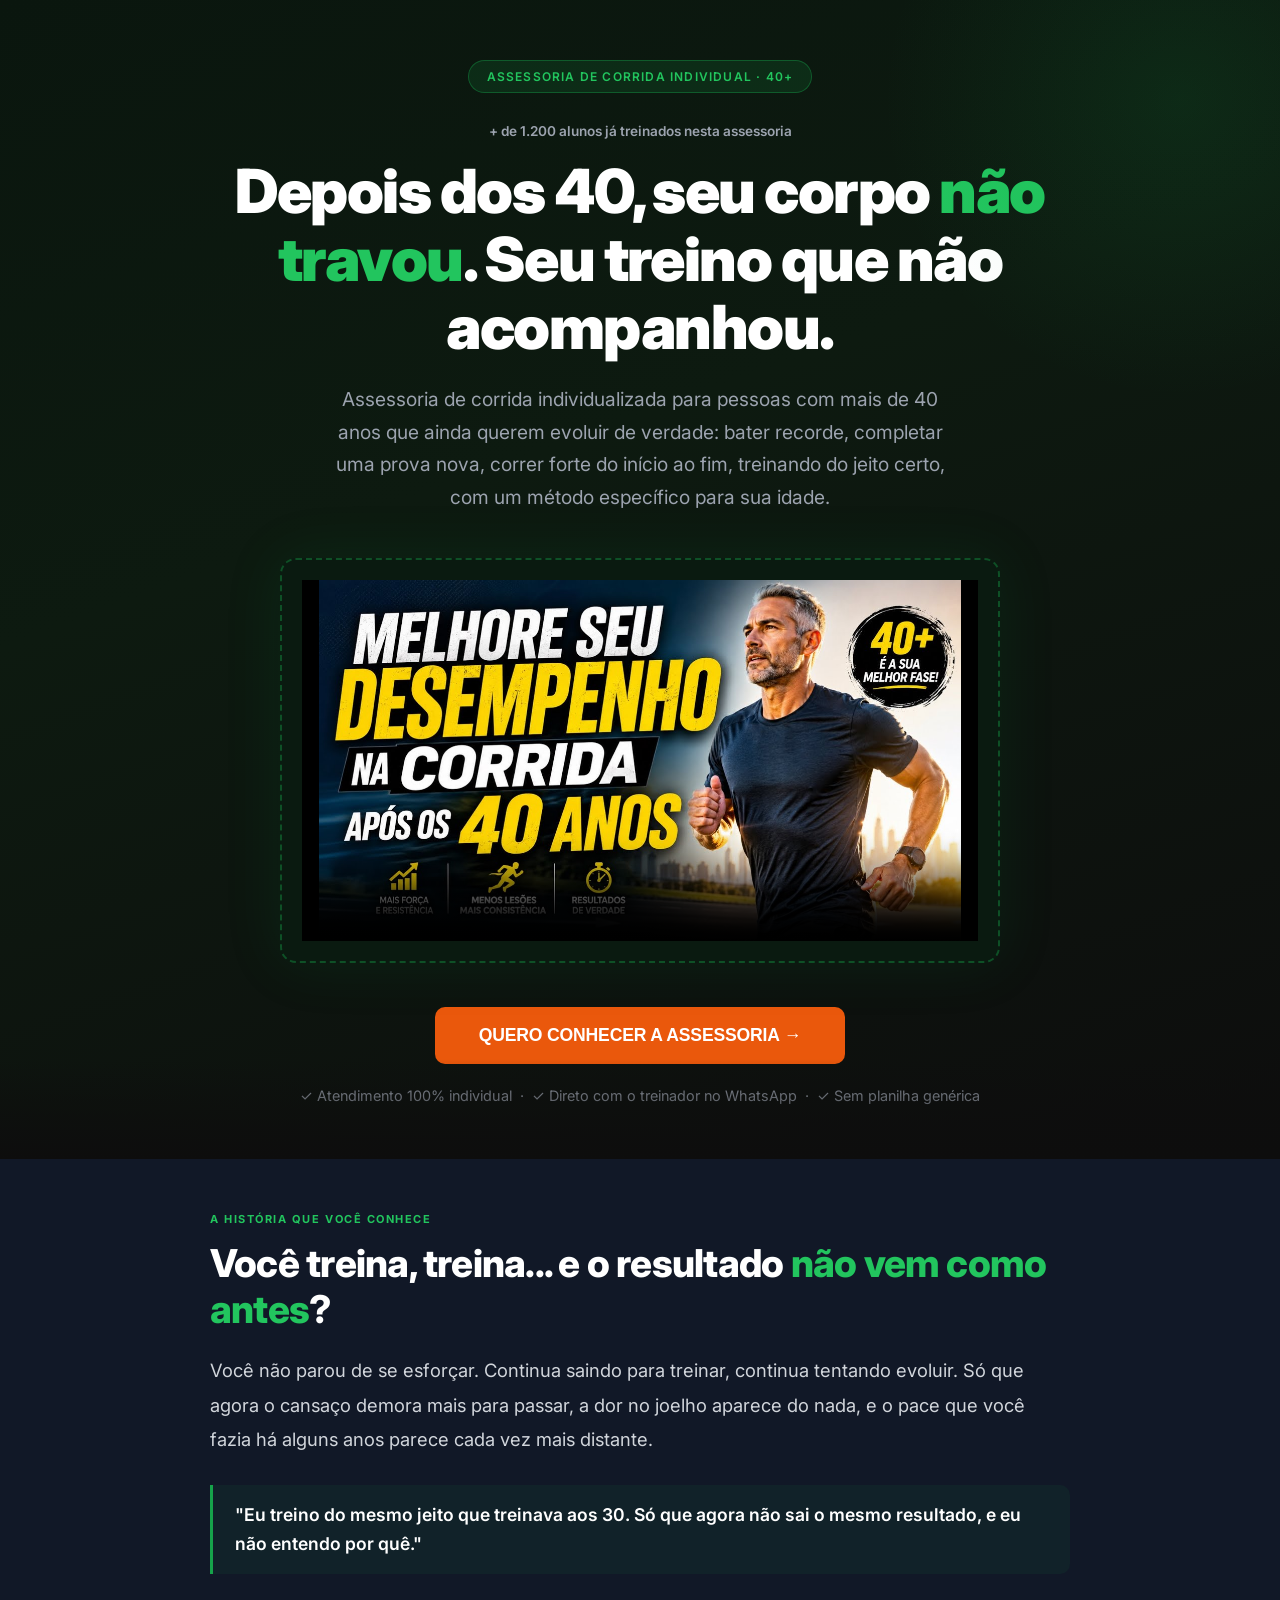
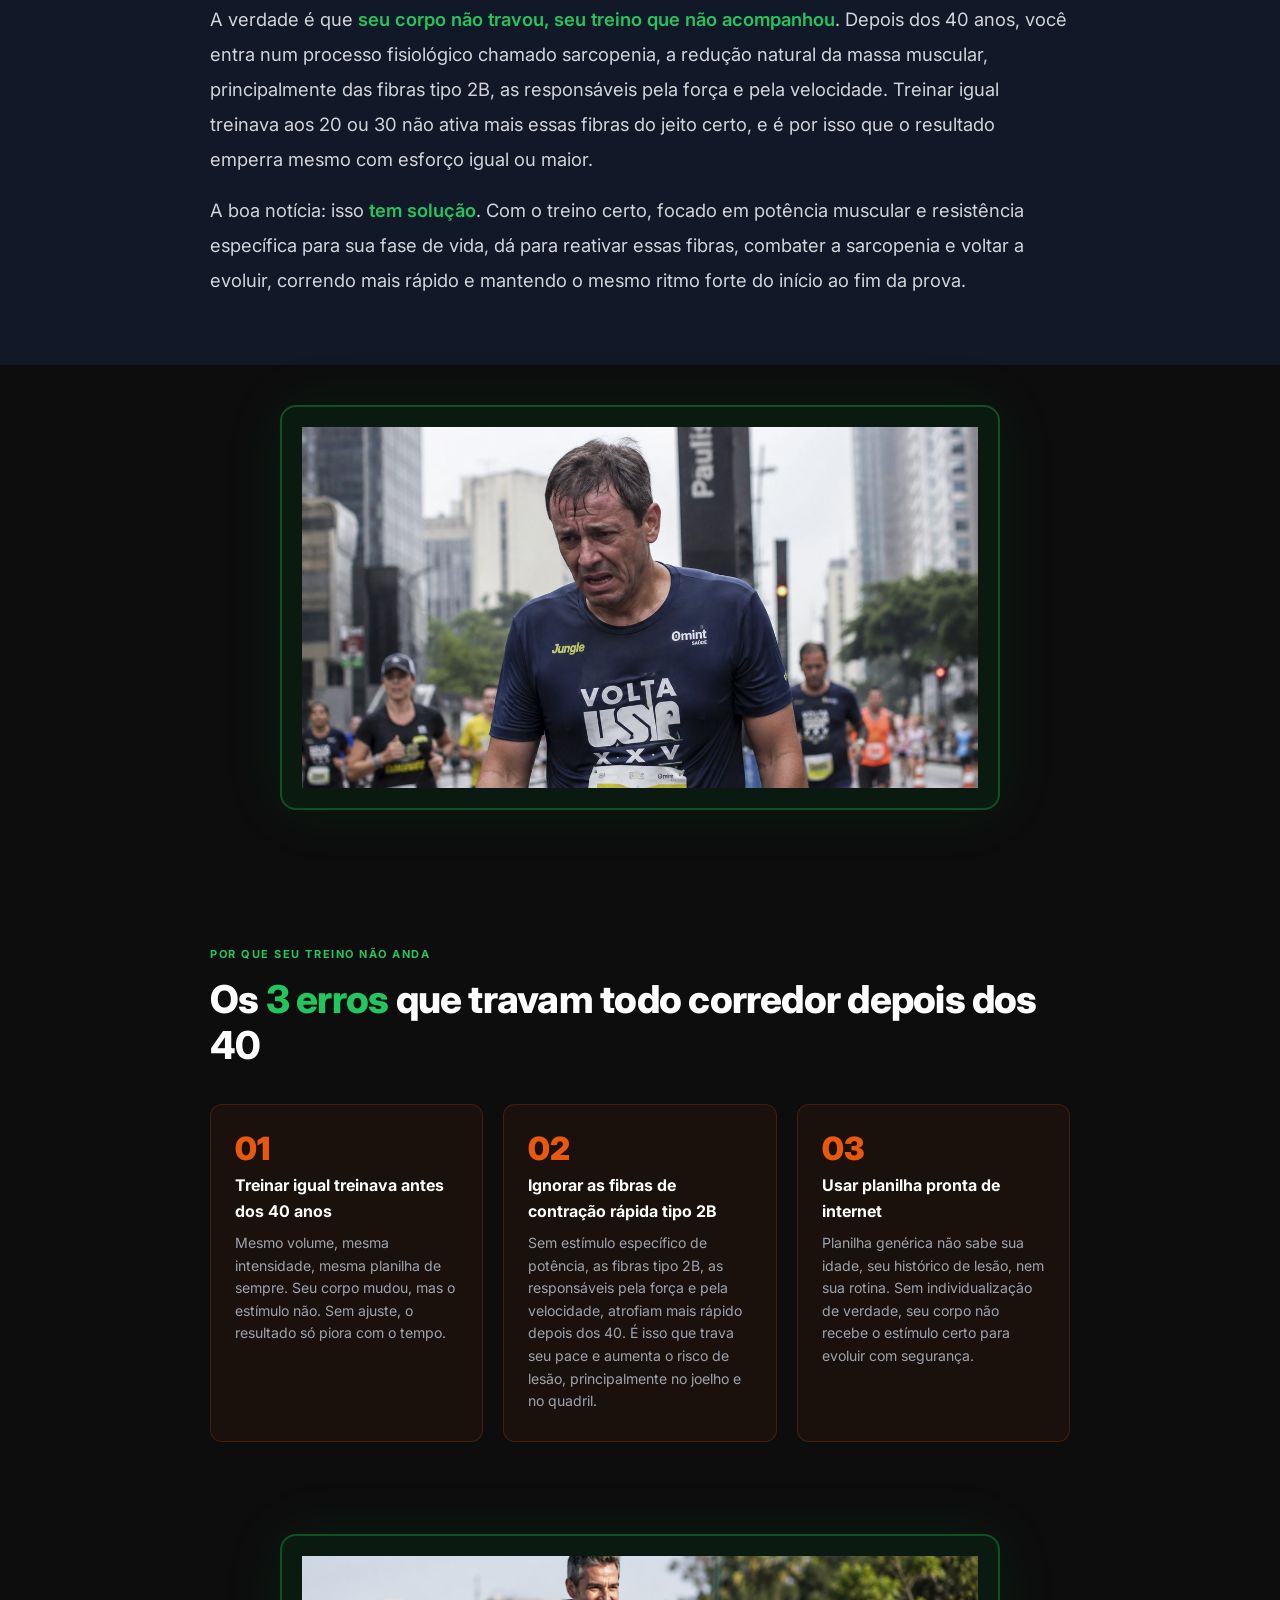
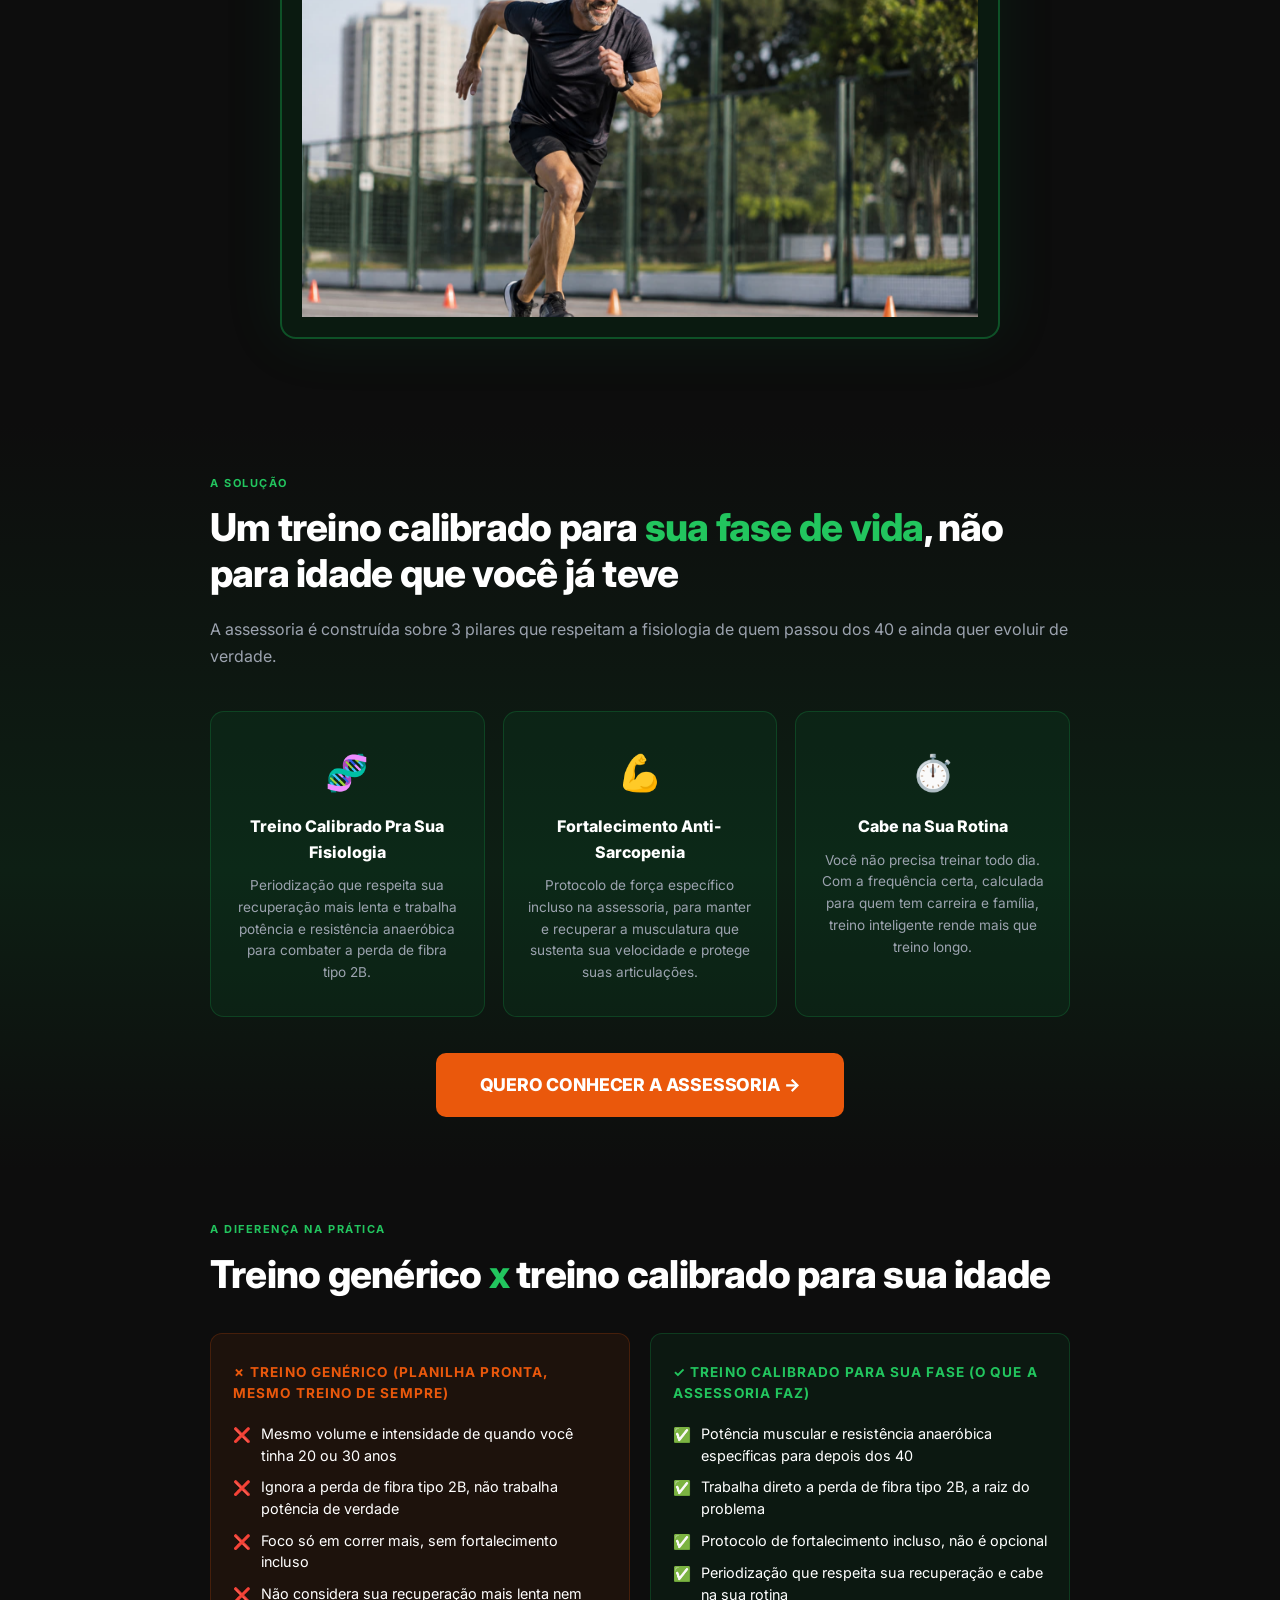
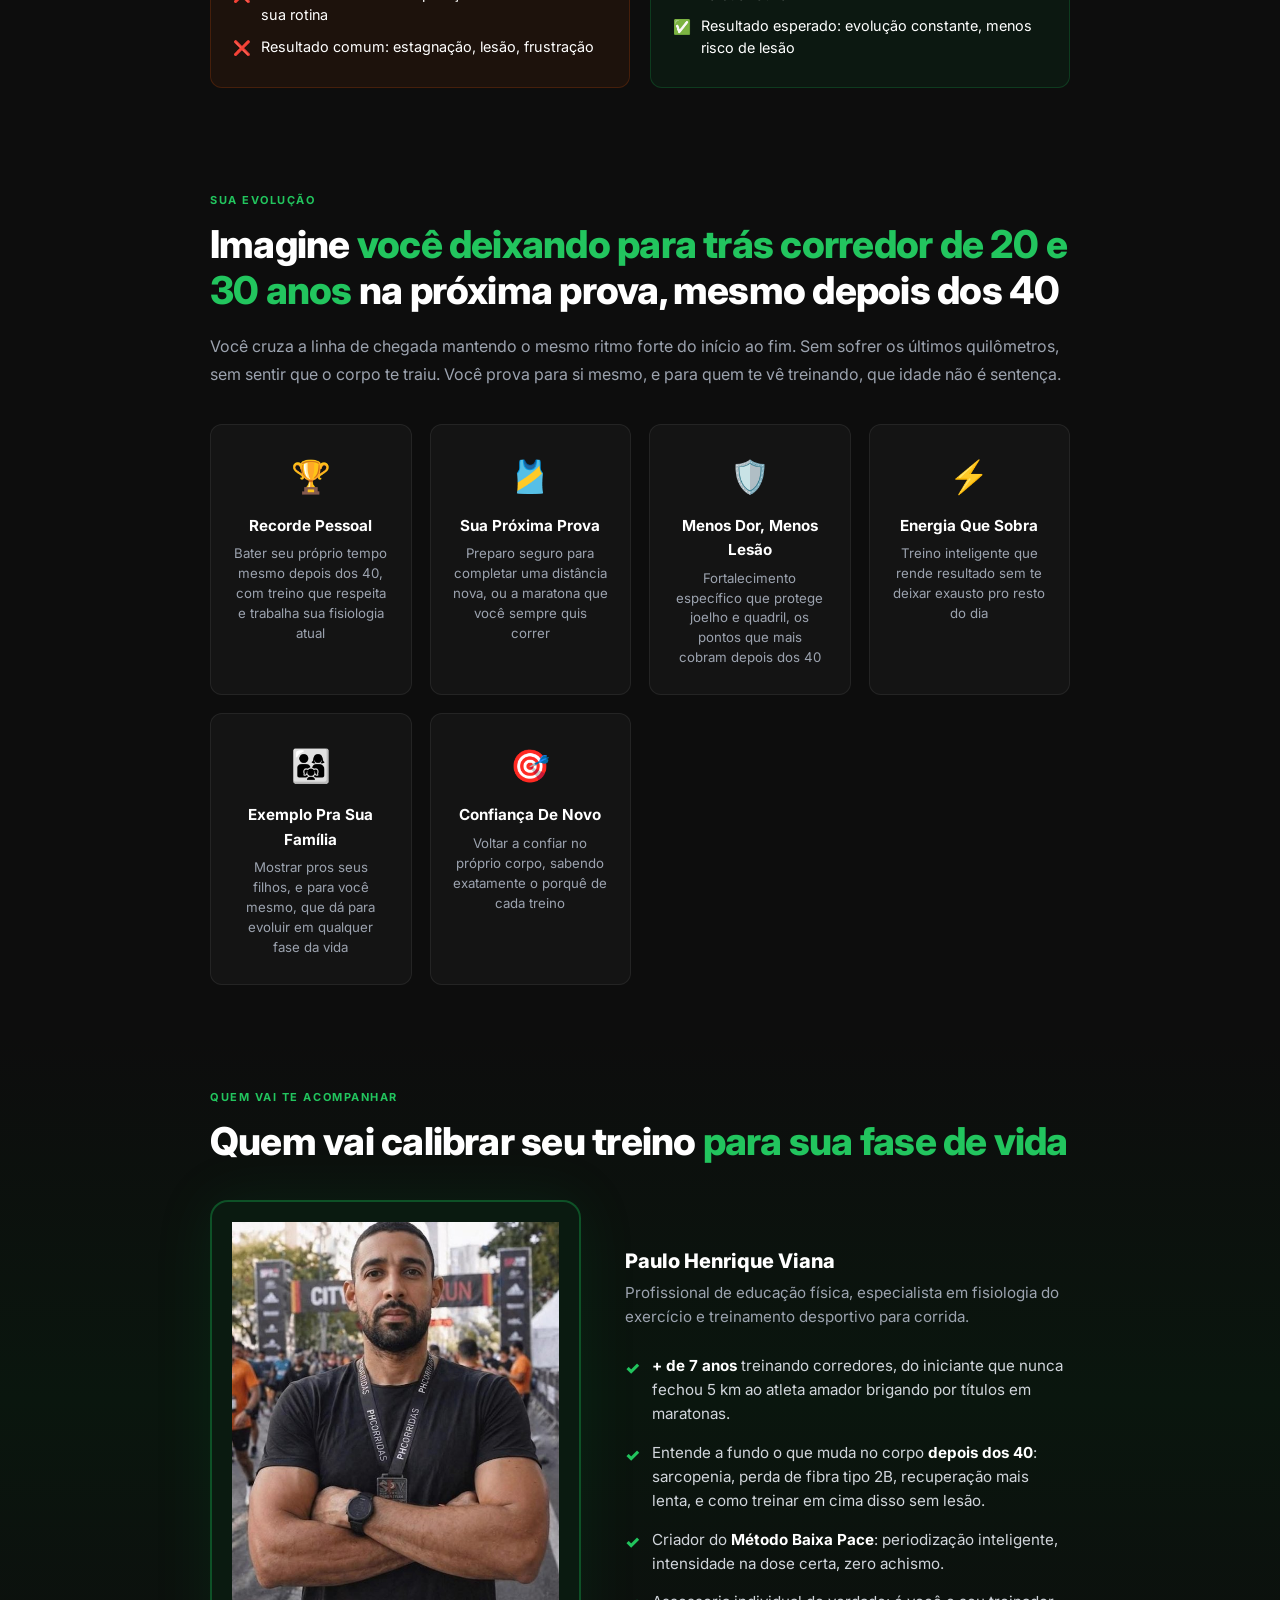
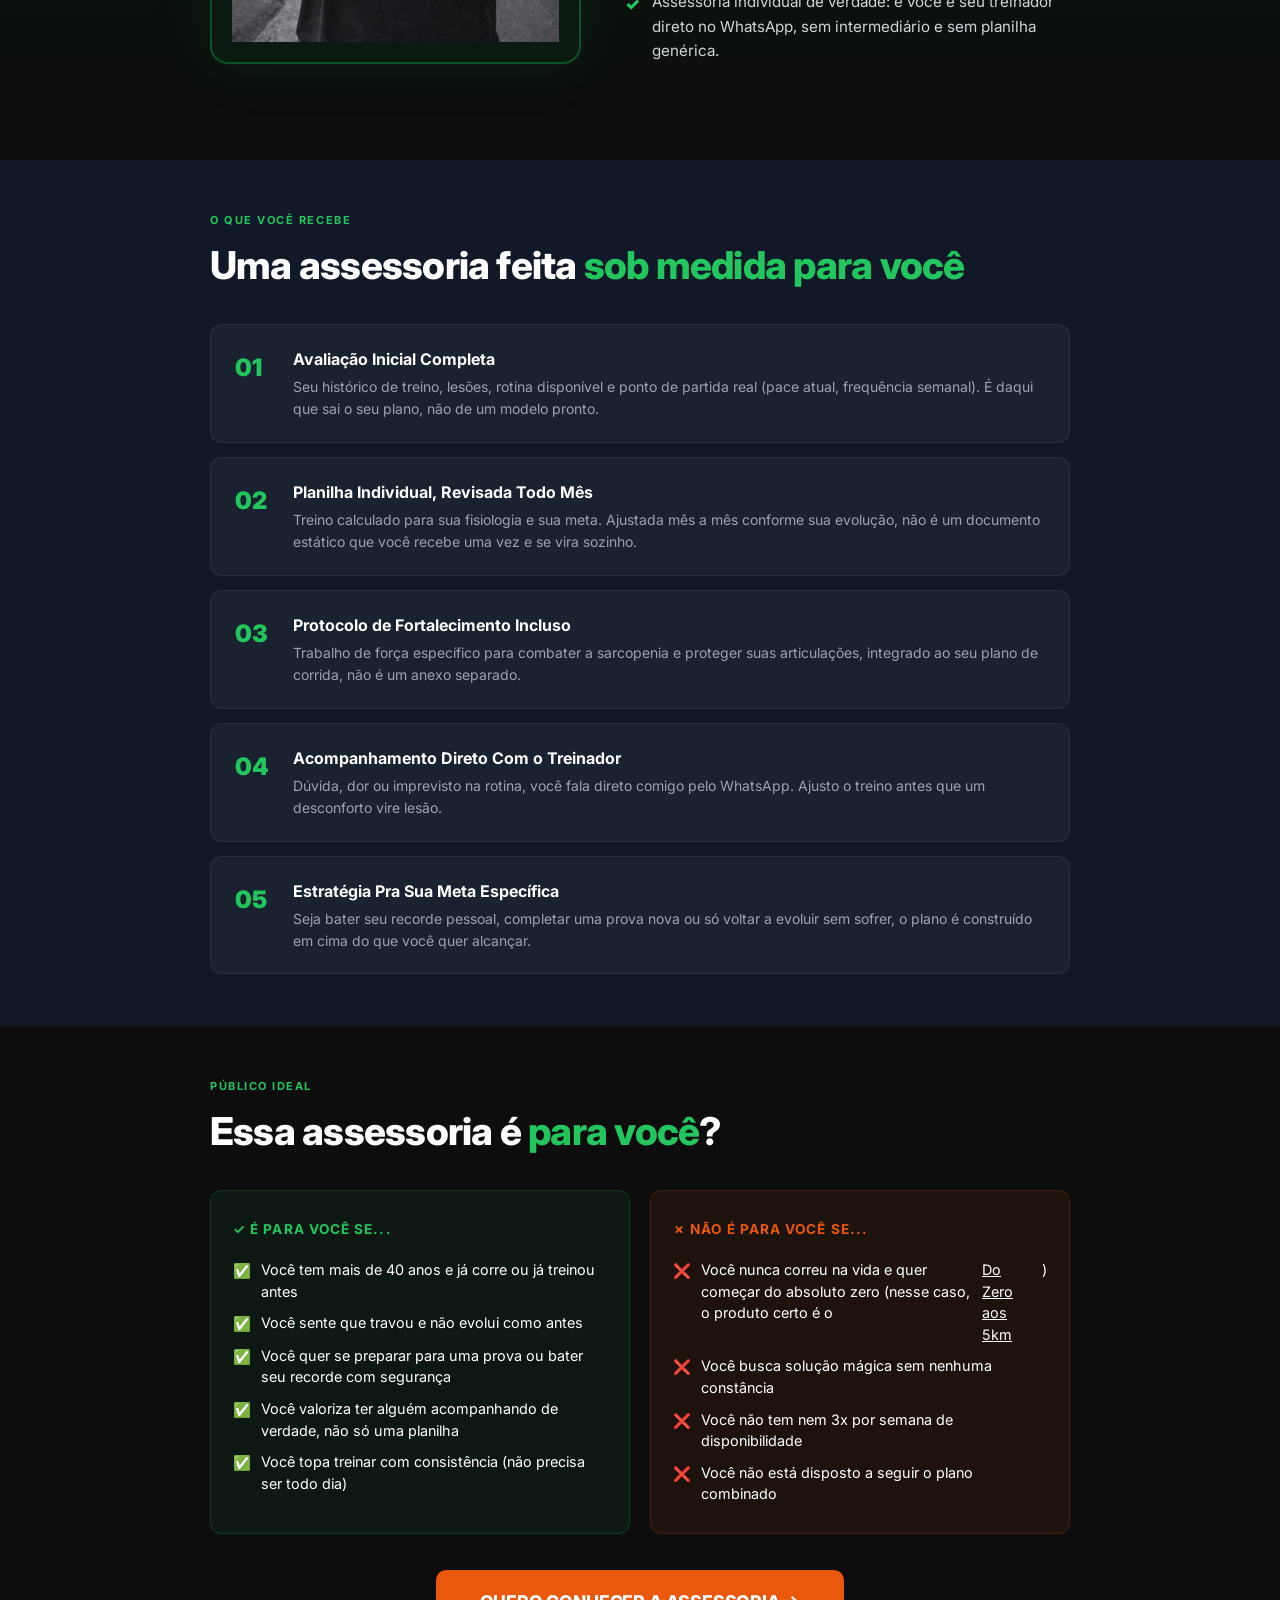
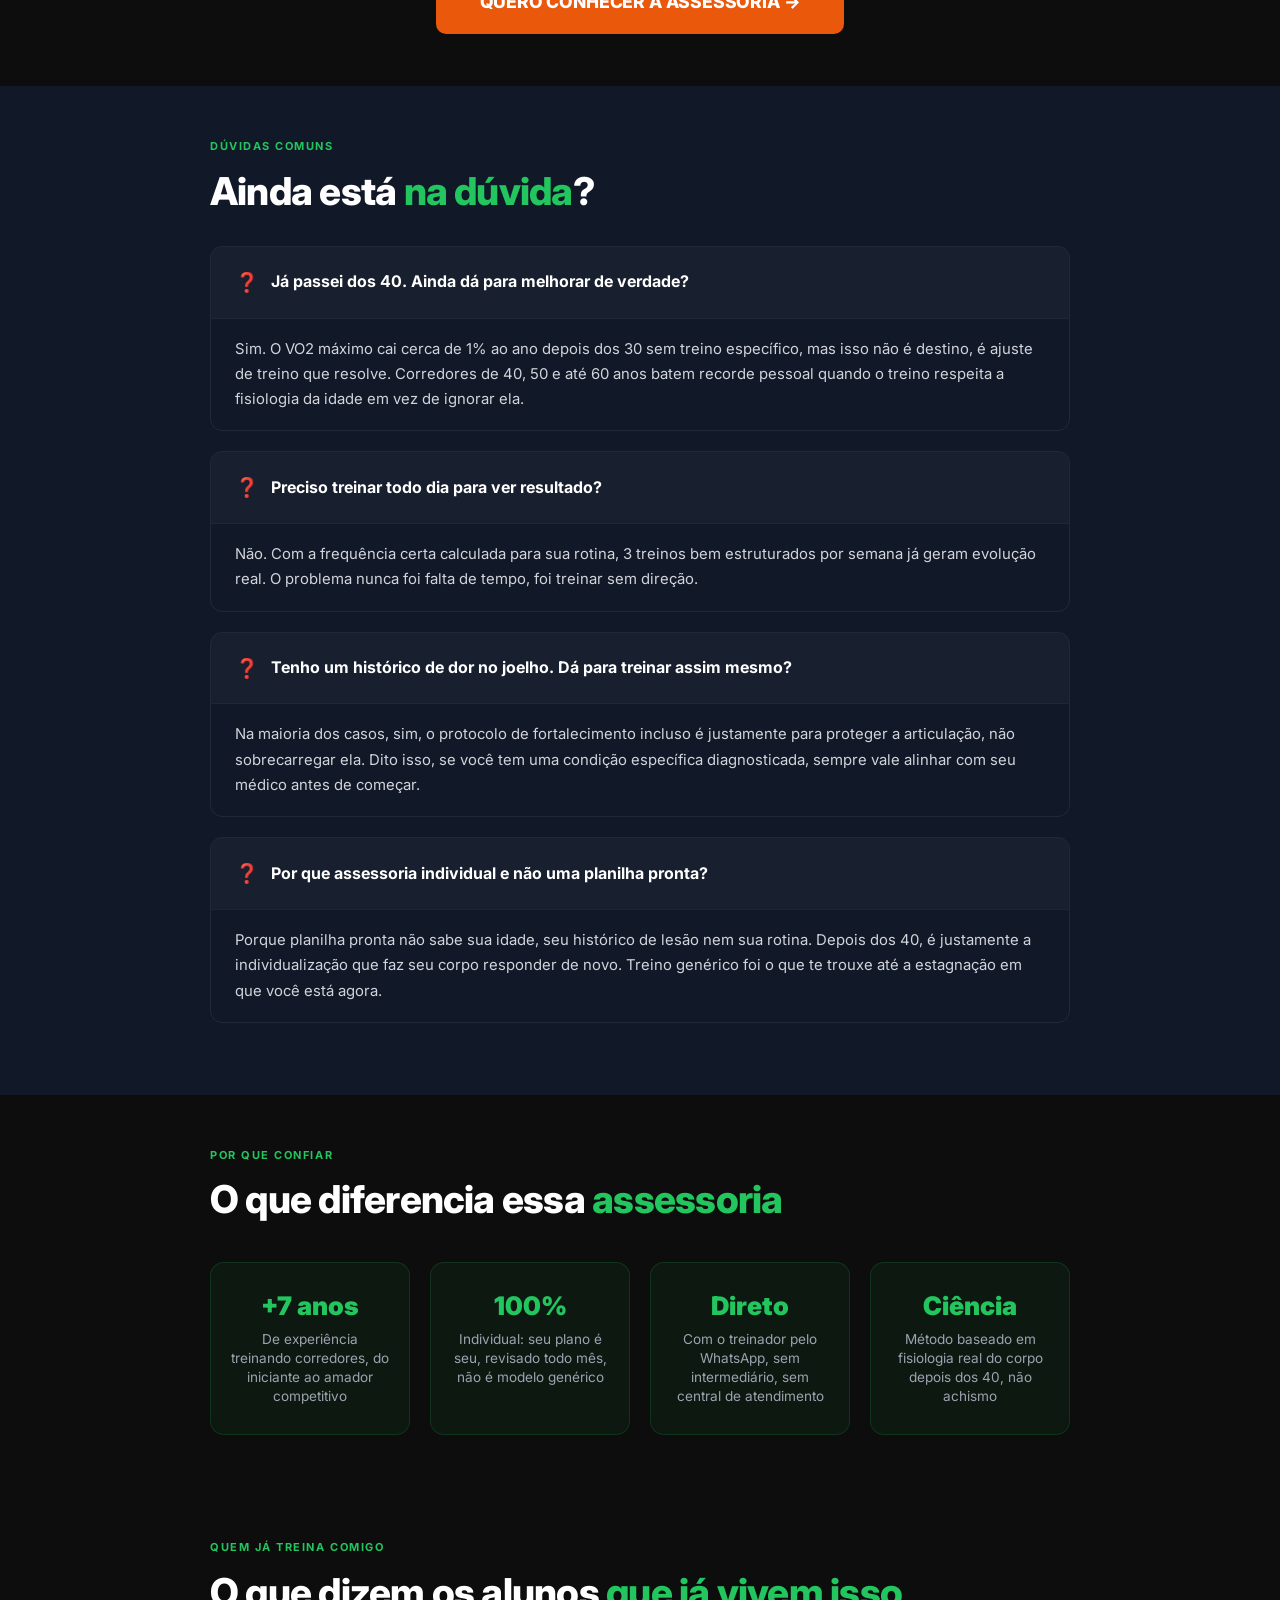
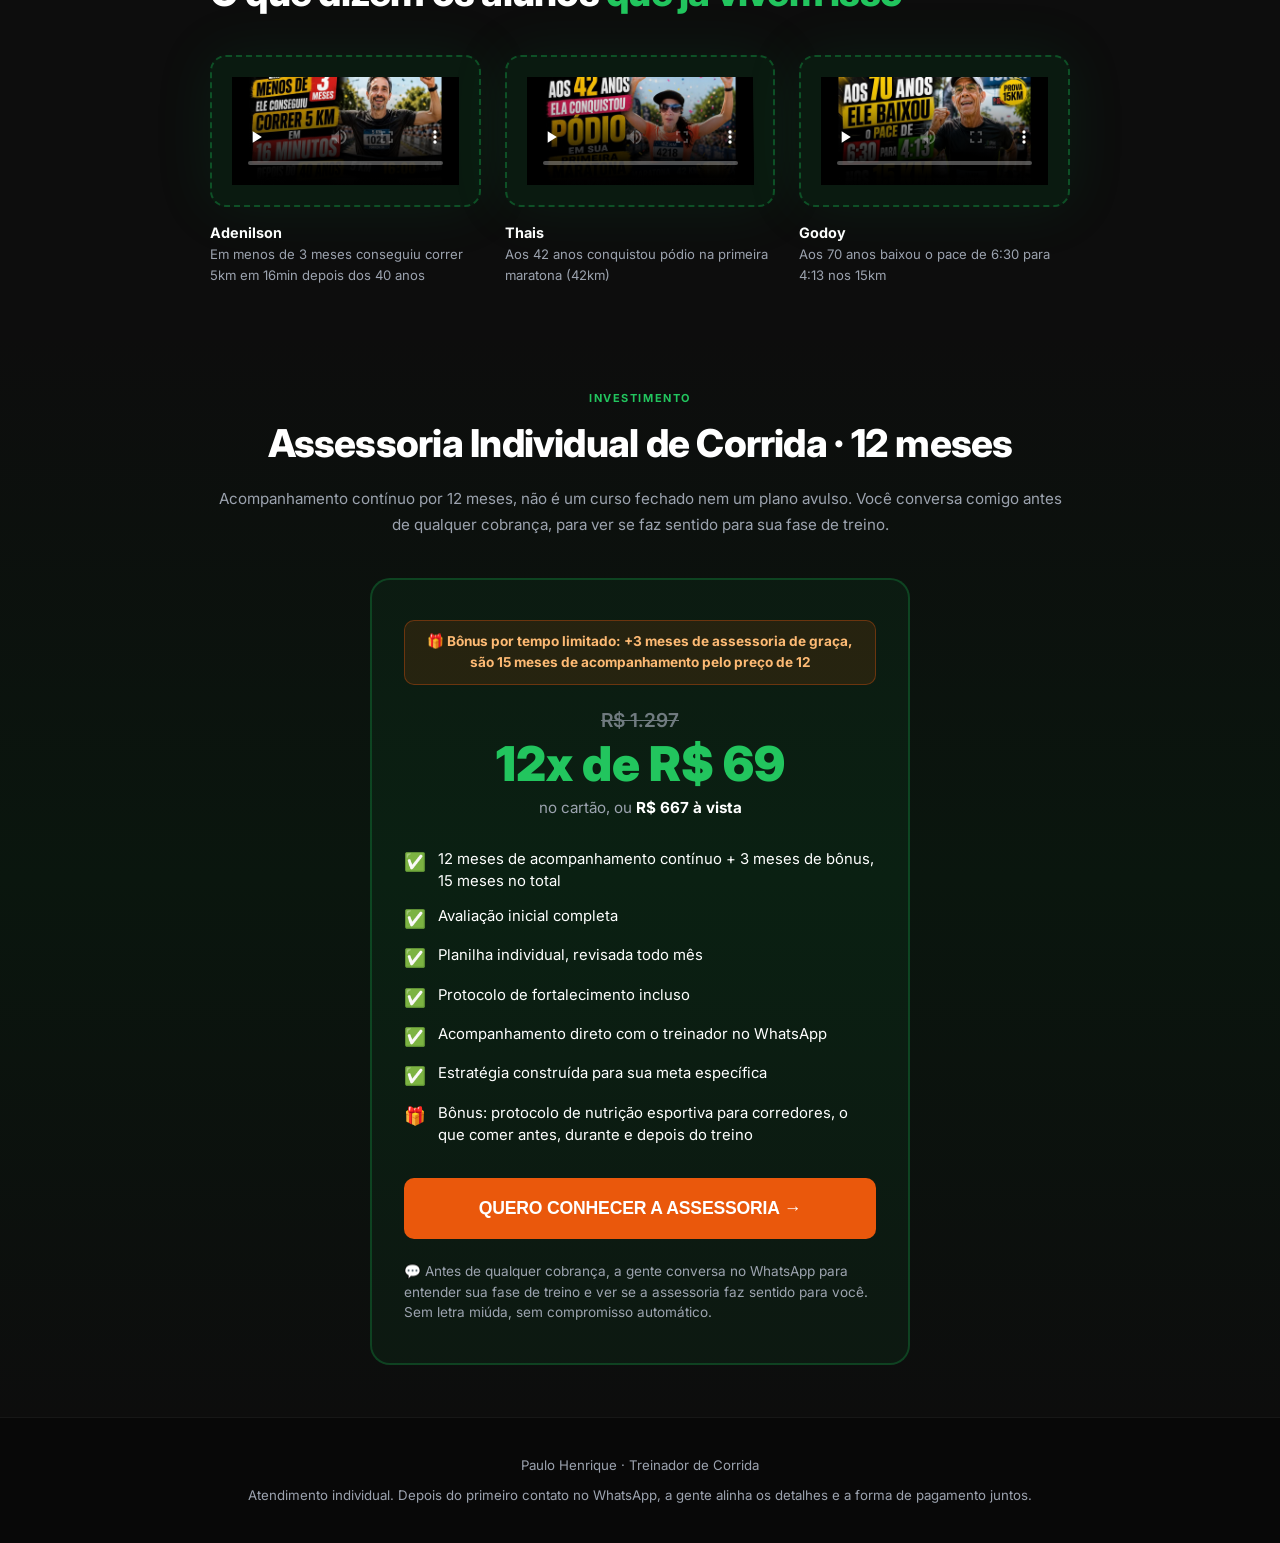
==== assessoria/index.html @ 6d23a4cc "Assessoria 40+: capa (poster) real no video do hero, imagem mandada pelo Paulo" ====
<!DOCTYPE html>
<html lang="pt-BR">
<head>
  <meta charset="UTF-8" />
  <meta name="viewport" content="width=device-width, initial-scale=1.0" />
  <title>Assessoria de Corrida Individual Para 40+ | Paulo Henrique</title>
  <meta name="description" content="Assessoria de corrida 100% individualizada para quem passou dos 40 e sente que travou. Treino calibrado para sua fisiologia, não para idade que você tinha aos 20." />
  <meta name="robots" content="noindex, nofollow" />
  <!-- noindex mantido de proposito: pagina fica fora do Google ate o Paulo decidir liberar indexacao organica. Nao afeta trafego pago/direto por link. -->

  <!-- Meta Pixel (browser). Mesmo pixel do site principal (mesma conta de anúncio). -->
  <script>
    !function(f,b,e,v,n,t,s)
    {if(f.fbq)return;n=f.fbq=function(){n.callMethod?
    n.callMethod.apply(n,arguments):n.queue.push(arguments)};
    if(!f._fbq)f._fbq=n;n.push=n;n.loaded=!0;n.version='2.0';
    n.queue=[];t=b.createElement(e);t.async=!0;
    t.src=v;s=b.getElementsByTagName(e)[0];
    s.parentNode.insertBefore(t,s)}(window, document,'script',
    'https://connect.facebook.net/en_US/fbevents.js');
    fbq('init', '1803401826472530');
    fbq('track', 'PageView');
  </script>
  <noscript><img height="1" width="1" style="display:none"
    src="https://www.facebook.com/tr?id=1803401826472530&ev=PageView&noscript=1" /></noscript>
  <!-- End Meta Pixel -->
  <link rel="preconnect" href="https://fonts.googleapis.com" />
  <link rel="preconnect" href="https://fonts.gstatic.com" crossorigin />
  <link href="https://fonts.googleapis.com/css2?family=Inter:wght@400;500;600;700;800;900&display=swap" rel="stylesheet" />
  <style>
    *, *::before, *::after { box-sizing: border-box; margin: 0; padding: 0; }

    :root {
      --verde: #16a34a;
      --verde-claro: #22c55e;
      --verde-escuro: #14532d;
      --laranja: #ea580c;
      --preto: #0a0a0a;
      --cinza-escuro: #111827;
      --cinza: #374151;
      --cinza-claro: #9ca3af;
      --branco: #ffffff;
      --bg: #0d0d0d;
    }

    body {
      font-family: 'Inter', sans-serif;
      background: var(--bg);
      color: var(--branco);
      line-height: 1.6;
      overflow-x: hidden;
    }

    /* ===== HERO ===== */
    .hero {
      min-height: 100svh;
      display: flex;
      flex-direction: column;
      align-items: center;
      justify-content: center;
      padding: 60px 20px 52px;
      text-align: center;
      position: relative;
      background: linear-gradient(160deg, #0a160e 0%, #0d1a10 40%, #0d0d0d 100%);
      overflow: hidden;
    }

    .hero::before {
      content: '';
      position: absolute;
      top: -200px; right: -200px;
      width: 600px; height: 600px;
      background: radial-gradient(circle, rgba(22,163,74,0.12) 0%, transparent 70%);
      pointer-events: none;
    }

    .hero::after {
      content: '';
      position: absolute;
      bottom: 0; left: 0; right: 0;
      height: 100px;
      background: linear-gradient(to bottom, transparent, var(--bg));
      pointer-events: none;
    }

    .badge {
      display: inline-block;
      background: rgba(22,163,74,0.15);
      border: 1px solid rgba(22,163,74,0.4);
      color: var(--verde-claro);
      font-size: 12px;
      font-weight: 600;
      letter-spacing: 0.1em;
      text-transform: uppercase;
      padding: 6px 18px;
      border-radius: 100px;
      margin-bottom: 28px;
    }

    .hero h1 {
      font-size: clamp(2rem, 5vw, 3.8rem);
      font-weight: 900;
      line-height: 1.12;
      max-width: 860px;
      margin-bottom: 22px;
      letter-spacing: -0.025em;
    }

    .hero h1 span { color: var(--verde-claro); }

    .hero p.sub {
      font-size: clamp(1rem, 2vw, 1.2rem);
      color: var(--cinza-claro);
      max-width: 640px;
      margin-bottom: 44px;
      line-height: 1.7;
    }

    /* ===== VIDEO / IMG PLACEHOLDER ===== */
    .video-wrapper, .img-placeholder {
      width: 100%;
      max-width: 720px;
      margin: 0 auto 44px;
      border-radius: 16px;
      overflow: hidden;
      border: 2px dashed rgba(22,163,74,0.4);
      box-shadow: 0 0 60px rgba(22,163,74,0.1);
      aspect-ratio: 16/9;
      background: #0a1a10;
      display: flex;
      flex-direction: column;
      align-items: center;
      justify-content: center;
      cursor: default;
      position: relative;
      padding: 20px;
      text-align: center;
    }

    .img-placeholder.retrato {
      max-width: 420px;
      aspect-ratio: 4/5;
      border-radius: 18px;
    }

    .img-placeholder .ph-icon {
      font-size: 2.4rem;
      margin-bottom: 10px;
      opacity: 0.6;
    }

    .img-placeholder .ph-label {
      font-size: 0.85rem;
      color: var(--cinza-claro);
      max-width: 320px;
      line-height: 1.5;
    }

    .video-wrapper .play-icon {
      width: 72px;
      height: 72px;
      background: var(--verde);
      border-radius: 50%;
      display: flex;
      align-items: center;
      justify-content: center;
      transition: transform 0.2s, background 0.2s;
      margin-bottom: 14px;
      opacity: 0.5;
    }

    .video-wrapper .play-icon svg {
      width: 28px;
      height: 28px;
      fill: white;
      margin-left: 4px;
    }

    .video-label {
      font-size: 13px;
      color: rgba(255,255,255,0.5);
      max-width: 320px;
      line-height: 1.5;
    }

    .cta-btn {
      display: inline-block;
      background: var(--verde);
      color: var(--branco);
      font-size: 1.1rem;
      font-weight: 800;
      padding: 18px 44px;
      border-radius: 10px;
      text-decoration: none;
      transition: background 0.2s, transform 0.15s;
      border: none;
      cursor: pointer;
      letter-spacing: -0.01em;
    }

    .cta-btn:hover { background: var(--verde-claro); transform: translateY(-2px); }

    .cta-btn.laranja { background: var(--laranja); }
    .cta-btn.laranja:hover { background: #f97316; }

    .hero-meta {
      margin-top: 20px;
      color: var(--cinza-claro);
      font-size: 0.9rem;
    }

    .hero-credencial {
      color: var(--cinza-claro);
      font-size: 0.85rem;
      font-weight: 600;
      margin-bottom: 14px;
    }

    /* ===== SECTION BASE ===== */
    section {
      padding: 52px 24px;
    }

    .container {
      max-width: 860px;
      margin: 0 auto;
    }

    .section-label {
      font-size: 11px;
      font-weight: 700;
      letter-spacing: 0.14em;
      text-transform: uppercase;
      color: var(--verde-claro);
      margin-bottom: 12px;
    }

    h2 {
      font-size: clamp(1.6rem, 3.5vw, 2.4rem);
      font-weight: 800;
      line-height: 1.2;
      letter-spacing: -0.02em;
      margin-bottom: 20px;
    }

    h2 span { color: var(--verde-claro); }

    /* ===== STORY ===== */
    .story {
      background: var(--cinza-escuro);
    }

    .story-text {
      font-size: clamp(1rem, 1.8vw, 1.15rem);
      color: #d1d5db;
      line-height: 1.9;
      margin-bottom: 16px;
    }

    .story-text em {
      color: var(--verde-claro);
      font-style: normal;
      font-weight: 600;
    }

    .story-quote {
      border-left: 3px solid var(--verde);
      padding: 16px 22px;
      margin: 28px 0;
      background: rgba(22,163,74,0.07);
      border-radius: 0 10px 10px 0;
      font-size: 1.1rem;
      font-weight: 600;
      color: var(--branco);
      line-height: 1.6;
    }

    /* ===== IMAGEM SECAO (placeholder full-bleed) ===== */
    .img-section-ph {
      padding: 40px 24px;
      background: var(--bg);
      text-align: center;
    }

    /* ===== ERROS ===== */
    .erros-grid {
      display: grid;
      grid-template-columns: repeat(auto-fit, minmax(240px, 1fr));
      gap: 20px;
      margin-top: 36px;
    }

    .erro-card {
      background: rgba(234,88,12,0.06);
      border: 1px solid rgba(234,88,12,0.2);
      border-radius: 12px;
      padding: 28px 24px;
    }

    .erro-card .num {
      font-size: 2rem;
      font-weight: 900;
      color: var(--laranja);
      margin-bottom: 8px;
      line-height: 1;
    }

    .erro-card h3 {
      font-size: 1rem;
      font-weight: 700;
      margin-bottom: 8px;
    }

    .erro-card p {
      font-size: 0.88rem;
      color: var(--cinza-claro);
      line-height: 1.6;
    }

    /* ===== SOLUCAO / PILARES ===== */
    .solucao {
      background: linear-gradient(180deg, #0d0d0d 0%, #0d1f14 60%, #0d0d0d 100%);
    }

    .pilares-grid {
      display: grid;
      grid-template-columns: repeat(auto-fit, minmax(220px, 1fr));
      gap: 18px;
      margin-top: 40px;
    }

    .pilar {
      background: rgba(22,163,74,0.08);
      border: 1px solid rgba(22,163,74,0.25);
      border-radius: 14px;
      padding: 32px 24px;
      text-align: center;
    }

    .pilar .pilar-icon {
      font-size: 2.2rem;
      margin-bottom: 14px;
    }

    .pilar h3 {
      font-size: 1rem;
      font-weight: 800;
      color: var(--branco);
      margin-bottom: 10px;
    }

    .pilar p {
      font-size: 0.85rem;
      color: var(--cinza-claro);
      line-height: 1.6;
    }

    /* ===== O QUE VOCE RECEBE ===== */
    .modulos { background: var(--cinza-escuro); }

    .modulos-list {
      list-style: none;
      margin-top: 36px;
      display: flex;
      flex-direction: column;
      gap: 14px;
      counter-reset: mod;
    }

    .modulos-list li {
      counter-increment: mod;
      display: flex;
      align-items: flex-start;
      gap: 18px;
      background: rgba(255,255,255,0.04);
      border: 1px solid rgba(255,255,255,0.07);
      border-radius: 12px;
      padding: 22px 24px;
    }

    .modulos-list li::before {
      content: counter(mod, decimal-leading-zero);
      font-size: 1.5rem;
      font-weight: 900;
      color: var(--verde-claro);
      flex-shrink: 0;
      min-width: 40px;
      margin-top: 2px;
    }

    .modulos-list li .mod-info h4 {
      font-size: 1rem;
      font-weight: 700;
      margin-bottom: 4px;
    }

    .modulos-list li .mod-info p {
      font-size: 0.875rem;
      color: var(--cinza-claro);
      line-height: 1.55;
    }

    /* ===== RESULTADOS / VISUALIZACAO ===== */
    .resultados {
      background: var(--bg);
    }

    .beneficios-grid {
      display: grid;
      grid-template-columns: repeat(auto-fit, minmax(200px, 1fr));
      gap: 18px;
      margin-top: 36px;
    }

    .beneficio {
      background: rgba(255,255,255,0.03);
      border: 1px solid rgba(255,255,255,0.07);
      border-radius: 12px;
      padding: 26px 22px;
      text-align: center;
    }

    .beneficio .b-icon { font-size: 2rem; margin-bottom: 12px; }
    .beneficio h4 { font-size: 0.95rem; font-weight: 700; margin-bottom: 6px; }
    .beneficio p { font-size: 0.83rem; color: var(--cinza-claro); line-height: 1.5; }

    /* ===== PARA QUEM ===== */
    .para-quem-grid {
      display: grid;
      grid-template-columns: 1fr 1fr;
      gap: 20px;
      margin-top: 36px;
    }

    @media (max-width: 600px) {
      .para-quem-grid { grid-template-columns: 1fr; }
    }

    .pq-card {
      border-radius: 12px;
      padding: 28px 22px;
    }

    .pq-card.sim {
      background: rgba(22,163,74,0.08);
      border: 1px solid rgba(22,163,74,0.25);
    }

    .pq-card.nao {
      background: rgba(234,88,12,0.07);
      border: 1px solid rgba(234,88,12,0.2);
    }

    .pq-card h3 {
      font-size: 0.85rem;
      font-weight: 700;
      letter-spacing: 0.08em;
      text-transform: uppercase;
      margin-bottom: 18px;
    }

    .pq-card.sim h3 { color: var(--verde-claro); }
    .pq-card.nao h3 { color: var(--laranja); }

    .pq-list { list-style: none; display: flex; flex-direction: column; gap: 10px; }

    .pq-list li {
      font-size: 0.9rem;
      display: flex;
      gap: 10px;
      align-items: flex-start;
      line-height: 1.5;
    }

    .pq-list li .check { flex-shrink: 0; margin-top: 1px; }

    /* ===== OBJECOES / FAQ ===== */
    .objecoes { background: var(--cinza-escuro); }

    .objecao-item {
      margin-bottom: 20px;
      border: 1px solid rgba(255,255,255,0.07);
      border-radius: 12px;
      overflow: hidden;
    }

    .objecao-q {
      padding: 20px 24px;
      font-weight: 700;
      font-size: 1rem;
      display: flex;
      align-items: center;
      gap: 12px;
      cursor: pointer;
      background: rgba(255,255,255,0.03);
    }

    .objecao-q .q-icon {
      color: var(--laranja);
      font-size: 1.2rem;
      flex-shrink: 0;
    }

    .objecao-r {
      padding: 18px 24px;
      font-size: 0.93rem;
      color: #d1d5db;
      line-height: 1.7;
      border-top: 1px solid rgba(255,255,255,0.06);
    }

    /* ===== OFERTA ===== */
    .oferta {
      background: linear-gradient(180deg, #0d0d0d 0%, #0a160e 50%, #0d0d0d 100%);
    }

    .oferta-box {
      background: rgba(22,163,74,0.07);
      border: 2px solid rgba(22,163,74,0.3);
      border-radius: 20px;
      padding: 40px 32px;
      text-align: center;
      max-width: 540px;
      margin: 40px auto 0;
    }

    .oferta-box .bonus-banner {
      background: rgba(234,88,12,0.12);
      border: 1px solid rgba(234,88,12,0.35);
      color: #fdba74;
      font-size: 0.85rem;
      font-weight: 700;
      border-radius: 10px;
      padding: 10px 16px;
      margin-bottom: 20px;
    }

    .oferta-box .preco-riscado {
      font-size: 1.2rem;
      font-weight: 600;
      color: var(--cinza-claro);
      text-decoration: line-through;
      opacity: 0.7;
      margin-bottom: 4px;
    }

    .oferta-box .preco {
      font-size: 3rem;
      font-weight: 900;
      color: var(--verde-claro);
      line-height: 1;
      margin-bottom: 8px;
    }

    .oferta-box .preco-pix {
      font-size: 0.95rem;
      color: var(--cinza-claro);
      margin-bottom: 28px;
    }

    .oferta-box .preco-pix strong {
      color: var(--branco);
    }

    .oferta-bonus {
      list-style: none;
      text-align: left;
      margin: 28px 0 32px;
      display: flex;
      flex-direction: column;
      gap: 12px;
    }

    .oferta-bonus li {
      display: flex;
      gap: 12px;
      align-items: flex-start;
      font-size: 0.93rem;
      line-height: 1.5;
    }

    .oferta-bonus li .b-check {
      color: var(--verde-claro);
      font-size: 1.1rem;
      flex-shrink: 0;
      margin-top: 1px;
    }

    .garantia {
      margin-top: 22px;
      font-size: 0.85rem;
      color: var(--cinza-claro);
      display: flex;
      align-items: center;
      justify-content: center;
      gap: 8px;
      text-align: left;
      line-height: 1.5;
    }

    /* ===== PROVA (qualitativa, sem numero inventado) ===== */
    .prova { background: var(--bg); }

    .stats-grid {
      display: grid;
      grid-template-columns: repeat(auto-fit, minmax(160px, 1fr));
      gap: 20px;
      margin-top: 40px;
    }

    .depoimentos-grid {
      display: grid;
      grid-template-columns: repeat(auto-fit, minmax(260px, 1fr));
      gap: 24px;
      margin-top: 40px;
    }

    .depoimento-card .video-wrapper {
      max-width: none;
      margin-bottom: 14px;
      aspect-ratio: 16/9;
    }

    .depoimento-nome {
      font-size: 0.9rem;
      font-weight: 700;
      color: var(--branco);
    }

    .depoimento-contexto {
      font-size: 0.82rem;
      color: var(--cinza-claro);
    }

    .stat {
      text-align: center;
      padding: 28px 20px;
      background: rgba(22,163,74,0.07);
      border: 1px solid rgba(22,163,74,0.2);
      border-radius: 14px;
    }

    .stat .num {
      font-size: 1.6rem;
      font-weight: 900;
      color: var(--verde-claro);
      line-height: 1.2;
      margin-bottom: 8px;
    }

    .stat p { font-size: 0.85rem; color: var(--cinza-claro); line-height: 1.4; }

    /* ===== FOOTER ===== */
    footer {
      padding: 36px 24px;
      text-align: center;
      border-top: 1px solid rgba(255,255,255,0.06);
      background: #080808;
    }

    footer p { font-size: 0.83rem; color: var(--cinza-claro); line-height: 1.7; }

    /* ===== STICKY CTA ===== */
    .sticky-cta {
      position: fixed;
      bottom: 0;
      left: 0; right: 0;
      background: rgba(10,10,10,0.95);
      backdrop-filter: blur(12px);
      border-top: 1px solid rgba(22,163,74,0.25);
      padding: 14px 20px;
      display: flex;
      align-items: center;
      justify-content: center;
      gap: 18px;
      z-index: 100;
      transform: translateY(100%);
      transition: transform 0.35s ease;
    }

    .sticky-cta.visible { transform: translateY(0); }

    .sticky-cta .price-inline {
      font-size: 0.9rem;
      color: var(--cinza-claro);
      display: none;
    }

    .sticky-cta .price-inline strong {
      color: var(--verde-claro);
      font-size: 1.1rem;
    }

    @media (min-width: 480px) {
      .sticky-cta .price-inline { display: block; }
    }

    /* ===== PAULO ===== */
    .paulo {
      background: linear-gradient(180deg, #0d0d0d 0%, #0a160e 50%, #0d0d0d 100%);
    }

    .paulo-grid {
      display: grid;
      grid-template-columns: 1fr 1.2fr;
      gap: 44px;
      align-items: center;
      margin-top: 36px;
    }

    @media (max-width: 760px) {
      .paulo-grid { grid-template-columns: 1fr; gap: 28px; }
    }

    .paulo-nome {
      font-size: 1.25rem;
      font-weight: 800;
      color: var(--branco);
      margin-bottom: 4px;
    }

    .paulo-sub {
      color: var(--cinza-claro);
      font-size: 0.95rem;
      line-height: 1.6;
      margin-bottom: 24px;
    }

    .paulo-bullets {
      list-style: none;
      display: flex;
      flex-direction: column;
      gap: 14px;
    }

    .paulo-bullets li {
      display: flex;
      gap: 12px;
      align-items: flex-start;
      font-size: 0.95rem;
      line-height: 1.6;
      color: #d1d5db;
    }

    .paulo-bullets li .p-check {
      color: var(--verde-claro);
      font-weight: 900;
      font-size: 1.05rem;
      flex-shrink: 0;
      margin-top: 1px;
    }

    .paulo-bullets li strong { color: var(--branco); }

    /* ===== MODAL ===== */
    .modal-overlay {
      position: fixed;
      inset: 0;
      background: rgba(5,5,5,0.82);
      backdrop-filter: blur(8px);
      display: none;
      align-items: center;
      justify-content: center;
      padding: 24px;
      z-index: 200;
    }

    .modal-overlay.open { display: flex; }

    .modal {
      background: #0f1f14;
      border: 1px solid rgba(22,163,74,0.35);
      border-radius: 18px;
      max-width: 440px;
      width: 100%;
      padding: 32px 28px 28px;
      position: relative;
      box-shadow: 0 30px 80px rgba(0,0,0,0.6);
    }

    .modal-close {
      position: absolute;
      top: 14px;
      right: 16px;
      background: transparent;
      border: none;
      color: var(--cinza-claro);
      font-size: 1.6rem;
      cursor: pointer;
      line-height: 1;
      padding: 4px 8px;
    }

    .modal-close:hover { color: var(--branco); }

    .modal h3 {
      font-size: 1.35rem;
      font-weight: 800;
      color: var(--branco);
      margin-bottom: 6px;
      line-height: 1.25;
    }

    .modal p.modal-sub {
      color: var(--cinza-claro);
      font-size: 0.9rem;
      margin-bottom: 22px;
      line-height: 1.55;
    }

    .form-field { display: flex; flex-direction: column; gap: 6px; margin-bottom: 14px; }

    .form-field label {
      font-size: 0.78rem;
      font-weight: 600;
      letter-spacing: 0.04em;
      text-transform: uppercase;
      color: #d1d5db;
    }

    .form-field input {
      background: #070e09;
      border: 1px solid rgba(255,255,255,0.12);
      border-radius: 10px;
      padding: 12px 14px;
      color: var(--branco);
      font-family: inherit;
      font-size: 0.95rem;
      outline: none;
      transition: border-color 0.15s;
    }

    .form-field input:focus {
      border-color: var(--verde-claro);
    }

    .form-field input::placeholder { color: #6b7280; }

    .form-submit {
      width: 100%;
      background: var(--laranja);
      color: var(--branco);
      font-weight: 800;
      font-size: 1rem;
      padding: 14px 22px;
      border-radius: 10px;
      border: none;
      cursor: pointer;
      margin-top: 6px;
      transition: background 0.2s, transform 0.15s;
    }

    .form-submit:hover { background: #f97316; transform: translateY(-1px); }
    .form-submit:disabled { opacity: 0.6; cursor: wait; transform: none; }

    .form-legal {
      font-size: 0.72rem;
      color: var(--cinza-claro);
      text-align: center;
      margin-top: 12px;
      line-height: 1.5;
    }

    .form-success {
      text-align: center;
      padding: 14px 0 4px;
    }

    .form-success .ok-icon {
      font-size: 2.2rem;
      margin-bottom: 8px;
    }

    .form-success h4 {
      font-size: 1.25rem;
      font-weight: 800;
      color: var(--verde-claro);
      margin-bottom: 6px;
    }

    .form-success p {
      color: #d1d5db;
      font-size: 0.92rem;
      line-height: 1.55;
    }
  </style>
</head>
<body>

  <!-- ===== HERO ===== -->
  <section class="hero">
    <div class="badge">Assessoria de Corrida Individual · 40+</div>

    <p class="hero-credencial">+ de 1.200 alunos já treinados nesta assessoria</p>

    <h1>Depois dos 40, seu corpo <span>não travou</span>. Seu treino que não acompanhou.</h1>

    <p class="sub">
      Assessoria de corrida individualizada para pessoas com mais de 40 anos que ainda querem evoluir de verdade: bater recorde, completar uma prova nova, correr forte do início ao fim, treinando do jeito certo, com um método específico para sua idade.
    </p>

    <!-- VIDEO DE VENDAS -->
    <div class="video-wrapper" id="videoPlaceholder">
      <video
        controls
        playsinline
        preload="metadata"
        poster="/assessoria/capa-video-vsl.jpg"
        title="Vídeo de vendas"
        style="width:100%; height:100%; border:0; background:#000;">
        <source src="https://assets.cdn.filesafe.space/sVzQ1MyiOqQn2e6Yuzu1/media/6a9f118e968770b81c4ffac2.mp4" type="video/mp4" />
      </video>
    </div>

    <button type="button" data-open-modal class="cta-btn laranja">QUERO CONHECER A ASSESSORIA →</button>

    <p class="hero-meta">✓ Atendimento 100% individual &nbsp;·&nbsp; ✓ Direto com o treinador no WhatsApp &nbsp;·&nbsp; ✓ Sem planilha genérica</p>
  </section>

  <!-- ===== STORY: IDENTIFICAÇÃO ===== -->
  <section class="story">
    <div class="container">
      <p class="section-label">A história que você conhece</p>
      <h2>Você treina, treina... e o resultado <span>não vem como antes</span>?</h2>

      <p class="story-text">
        Você não parou de se esforçar. Continua saindo para treinar, continua tentando evoluir. Só que agora o cansaço demora mais para passar, a dor no joelho aparece do nada, e o pace que você fazia há alguns anos parece cada vez mais distante.
      </p>

      <div class="story-quote">
        "Eu treino do mesmo jeito que treinava aos 30. Só que agora não sai o mesmo resultado, e eu não entendo por quê."
      </div>

      <p class="story-text">
        A verdade é que <em>seu corpo não travou, seu treino que não acompanhou</em>. Depois dos 40 anos, você entra num processo fisiológico chamado sarcopenia, a redução natural da massa muscular, principalmente das fibras tipo 2B, as responsáveis pela força e pela velocidade. Treinar igual treinava aos 20 ou 30 não ativa mais essas fibras do jeito certo, e é por isso que o resultado emperra mesmo com esforço igual ou maior.
      </p>

      <p class="story-text">
        A boa notícia: isso <em>tem solução</em>. Com o treino certo, focado em potência muscular e resistência específica para sua fase de vida, dá para reativar essas fibras, combater a sarcopenia e voltar a evoluir, correndo mais rápido e mantendo o mesmo ritmo forte do início ao fim da prova.
      </p>
    </div>
  </section>

  <!-- IMAGEM: CORREDOR 40+ FRUSTRADO/PENSATIVO ===== -->
  <div class="img-section-ph">
    <img src="/assessoria/img-40mais-esforco.jpg" alt="Corredor 40+ treinando, esforço e frustração" class="img-placeholder" style="object-fit: cover; border-style: solid;" />
  </div>

  <!-- ===== ERROS COMUNS ===== -->
  <section>
    <div class="container">
      <p class="section-label">Por que seu treino não anda</p>
      <h2>Os <span>3 erros</span> que travam todo corredor depois dos 40</h2>

      <div class="erros-grid">
        <div class="erro-card">
          <div class="num">01</div>
          <h3>Treinar igual treinava antes dos 40 anos</h3>
          <p>Mesmo volume, mesma intensidade, mesma planilha de sempre. Seu corpo mudou, mas o estímulo não. Sem ajuste, o resultado só piora com o tempo.</p>
        </div>
        <div class="erro-card">
          <div class="num">02</div>
          <h3>Ignorar as fibras de contração rápida tipo 2B</h3>
          <p>Sem estímulo específico de potência, as fibras tipo 2B, as responsáveis pela força e pela velocidade, atrofiam mais rápido depois dos 40. É isso que trava seu pace e aumenta o risco de lesão, principalmente no joelho e no quadril.</p>
        </div>
        <div class="erro-card">
          <div class="num">03</div>
          <h3>Usar planilha pronta de internet</h3>
          <p>Planilha genérica não sabe sua idade, seu histórico de lesão, nem sua rotina. Sem individualização de verdade, seu corpo não recebe o estímulo certo para evoluir com segurança.</p>
        </div>
      </div>
    </div>
  </section>

  <!-- IMAGEM: FORTALECIMENTO / TREINO DE FORÇA ===== -->
  <div class="img-section-ph">
    <img src="/assessoria/img-40mais-feliz.jpg" alt="Corredor 40+ correndo forte e sorrindo" class="img-placeholder" style="object-fit: cover; border-style: solid;" />
  </div>

  <!-- ===== SOLUCAO: PILARES ===== -->
  <section class="solucao">
    <div class="container">
      <p class="section-label">A solução</p>
      <h2>Um treino calibrado para <span>sua fase de vida</span>, não para idade que você já teve</h2>

      <p style="color: var(--cinza-claro); margin-bottom: 8px; font-size: 1rem; line-height: 1.7;">
        A assessoria é construída sobre 3 pilares que respeitam a fisiologia de quem passou dos 40 e ainda quer evoluir de verdade.
      </p>

      <div class="pilares-grid">
        <div class="pilar">
          <div class="pilar-icon">🧬</div>
          <h3>Treino Calibrado Pra Sua Fisiologia</h3>
          <p>Periodização que respeita sua recuperação mais lenta e trabalha potência e resistência anaeróbica para combater a perda de fibra tipo 2B.</p>
        </div>
        <div class="pilar">
          <div class="pilar-icon">💪</div>
          <h3>Fortalecimento Anti-Sarcopenia</h3>
          <p>Protocolo de força específico incluso na assessoria, para manter e recuperar a musculatura que sustenta sua velocidade e protege suas articulações.</p>
        </div>
        <div class="pilar">
          <div class="pilar-icon">⏱️</div>
          <h3>Cabe na Sua Rotina</h3>
          <p>Você não precisa treinar todo dia. Com a frequência certa, calculada para quem tem carreira e família, treino inteligente rende mais que treino longo.</p>
        </div>
      </div>

      <div style="text-align:center; margin-top: 36px;">
        <a href="#oferta" class="cta-btn laranja">QUERO CONHECER A ASSESSORIA →</a>
      </div>
    </div>
  </section>

  <!-- ===== COMPARATIVO: GENERICO VS CALIBRADO ===== -->
  <section>
    <div class="container">
      <p class="section-label">A diferença na prática</p>
      <h2>Treino genérico <span>x</span> treino calibrado para sua idade</h2>

      <div class="para-quem-grid">
        <div class="pq-card nao">
          <h3>✗ Treino genérico (planilha pronta, mesmo treino de sempre)</h3>
          <ul class="pq-list">
            <li><span class="check">❌</span> Mesmo volume e intensidade de quando você tinha 20 ou 30 anos</li>
            <li><span class="check">❌</span> Ignora a perda de fibra tipo 2B, não trabalha potência de verdade</li>
            <li><span class="check">❌</span> Foco só em correr mais, sem fortalecimento incluso</li>
            <li><span class="check">❌</span> Não considera sua recuperação mais lenta nem sua rotina</li>
            <li><span class="check">❌</span> Resultado comum: estagnação, lesão, frustração</li>
          </ul>
        </div>
        <div class="pq-card sim">
          <h3>✓ Treino calibrado para sua fase (o que a assessoria faz)</h3>
          <ul class="pq-list">
            <li><span class="check">✅</span> Potência muscular e resistência anaeróbica específicas para depois dos 40</li>
            <li><span class="check">✅</span> Trabalha direto a perda de fibra tipo 2B, a raiz do problema</li>
            <li><span class="check">✅</span> Protocolo de fortalecimento incluso, não é opcional</li>
            <li><span class="check">✅</span> Periodização que respeita sua recuperação e cabe na sua rotina</li>
            <li><span class="check">✅</span> Resultado esperado: evolução constante, menos risco de lesão</li>
          </ul>
        </div>
      </div>
    </div>
  </section>

  <!-- ===== VISUALIZACAO: FUTURO ===== -->
  <section class="resultados">
    <div class="container">
      <p class="section-label">Sua evolução</p>
      <h2>Imagine <span>você deixando para trás corredor de 20 e 30 anos</span> na próxima prova, mesmo depois dos 40</h2>

      <p style="color: var(--cinza-claro); font-size: 1rem; line-height: 1.7; margin-bottom: 36px;">
        Você cruza a linha de chegada mantendo o mesmo ritmo forte do início ao fim. Sem sofrer os últimos quilômetros, sem sentir que o corpo te traiu. Você prova para si mesmo, e para quem te vê treinando, que idade não é sentença.
      </p>

      <div class="beneficios-grid">
        <div class="beneficio">
          <div class="b-icon">🏆</div>
          <h4>Recorde Pessoal</h4>
          <p>Bater seu próprio tempo mesmo depois dos 40, com treino que respeita e trabalha sua fisiologia atual</p>
        </div>
        <div class="beneficio">
          <div class="b-icon">🎽</div>
          <h4>Sua Próxima Prova</h4>
          <p>Preparo seguro para completar uma distância nova, ou a maratona que você sempre quis correr</p>
        </div>
        <div class="beneficio">
          <div class="b-icon">🛡️</div>
          <h4>Menos Dor, Menos Lesão</h4>
          <p>Fortalecimento específico que protege joelho e quadril, os pontos que mais cobram depois dos 40</p>
        </div>
        <div class="beneficio">
          <div class="b-icon">⚡</div>
          <h4>Energia Que Sobra</h4>
          <p>Treino inteligente que rende resultado sem te deixar exausto pro resto do dia</p>
        </div>
        <div class="beneficio">
          <div class="b-icon">👨‍👩‍👧</div>
          <h4>Exemplo Pra Sua Família</h4>
          <p>Mostrar pros seus filhos, e para você mesmo, que dá para evoluir em qualquer fase da vida</p>
        </div>
        <div class="beneficio">
          <div class="b-icon">🎯</div>
          <h4>Confiança De Novo</h4>
          <p>Voltar a confiar no próprio corpo, sabendo exatamente o porquê de cada treino</p>
        </div>
      </div>
    </div>
  </section>

  <!-- ===== QUEM É O PAULO ===== -->
  <section class="paulo">
    <div class="container">
      <p class="section-label">Quem vai te acompanhar</p>
      <h2>Quem vai calibrar seu treino <span>para sua fase de vida</span></h2>

      <div class="paulo-grid">
        <img src="/assessoria/img-paulo-40mais.jpg" alt="Paulo Henrique Viana" class="img-placeholder retrato" style="object-fit: cover; border-style: solid;" />

        <div>
          <p class="paulo-nome">Paulo Henrique Viana</p>
          <p class="paulo-sub">
            Profissional de educação física, especialista em fisiologia do exercício e treinamento desportivo para corrida.
          </p>

          <ul class="paulo-bullets">
            <li>
              <span class="p-check">✓</span>
              <span><strong>+ de 7 anos</strong> treinando corredores, do iniciante que nunca fechou 5 km ao atleta amador brigando por títulos em maratonas.</span>
            </li>
            <li>
              <span class="p-check">✓</span>
              <span>Entende a fundo o que muda no corpo <strong>depois dos 40</strong>: sarcopenia, perda de fibra tipo 2B, recuperação mais lenta, e como treinar em cima disso sem lesão.</span>
            </li>
            <li>
              <span class="p-check">✓</span>
              <span>Criador do <strong>Método Baixa Pace</strong>: periodização inteligente, intensidade na dose certa, zero achismo.</span>
            </li>
            <li>
              <span class="p-check">✓</span>
              <span>Assessoria individual de verdade: é você e seu treinador direto no WhatsApp, sem intermediário e sem planilha genérica.</span>
            </li>
          </ul>
        </div>
      </div>
    </div>
  </section>

  <!-- ===== O QUE VOCE RECEBE ===== -->
  <section class="modulos">
    <div class="container">
      <p class="section-label">O que você recebe</p>
      <h2>Uma assessoria feita <span>sob medida para você</span></h2>

      <ul class="modulos-list">
        <li>
          <div class="mod-info">
            <h4>Avaliação Inicial Completa</h4>
            <p>Seu histórico de treino, lesões, rotina disponível e ponto de partida real (pace atual, frequência semanal). É daqui que sai o seu plano, não de um modelo pronto.</p>
          </div>
        </li>
        <li>
          <div class="mod-info">
            <h4>Planilha Individual, Revisada Todo Mês</h4>
            <p>Treino calculado para sua fisiologia e sua meta. Ajustada mês a mês conforme sua evolução, não é um documento estático que você recebe uma vez e se vira sozinho.</p>
          </div>
        </li>
        <li>
          <div class="mod-info">
            <h4>Protocolo de Fortalecimento Incluso</h4>
            <p>Trabalho de força específico para combater a sarcopenia e proteger suas articulações, integrado ao seu plano de corrida, não é um anexo separado.</p>
          </div>
        </li>
        <li>
          <div class="mod-info">
            <h4>Acompanhamento Direto Com o Treinador</h4>
            <p>Dúvida, dor ou imprevisto na rotina, você fala direto comigo pelo WhatsApp. Ajusto o treino antes que um desconforto vire lesão.</p>
          </div>
        </li>
        <li>
          <div class="mod-info">
            <h4>Estratégia Pra Sua Meta Específica</h4>
            <p>Seja bater seu recorde pessoal, completar uma prova nova ou só voltar a evoluir sem sofrer, o plano é construído em cima do que você quer alcançar.</p>
          </div>
        </li>
      </ul>
    </div>
  </section>

  <!-- ===== PARA QUEM É ===== -->
  <section>
    <div class="container">
      <p class="section-label">Público ideal</p>
      <h2>Essa assessoria é <span>para você</span>?</h2>

      <div class="para-quem-grid">
        <div class="pq-card sim">
          <h3>✓ É para você se...</h3>
          <ul class="pq-list">
            <li><span class="check">✅</span> Você tem mais de 40 anos e já corre ou já treinou antes</li>
            <li><span class="check">✅</span> Você sente que travou e não evolui como antes</li>
            <li><span class="check">✅</span> Você quer se preparar para uma prova ou bater seu recorde com segurança</li>
            <li><span class="check">✅</span> Você valoriza ter alguém acompanhando de verdade, não só uma planilha</li>
            <li><span class="check">✅</span> Você topa treinar com consistência (não precisa ser todo dia)</li>
          </ul>
        </div>
        <div class="pq-card nao">
          <h3>✗ Não é para você se...</h3>
          <ul class="pq-list">
            <li><span class="check">❌</span> Você nunca correu na vida e quer começar do absoluto zero (nesse caso, o produto certo é o <a href="/" style="color:inherit;">Do Zero aos 5km</a>)</li>
            <li><span class="check">❌</span> Você busca solução mágica sem nenhuma constância</li>
            <li><span class="check">❌</span> Você não tem nem 3x por semana de disponibilidade</li>
            <li><span class="check">❌</span> Você não está disposto a seguir o plano combinado</li>
          </ul>
        </div>
      </div>

      <div style="text-align:center; margin-top: 36px;">
        <a href="#oferta" class="cta-btn laranja">QUERO CONHECER A ASSESSORIA →</a>
      </div>
    </div>
  </section>

  <!-- ===== FAQ ===== -->
  <section class="objecoes">
    <div class="container">
      <p class="section-label">Dúvidas comuns</p>
      <h2>Ainda está <span>na dúvida</span>?</h2>

      <div style="margin-top: 32px;">
        <div class="objecao-item">
          <div class="objecao-q">
            <span class="q-icon">❓</span>
            Já passei dos 40. Ainda dá para melhorar de verdade?
          </div>
          <div class="objecao-r">
            Sim. O VO2 máximo cai cerca de 1% ao ano depois dos 30 sem treino específico, mas isso não é destino, é ajuste de treino que resolve. Corredores de 40, 50 e até 60 anos batem recorde pessoal quando o treino respeita a fisiologia da idade em vez de ignorar ela.
          </div>
        </div>

        <div class="objecao-item">
          <div class="objecao-q">
            <span class="q-icon">❓</span>
            Preciso treinar todo dia para ver resultado?
          </div>
          <div class="objecao-r">
            Não. Com a frequência certa calculada para sua rotina, 3 treinos bem estruturados por semana já geram evolução real. O problema nunca foi falta de tempo, foi treinar sem direção.
          </div>
        </div>

        <div class="objecao-item">
          <div class="objecao-q">
            <span class="q-icon">❓</span>
            Tenho um histórico de dor no joelho. Dá para treinar assim mesmo?
          </div>
          <div class="objecao-r">
            Na maioria dos casos, sim, o protocolo de fortalecimento incluso é justamente para proteger a articulação, não sobrecarregar ela. Dito isso, se você tem uma condição específica diagnosticada, sempre vale alinhar com seu médico antes de começar.
          </div>
        </div>

        <div class="objecao-item">
          <div class="objecao-q">
            <span class="q-icon">❓</span>
            Por que assessoria individual e não uma planilha pronta?
          </div>
          <div class="objecao-r">
            Porque planilha pronta não sabe sua idade, seu histórico de lesão nem sua rotina. Depois dos 40, é justamente a individualização que faz seu corpo responder de novo. Treino genérico foi o que te trouxe até a estagnação em que você está agora.
          </div>
        </div>
      </div>
    </div>
  </section>

  <!-- ===== PROVA (qualitativa) ===== -->
  <section class="prova">
    <div class="container">
      <p class="section-label">Por que confiar</p>
      <h2>O que diferencia essa <span>assessoria</span></h2>

      <div class="stats-grid">
        <div class="stat">
          <div class="num">+7 anos</div>
          <p>De experiência treinando corredores, do iniciante ao amador competitivo</p>
        </div>
        <div class="stat">
          <div class="num">100%</div>
          <p>Individual: seu plano é seu, revisado todo mês, não é modelo genérico</p>
        </div>
        <div class="stat">
          <div class="num">Direto</div>
          <p>Com o treinador pelo WhatsApp, sem intermediário, sem central de atendimento</p>
        </div>
        <div class="stat">
          <div class="num">Ciência</div>
          <p>Método baseado em fisiologia real do corpo depois dos 40, não achismo</p>
        </div>
      </div>
      <!-- TODO: quando tiver depoimentos/números reais de alunos 40+ atendidos, trocar essa seção por prova social quantitativa de verdade -->
    </div>
  </section>

  <!-- ===== DEPOIMENTOS EM VIDEO ===== -->
  <section class="depoimentos">
    <div class="container">
      <p class="section-label">Quem já treina comigo</p>
      <h2>O que dizem os alunos <span>que já vivem isso</span></h2>

      <div class="depoimentos-grid">
        <div class="depoimento-card">
          <div class="video-wrapper">
            <video
              controls
              preload="none"
              playsinline
              poster="/assessoria/depoimento-01-poster.jpg"
              title="Depoimento aluno 1"
              style="width:100%; height:100%; border:0; object-fit:cover;">
              <source src="/assessoria/depoimento-01.mp4" type="video/mp4" />
            </video>
          </div>
          <p class="depoimento-nome">Adenilson</p>
          <p class="depoimento-contexto">Em menos de 3 meses conseguiu correr 5km em 16min depois dos 40 anos</p>
        </div>
        <div class="depoimento-card">
          <div class="video-wrapper">
            <video
              controls
              preload="none"
              playsinline
              poster="/assessoria/depoimento-02-poster.jpg"
              title="Depoimento aluno 2"
              style="width:100%; height:100%; border:0; object-fit:cover;">
              <source src="/assessoria/depoimento-02.mp4" type="video/mp4" />
            </video>
          </div>
          <p class="depoimento-nome">Thais</p>
          <p class="depoimento-contexto">Aos 42 anos conquistou pódio na primeira maratona (42km)</p>
        </div>
        <div class="depoimento-card">
          <div class="video-wrapper">
            <video
              controls
              preload="none"
              playsinline
              poster="/assessoria/depoimento-03-poster.jpg"
              title="Depoimento aluno 3"
              style="width:100%; height:100%; border:0; object-fit:cover;">
              <source src="/assessoria/depoimento-03.mp4" type="video/mp4" />
            </video>
          </div>
          <p class="depoimento-nome">Godoy</p>
          <p class="depoimento-contexto">Aos 70 anos baixou o pace de 6:30 para 4:13 nos 15km</p>
        </div>
      </div>
    </div>
  </section>

  <!-- ===== OFERTA ===== -->
  <section class="oferta" id="oferta">
    <div class="container">
      <p class="section-label" style="text-align:center;">Investimento</p>
      <h2 style="text-align:center;">Assessoria Individual de Corrida · 12 meses</h2>
      <p style="text-align:center; color: var(--cinza-claro); font-size: 0.95rem; line-height: 1.7;">Acompanhamento contínuo por 12 meses, não é um curso fechado nem um plano avulso. Você conversa comigo antes de qualquer cobrança, para ver se faz sentido para sua fase de treino.</p>

      <div class="oferta-box">
        <p class="bonus-banner">🎁 Bônus por tempo limitado: +3 meses de assessoria de graça, são 15 meses de acompanhamento pelo preço de 12</p>

        <div class="preco-riscado">R$ 1.297</div>
        <div class="preco">12x de R$ 69</div>
        <p class="preco-pix">no cartão, ou <strong>R$ 667 à vista</strong></p>

        <ul class="oferta-bonus">
          <li><span class="b-check">✅</span> 12 meses de acompanhamento contínuo + 3 meses de bônus, 15 meses no total</li>
          <li><span class="b-check">✅</span> Avaliação inicial completa</li>
          <li><span class="b-check">✅</span> Planilha individual, revisada todo mês</li>
          <li><span class="b-check">✅</span> Protocolo de fortalecimento incluso</li>
          <li><span class="b-check">✅</span> Acompanhamento direto com o treinador no WhatsApp</li>
          <li><span class="b-check">✅</span> Estratégia construída para sua meta específica</li>
          <li><span class="b-check">🎁</span> Bônus: protocolo de nutrição esportiva para corredores, o que comer antes, durante e depois do treino</li>
        </ul>

        <button type="button" data-open-modal class="cta-btn laranja" style="display:block; width:100%; font-size: 1.1rem; padding: 20px 32px;">
          QUERO CONHECER A ASSESSORIA →
        </button>

        <p class="garantia">💬 Antes de qualquer cobrança, a gente conversa no WhatsApp para entender sua fase de treino e ver se a assessoria faz sentido para você. Sem letra miúda, sem compromisso automático.</p>
      </div>
    </div>
  </section>

  <!-- ===== FOOTER ===== -->
  <footer>
    <div class="container">
      <p>Paulo Henrique · Treinador de Corrida</p>
      <p style="margin-top: 8px;">Atendimento individual. Depois do primeiro contato no WhatsApp, a gente alinha os detalhes e a forma de pagamento juntos.</p>
    </div>
  </footer>

  <!-- ===== MODAL CADASTRO ===== -->
  <div class="modal-overlay" id="modalCadastro" role="dialog" aria-modal="true" aria-labelledby="modalCadastroTitle" aria-hidden="true">
    <div class="modal">
      <button type="button" class="modal-close" data-close-modal aria-label="Fechar">&times;</button>

      <div id="modalForm">
        <h3 id="modalCadastroTitle">Vamos conversar sobre sua assessoria</h3>
        <p class="modal-sub">Deixa seus dados que eu te chamo no WhatsApp para entender sua fase de treino e ver se faz sentido para você.</p>

        <form id="formCadastro" novalidate>
          <div class="form-field">
            <label for="f-nome">Nome completo</label>
            <input id="f-nome" name="nome" type="text" autocomplete="name" required />
          </div>
          <div class="form-field">
            <label for="f-email">E-mail</label>
            <input id="f-email" name="email" type="email" autocomplete="email" required />
          </div>
          <div class="form-field">
            <label for="f-telefone">Telefone / WhatsApp</label>
            <input id="f-telefone" name="telefone" type="tel" autocomplete="tel" placeholder="(11) 99999-9999" required />
          </div>

          <button type="submit" class="form-submit">QUERO CONVERSAR NO WHATSAPP</button>
          <p class="form-legal">🛡️ Seus dados estão seguros. Respeitamos a LGPD.</p>
        </form>
      </div>

      <div id="modalSuccess" class="form-success" style="display:none;">
        <div class="ok-icon">🎉</div>
        <h4>Recebido!</h4>
        <p>Já te levo pro WhatsApp para gente conversar. Se não abrir sozinho, toque no botão abaixo.</p>
        <a id="checkoutLink" href="#" class="cta-btn laranja" style="display:inline-block; margin-top:8px;">Ir para o WhatsApp →</a>
      </div>
    </div>
  </div>

  <script>
    const WHATSAPP_NUMBER = '5571994102328';

    function linkWhatsapp(nome) {
      const msg = 'Oi Paulo! Meu nome é ' + (nome || '') + '. Gostaria de saber mais sobre essa Assessoria de Corrida para pessoas com mais de 40 anos de idade.';
      return 'https://wa.me/' + WHATSAPP_NUMBER + '?text=' + encodeURIComponent(msg);
    }

    // Smooth scroll
    document.querySelectorAll('a[href^="#"]').forEach(a => {
      a.addEventListener('click', e => {
        e.preventDefault();
        const target = document.querySelector(a.getAttribute('href'));
        if (target) target.scrollIntoView({ behavior: 'smooth', block: 'start' });
      });
    });

    // Modal cadastro
    (function () {
      const modal = document.getElementById('modalCadastro');
      const form = document.getElementById('formCadastro');
      const formBlock = document.getElementById('modalForm');
      const successBlock = document.getElementById('modalSuccess');

      const openBtns = document.querySelectorAll('[data-open-modal]');
      const closeBtns = modal.querySelectorAll('[data-close-modal]');

      const open = () => {
        modal.classList.add('open');
        modal.setAttribute('aria-hidden', 'false');
        document.body.style.overflow = 'hidden';
        setTimeout(() => { document.getElementById('f-nome').focus(); }, 40);
      };

      const close = () => {
        modal.classList.remove('open');
        modal.setAttribute('aria-hidden', 'true');
        document.body.style.overflow = '';
        setTimeout(() => {
          formBlock.style.display = '';
          successBlock.style.display = 'none';
          form.reset();
        }, 200);
      };

      openBtns.forEach(b => b.addEventListener('click', open));
      closeBtns.forEach(b => b.addEventListener('click', close));

      modal.addEventListener('click', (e) => {
        if (e.target === modal) close();
      });

      document.addEventListener('keydown', (e) => {
        if (e.key === 'Escape' && modal.classList.contains('open')) close();
      });

      // Máscara simples de telefone BR
      const tel = document.getElementById('f-telefone');
      tel.addEventListener('input', (e) => {
        let v = e.target.value.replace(/\D/g, '').slice(0, 11);
        if (v.length > 10) v = v.replace(/^(\d{2})(\d{5})(\d{0,4}).*/, '($1) $2-$3');
        else if (v.length > 6) v = v.replace(/^(\d{2})(\d{4})(\d{0,4}).*/, '($1) $2-$3');
        else if (v.length > 2) v = v.replace(/^(\d{2})(\d{0,5}).*/, '($1) $2');
        else if (v.length > 0) v = v.replace(/^(\d{0,2}).*/, '($1');
        e.target.value = v;
      });

      // Le um cookie pelo nome (para _fbp / _fbc, melhora o match na Meta).
      const getCookie = (name) => {
        const m = document.cookie.match('(^|;)\\s*' + name + '\\s*=\\s*([^;]+)');
        return m ? m.pop() : '';
      };

      form.addEventListener('submit', (e) => {
        e.preventDefault();
        const payload = {
          nome: form.nome.value.trim(),
          email: form.email.value.trim(),
          telefone: form.telefone.value.trim(),
          event_id: (self.crypto && crypto.randomUUID) ? crypto.randomUUID() : String(Date.now()),
          fbp: getCookie('_fbp'),
          fbc: getCookie('_fbc'),
          source_url: location.href,
          content_name: 'Assessoria 40+',
        };
        if (!payload.nome || !payload.email || !payload.telefone) return;

        // Pixel do navegador: Lead com o MESMO event_id do server-side, para Meta deduplicar.
        if (window.fbq) {
          fbq('track', 'Lead',
            { content_name: 'Assessoria 40+', currency: 'BRL' },
            { eventID: payload.event_id });
        }

        // Rastreio server-side via /api/lead (mesmo endpoint do site principal, agora parametrizado
        // por content_name, ver api/lead.js).
        fetch('/api/lead', {
          method: 'POST',
          headers: { 'Content-Type': 'application/json' },
          body: JSON.stringify(payload),
          keepalive: true,
        }).catch(() => {});

        // Planilha dedicada da assessoria (Apps Script Web App, nao mistura com o funil do 5km).
        fetch('https://script.google.com/macros/s/AKfycbz9iG_VHLOqVULtkYKFW8BlckNvBlV8ubnI1_mbqoTogPl7V6lwvQng-82UyprkUCtw/exec', {
          method: 'POST',
          mode: 'no-cors',
          headers: { 'Content-Type': 'text/plain' },
          body: JSON.stringify(payload),
          keepalive: true,
        }).catch(() => {});

        formBlock.style.display = 'none';
        successBlock.style.display = '';

        const waLink = linkWhatsapp(payload.nome);
        const linkBtn = document.getElementById('checkoutLink');
        if (linkBtn) linkBtn.href = waLink;
        setTimeout(() => { window.location.href = waLink; }, 1800);
      });
    })();
  </script>
</body>
</html>
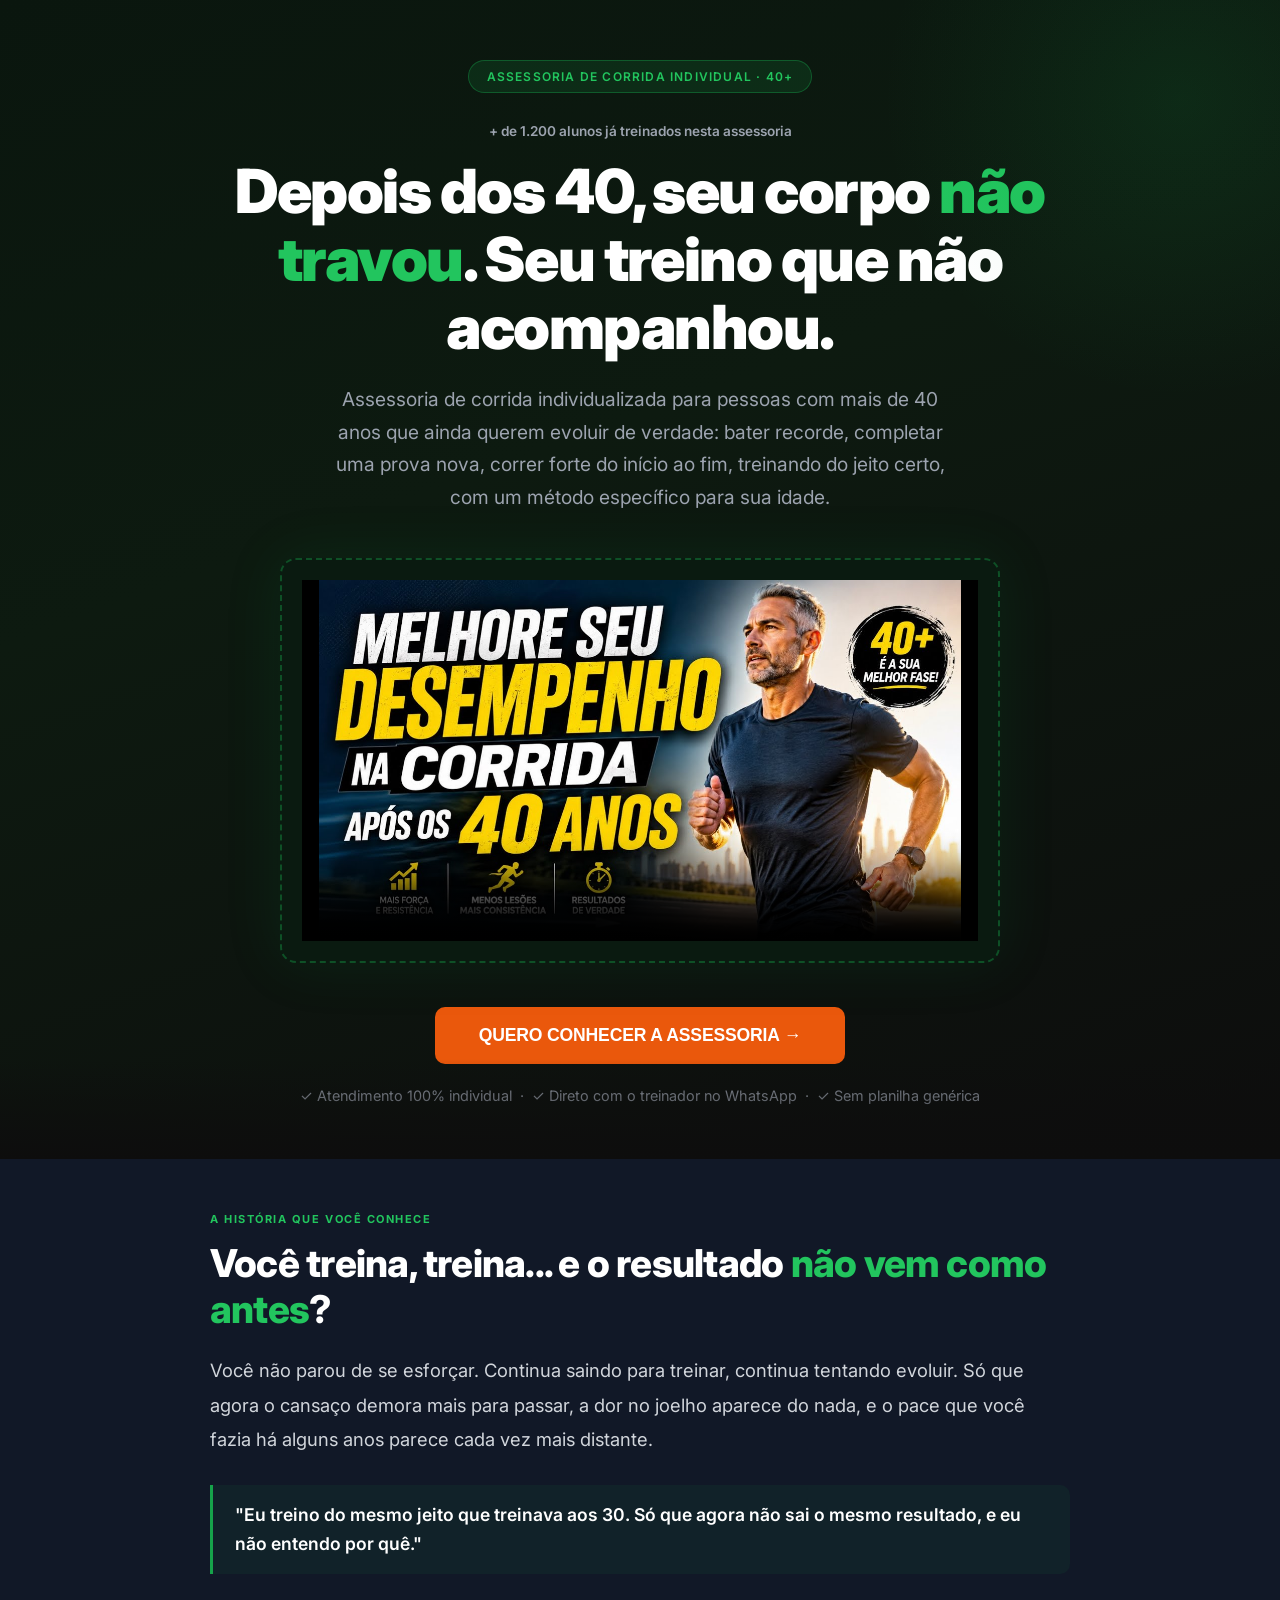
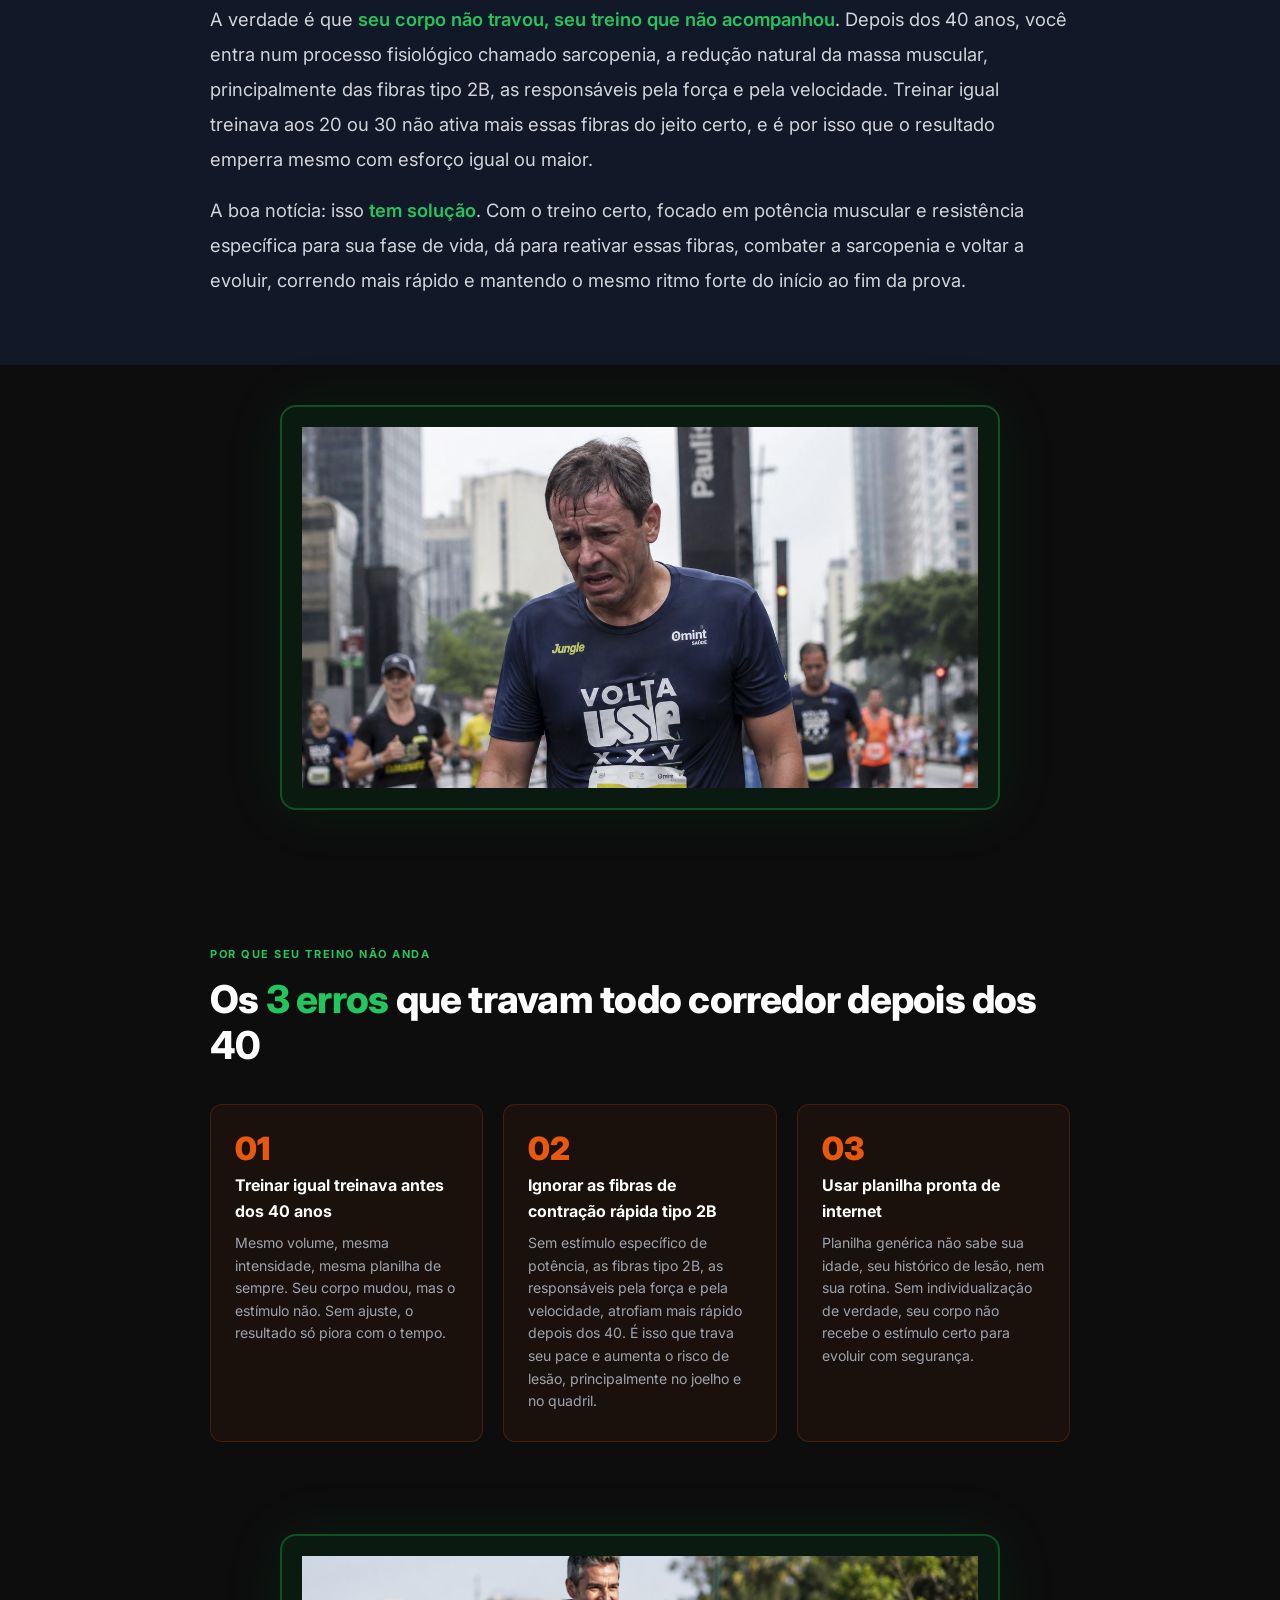
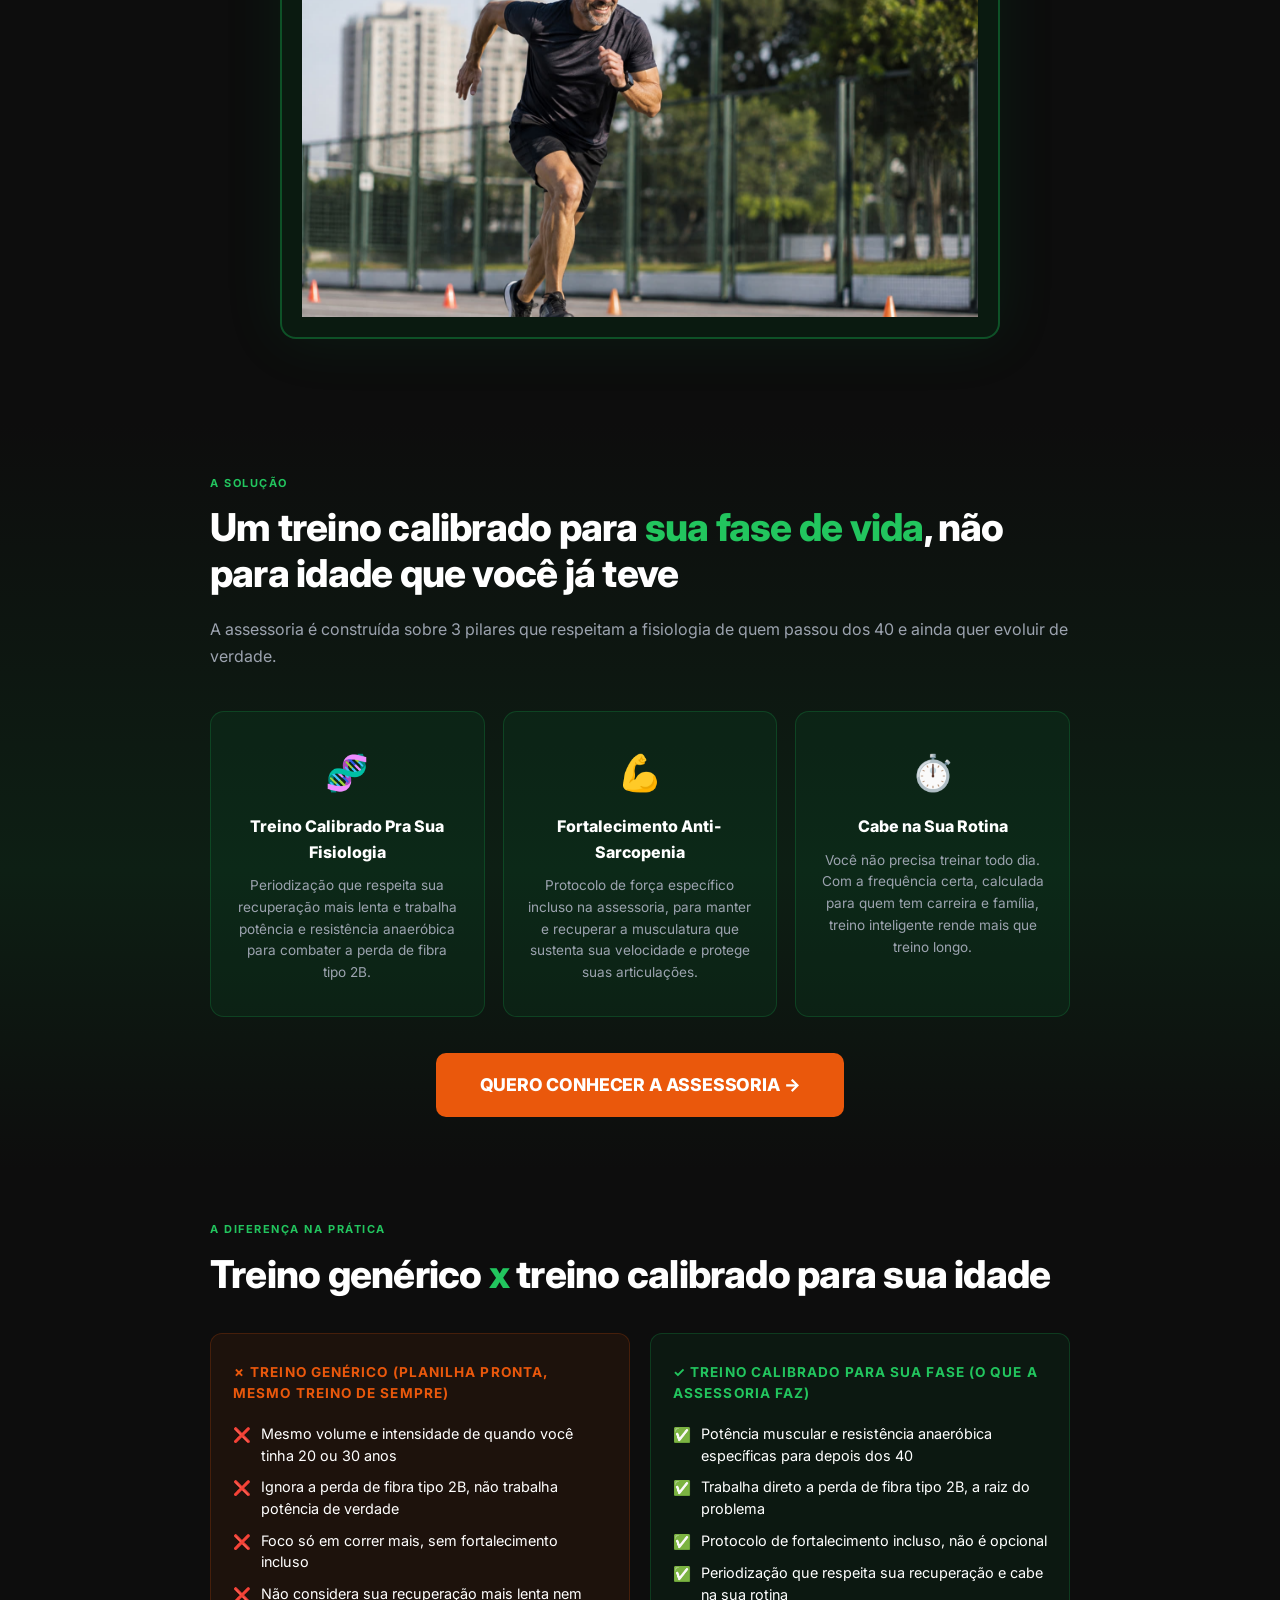
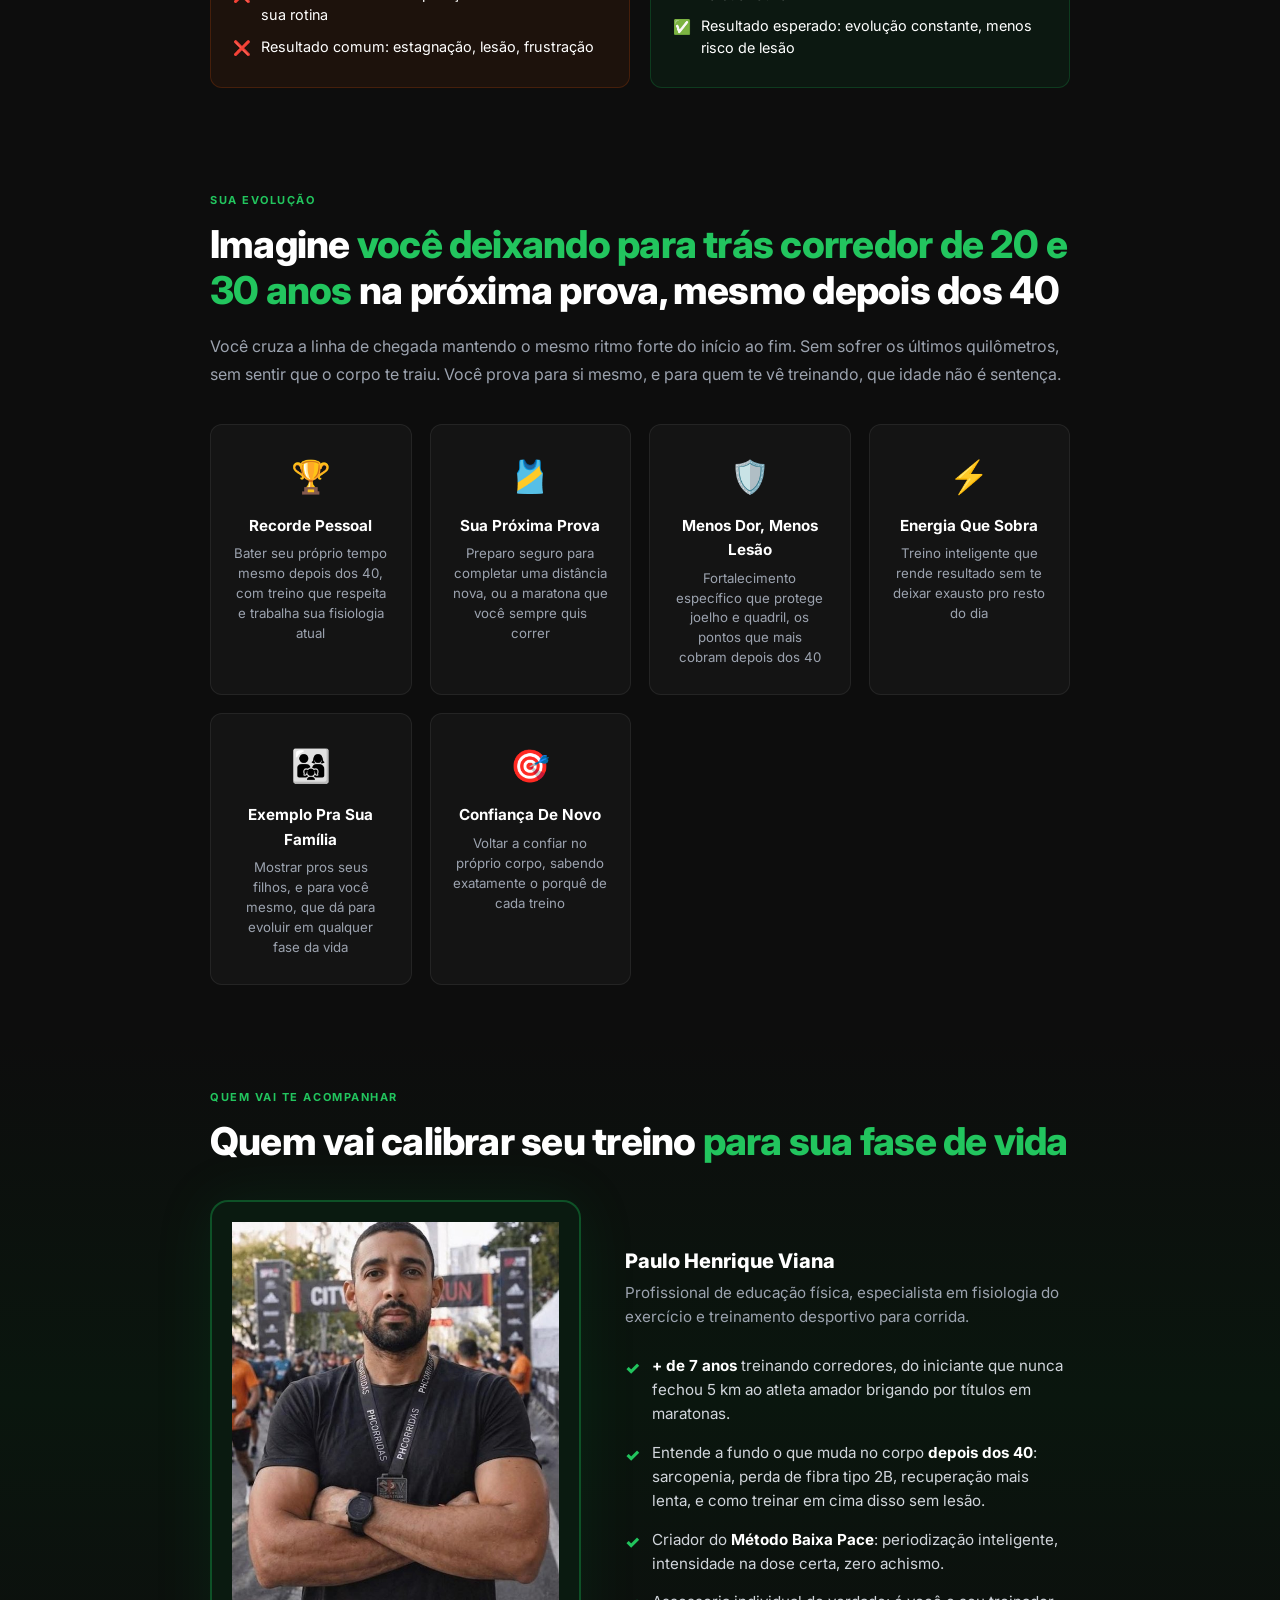
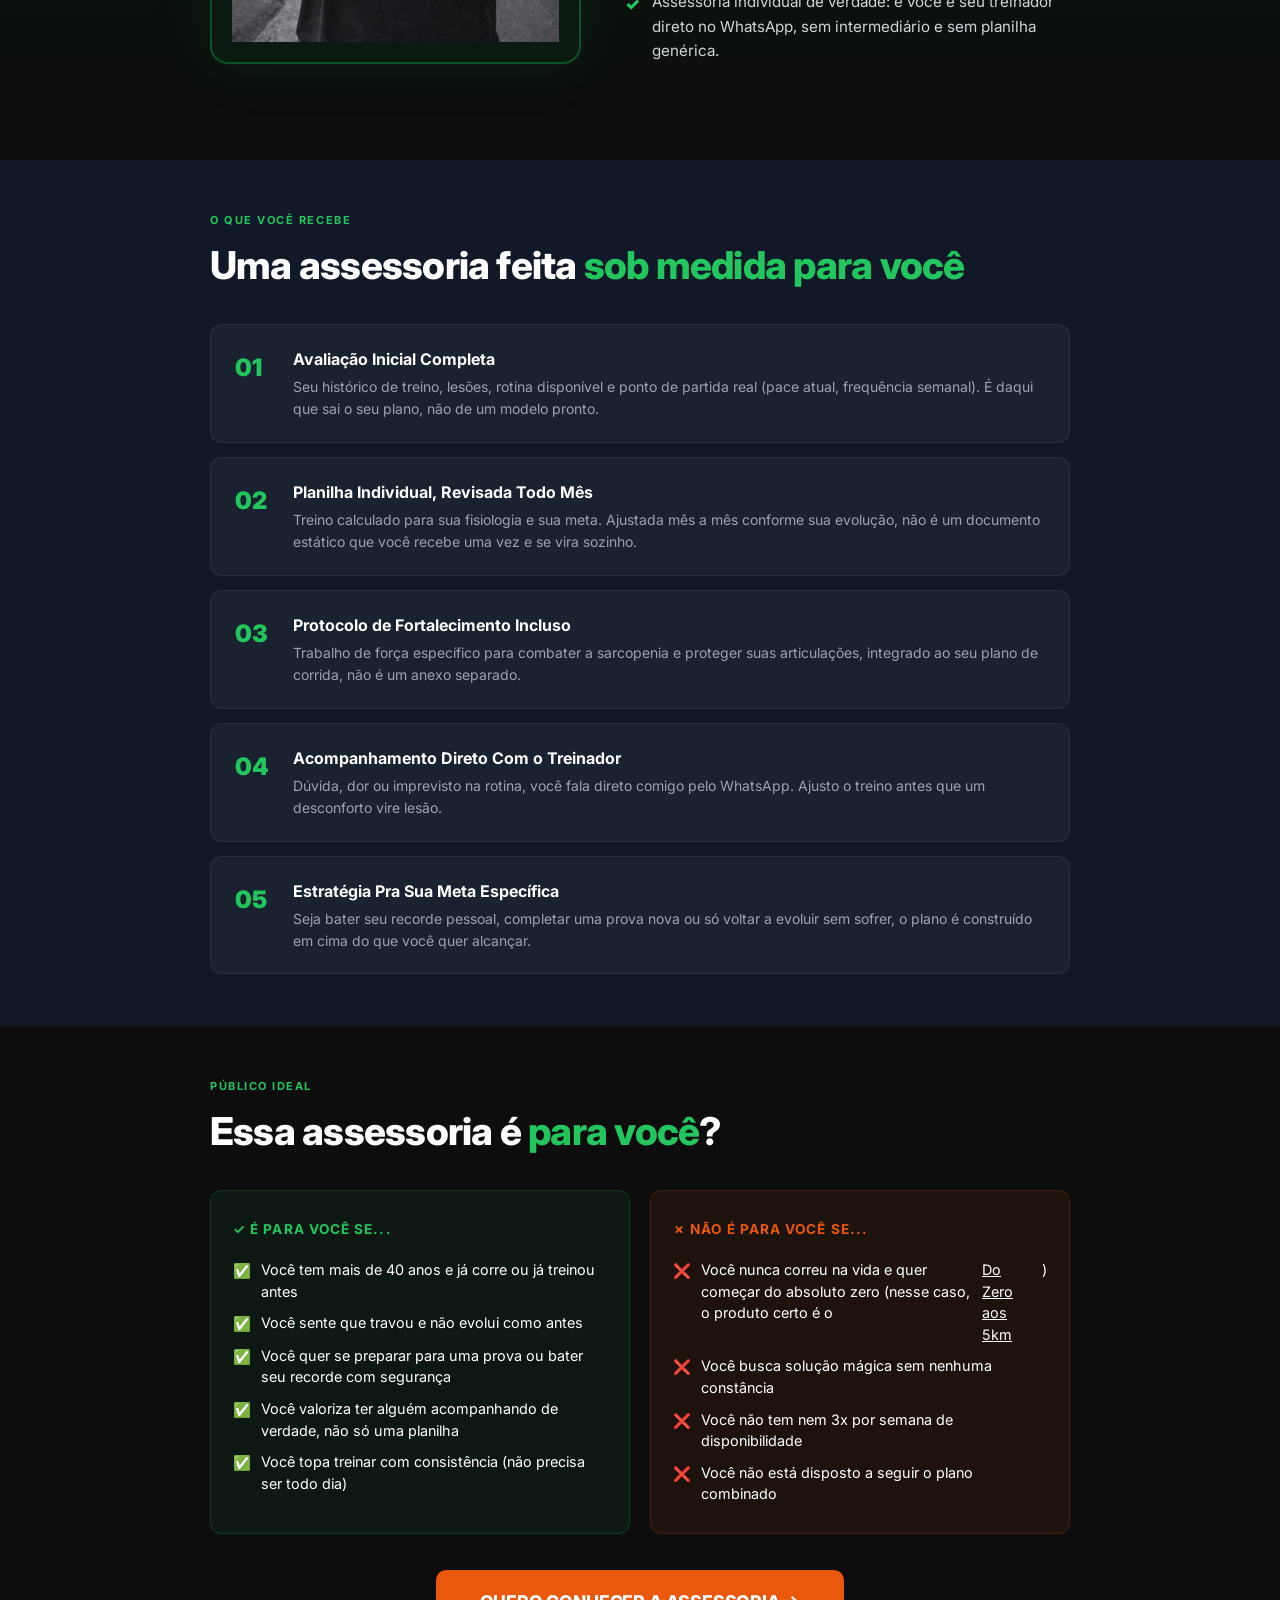
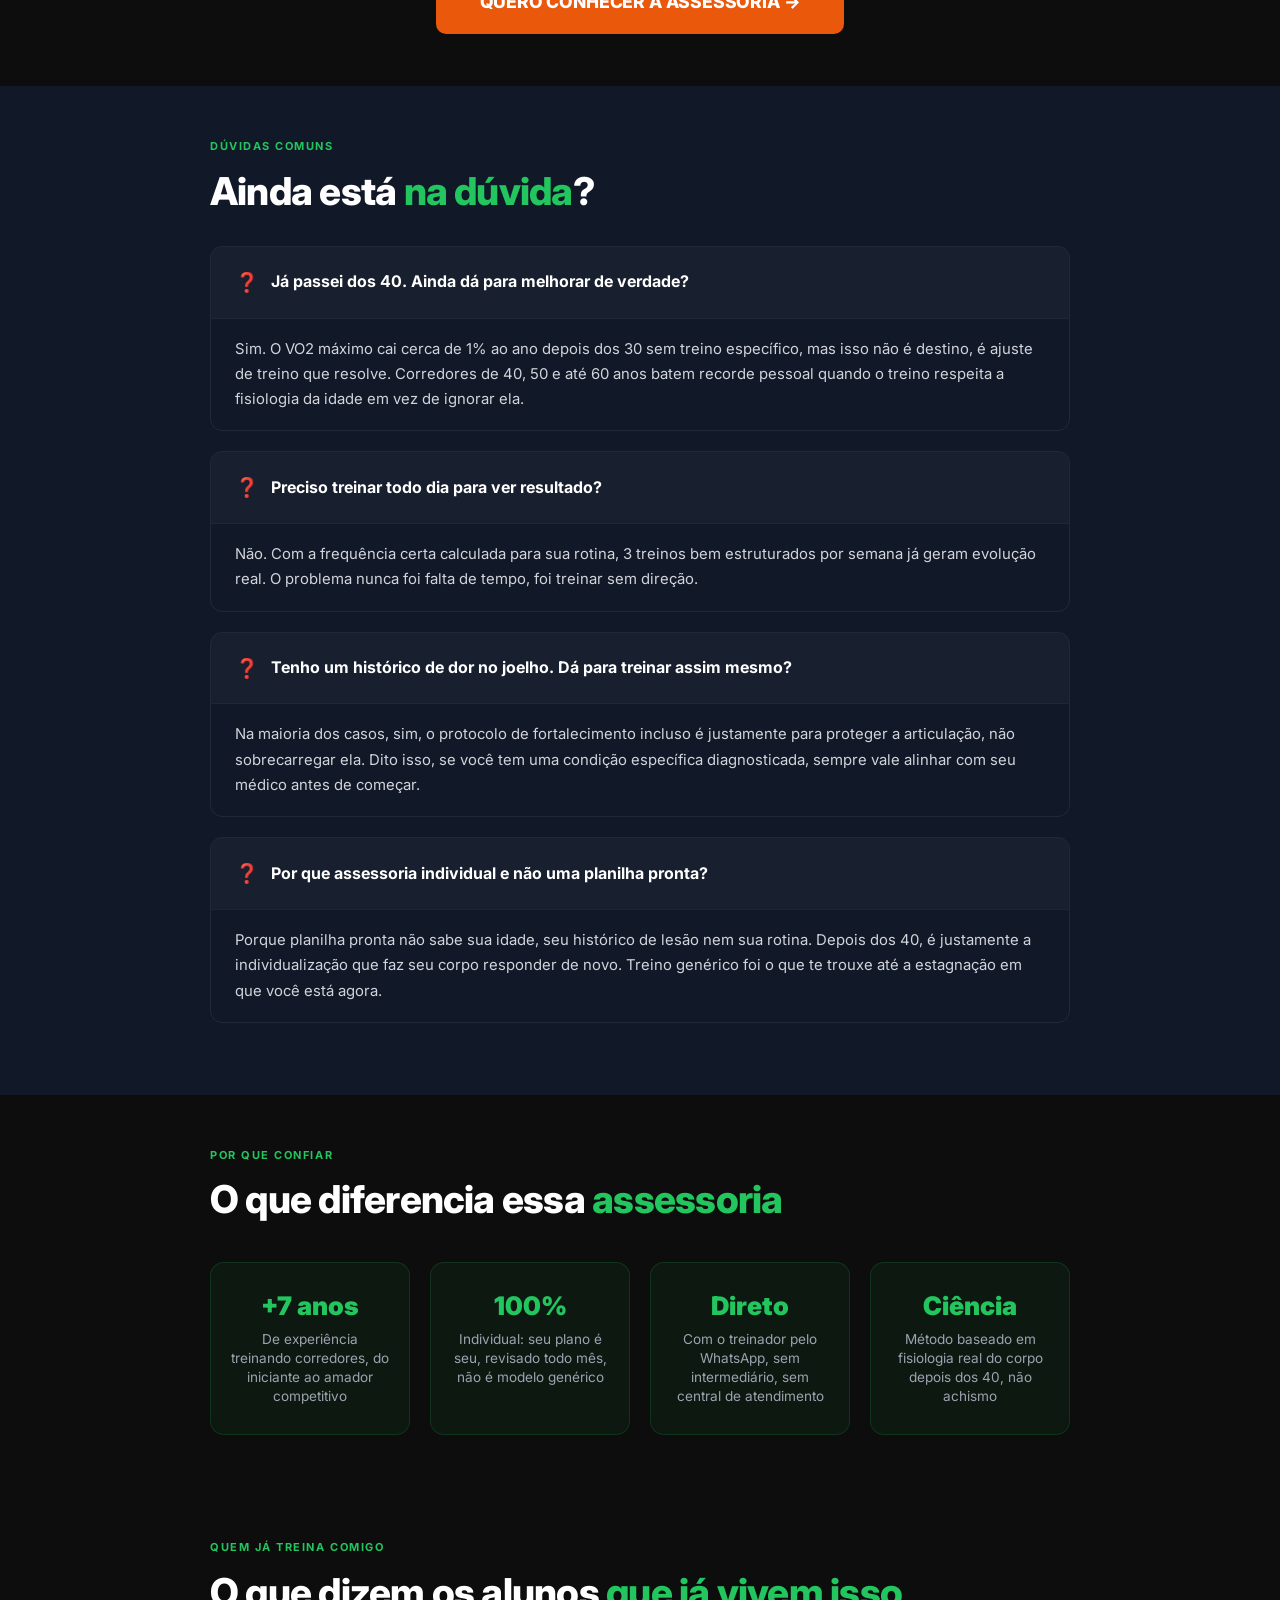
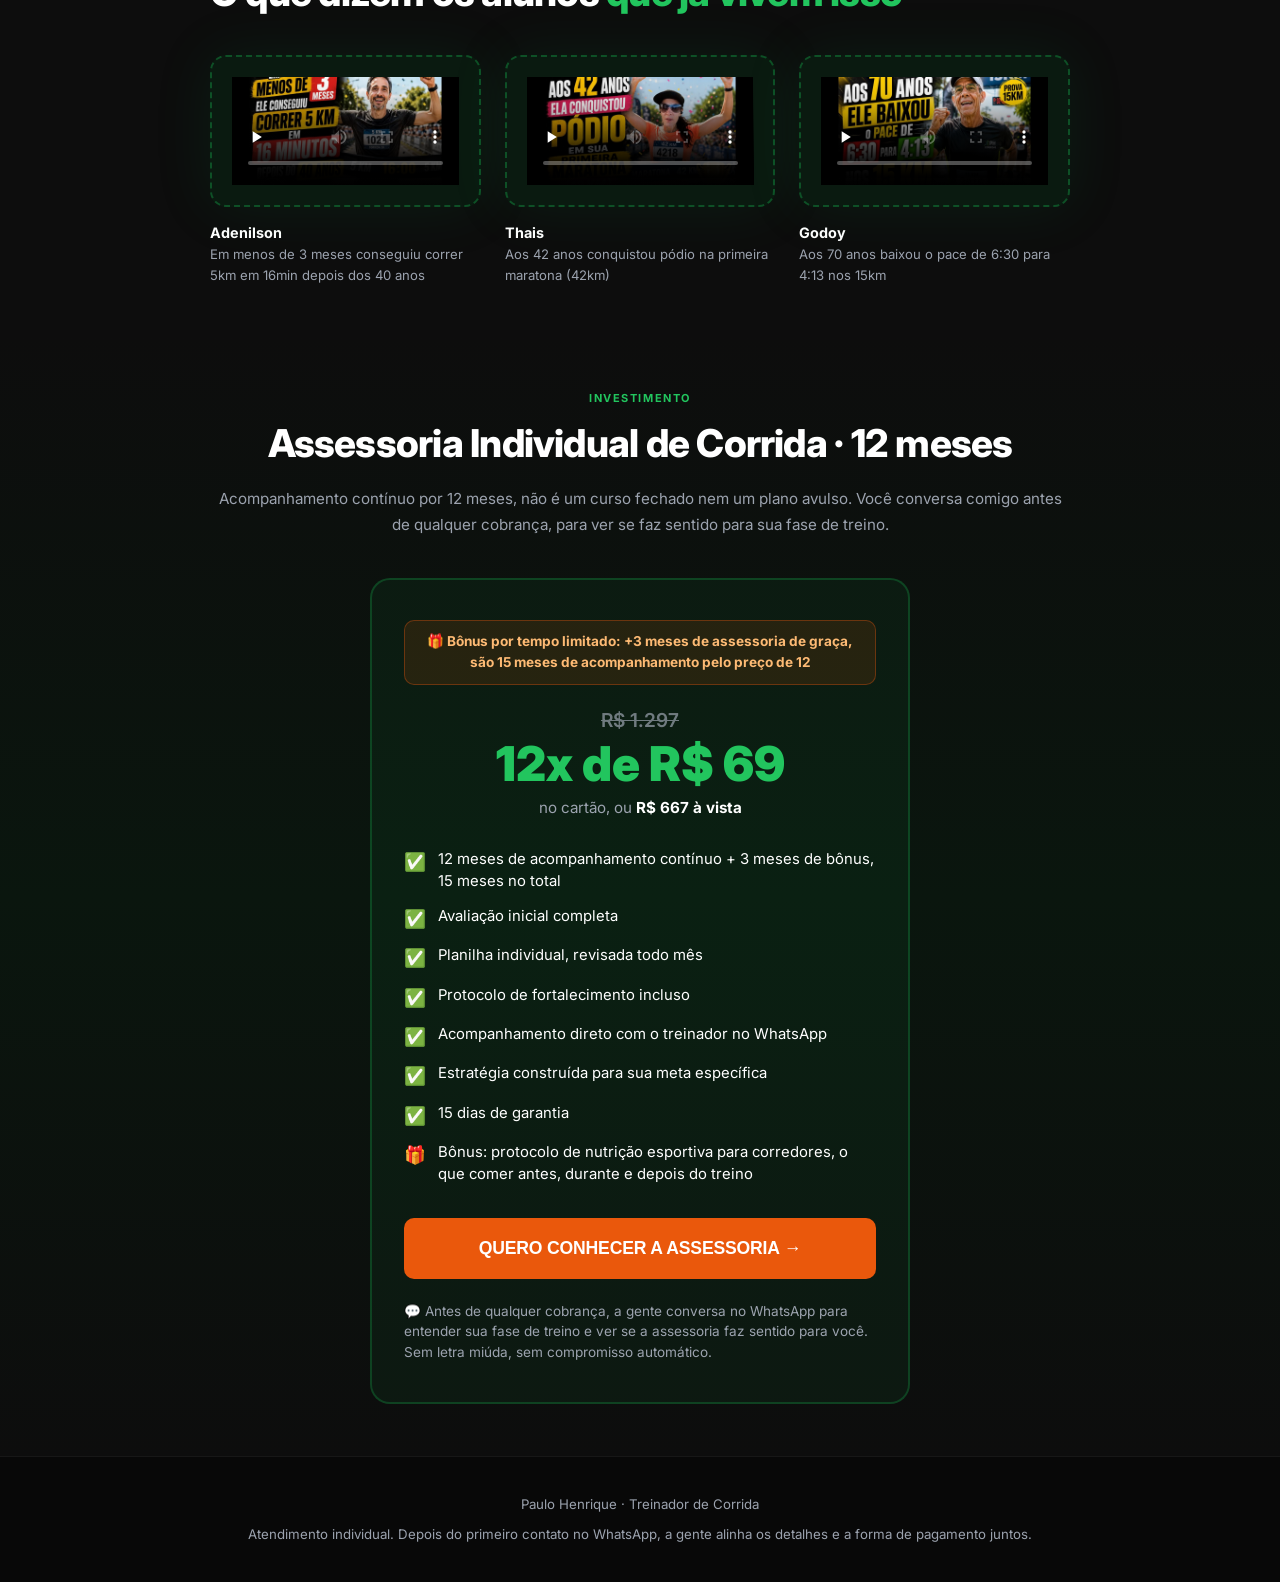
==== commit a417bb65: "Assessoria: formulario vai direto pro checkout Hotmart e oferta ganha 15 dias de garantia - Oferta: " ====
--- a/assessoria/index.html
+++ b/assessoria/index.html
@@ -545,7 +545,8 @@
     }
 
     .oferta-box .preco {
-      font-size: 3rem;
+      font-size: clamp(1.9rem, 9vw, 3rem);
+      white-space: nowrap;
       font-weight: 900;
       color: var(--verde-claro);
       line-height: 1;
@@ -902,6 +903,7 @@
     <!-- VIDEO DE VENDAS -->
     <div class="video-wrapper" id="videoPlaceholder">
       <video
+        id="vslVideo"
         controls
         playsinline
         preload="metadata"
@@ -1355,6 +1357,7 @@
           <li><span class="b-check">✅</span> Protocolo de fortalecimento incluso</li>
           <li><span class="b-check">✅</span> Acompanhamento direto com o treinador no WhatsApp</li>
           <li><span class="b-check">✅</span> Estratégia construída para sua meta específica</li>
+          <li><span class="b-check">✅</span> 15 dias de garantia</li>
           <li><span class="b-check">🎁</span> Bônus: protocolo de nutrição esportiva para corredores, o que comer antes, durante e depois do treino</li>
         </ul>
 
@@ -1524,14 +1527,60 @@
           keepalive: true,
         }).catch(() => {});
 
-        formBlock.style.display = 'none';
-        successBlock.style.display = '';
-
-        const waLink = linkWhatsapp(payload.nome);
-        const linkBtn = document.getElementById('checkoutLink');
-        if (linkBtn) linkBtn.href = waLink;
-        setTimeout(() => { window.location.href = waLink; }, 1800);
+        // Vai direto pro checkout, sem tela intermediaria. 1s de espera para o Lead
+        // (pixel, /api/lead e planilha) sair antes da troca de pagina.
+        const checkoutUrl = 'https://pay.hotmart.com/F11050799H?checkoutMode=10&split=12&hideTrial=1';
+        const submitBtn = form.querySelector('button[type="submit"]');
+        const submitTxt = submitBtn.textContent;
+        submitBtn.disabled = true;
+        submitBtn.textContent = 'Abrindo inscrição...';
+        setTimeout(() => { window.location.href = checkoutUrl; }, 1000);
+
+        // Se a pessoa voltar do checkout pelo botao "voltar", o botao nao fica travado.
+        window.addEventListener('pageshow', () => {
+          submitBtn.disabled = false;
+          submitBtn.textContent = submitTxt;
+        }, { once: true });
       });
+    })();
+  </script>
+
+  <!-- Rastreio de engajamento (video do VSL + scroll), mesmo Pixel Km3 ja instalado acima, sem script novo -->
+  <script>
+    (function () {
+      if (!window.fbq) return;
+
+      // Progresso do VSL: dispara uma vez por marco (25/50/75/100%).
+      var video = document.getElementById('vslVideo');
+      if (video) {
+        var marcos = [25, 50, 75, 100];
+        var disparados = {};
+        video.addEventListener('timeupdate', function () {
+          if (!video.duration) return;
+          var pct = (video.currentTime / video.duration) * 100;
+          marcos.forEach(function (m) {
+            if (pct >= m && !disparados[m]) {
+              disparados[m] = true;
+              fbq('trackCustom', 'VSLProgress', { content_name: 'Assessoria 40+', percent: m });
+            }
+          });
+        });
+      }
+
+      // Profundidade de rolagem da pagina: mesmo esquema de marco unico.
+      var scrollMarcos = [25, 50, 75, 100];
+      var scrollDisparados = {};
+      window.addEventListener('scroll', function () {
+        var alturaTotal = document.documentElement.scrollHeight - window.innerHeight;
+        if (alturaTotal <= 0) return;
+        var pct = (window.scrollY / alturaTotal) * 100;
+        scrollMarcos.forEach(function (m) {
+          if (pct >= m && !scrollDisparados[m]) {
+            scrollDisparados[m] = true;
+            fbq('trackCustom', 'ScrollDepth', { content_name: 'Assessoria 40+', percent: m });
+          }
+        });
+      }, { passive: true });
     })();
   </script>
 </body>
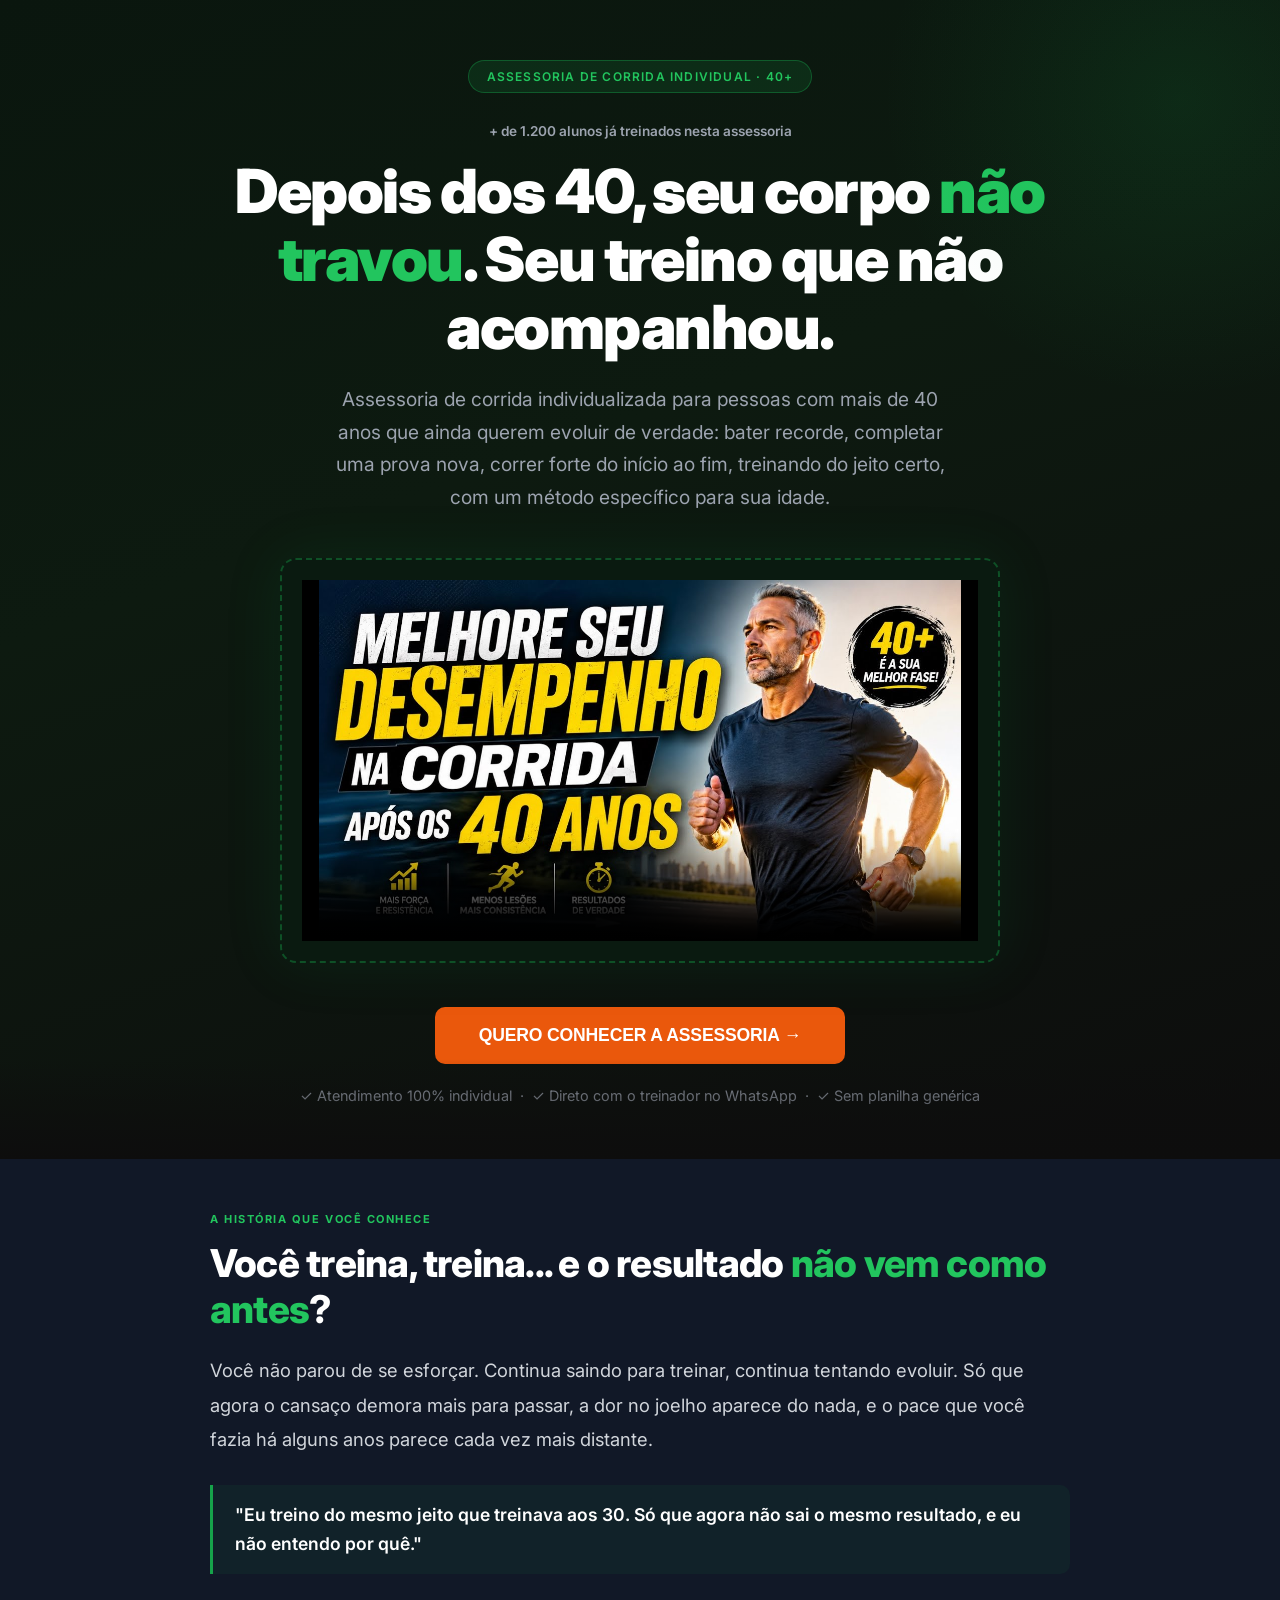
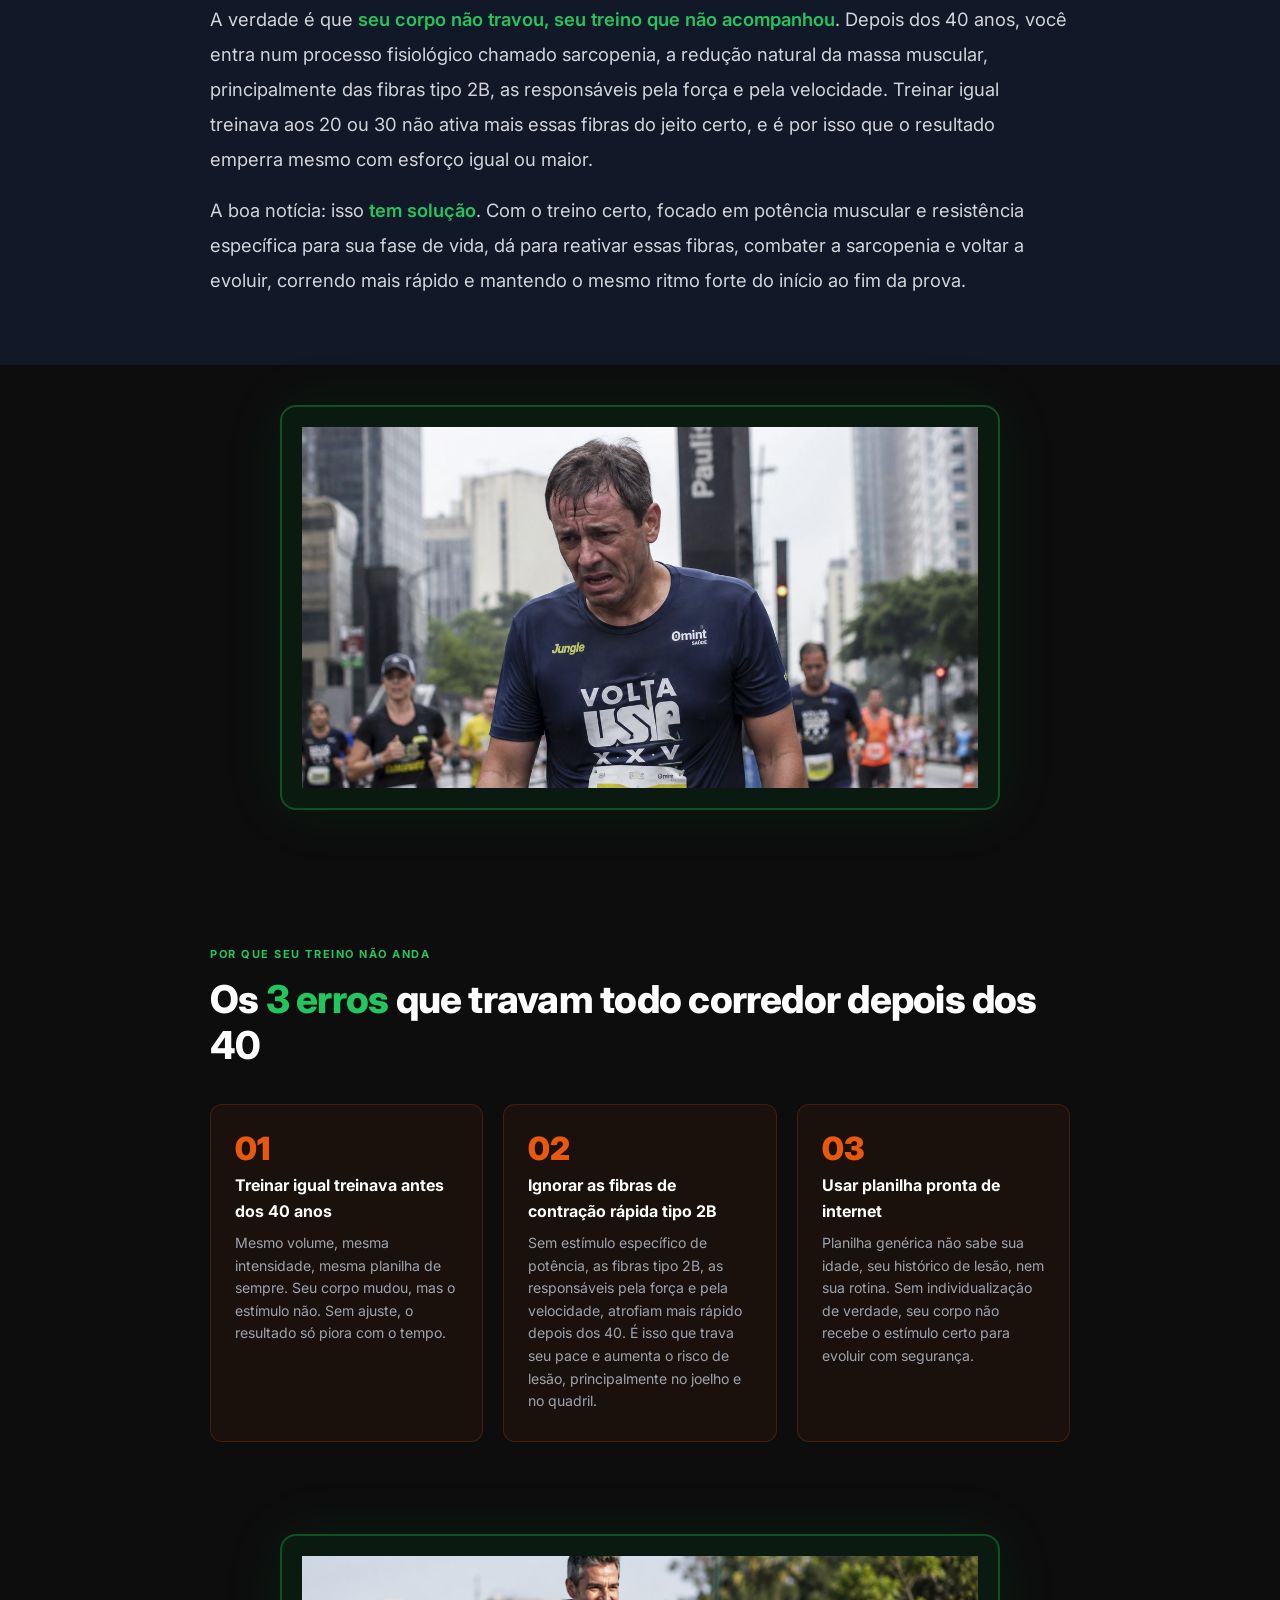
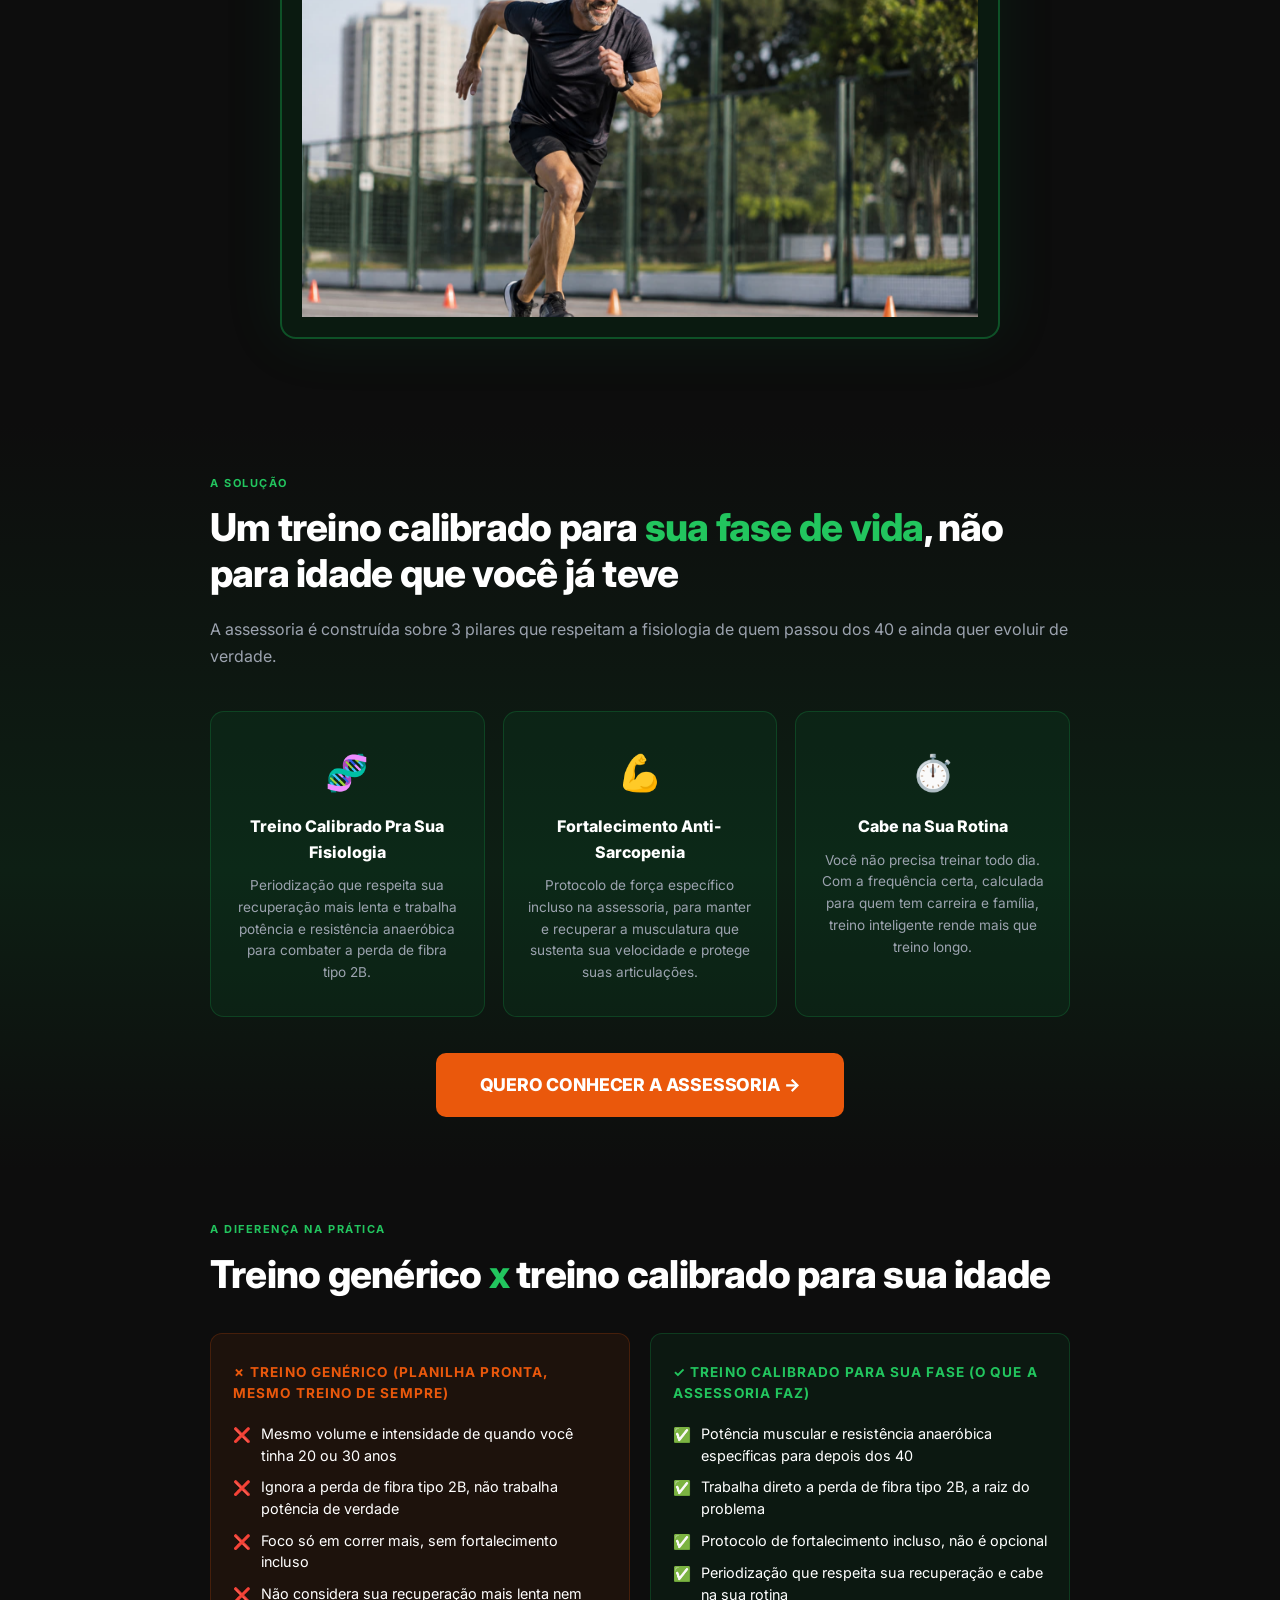
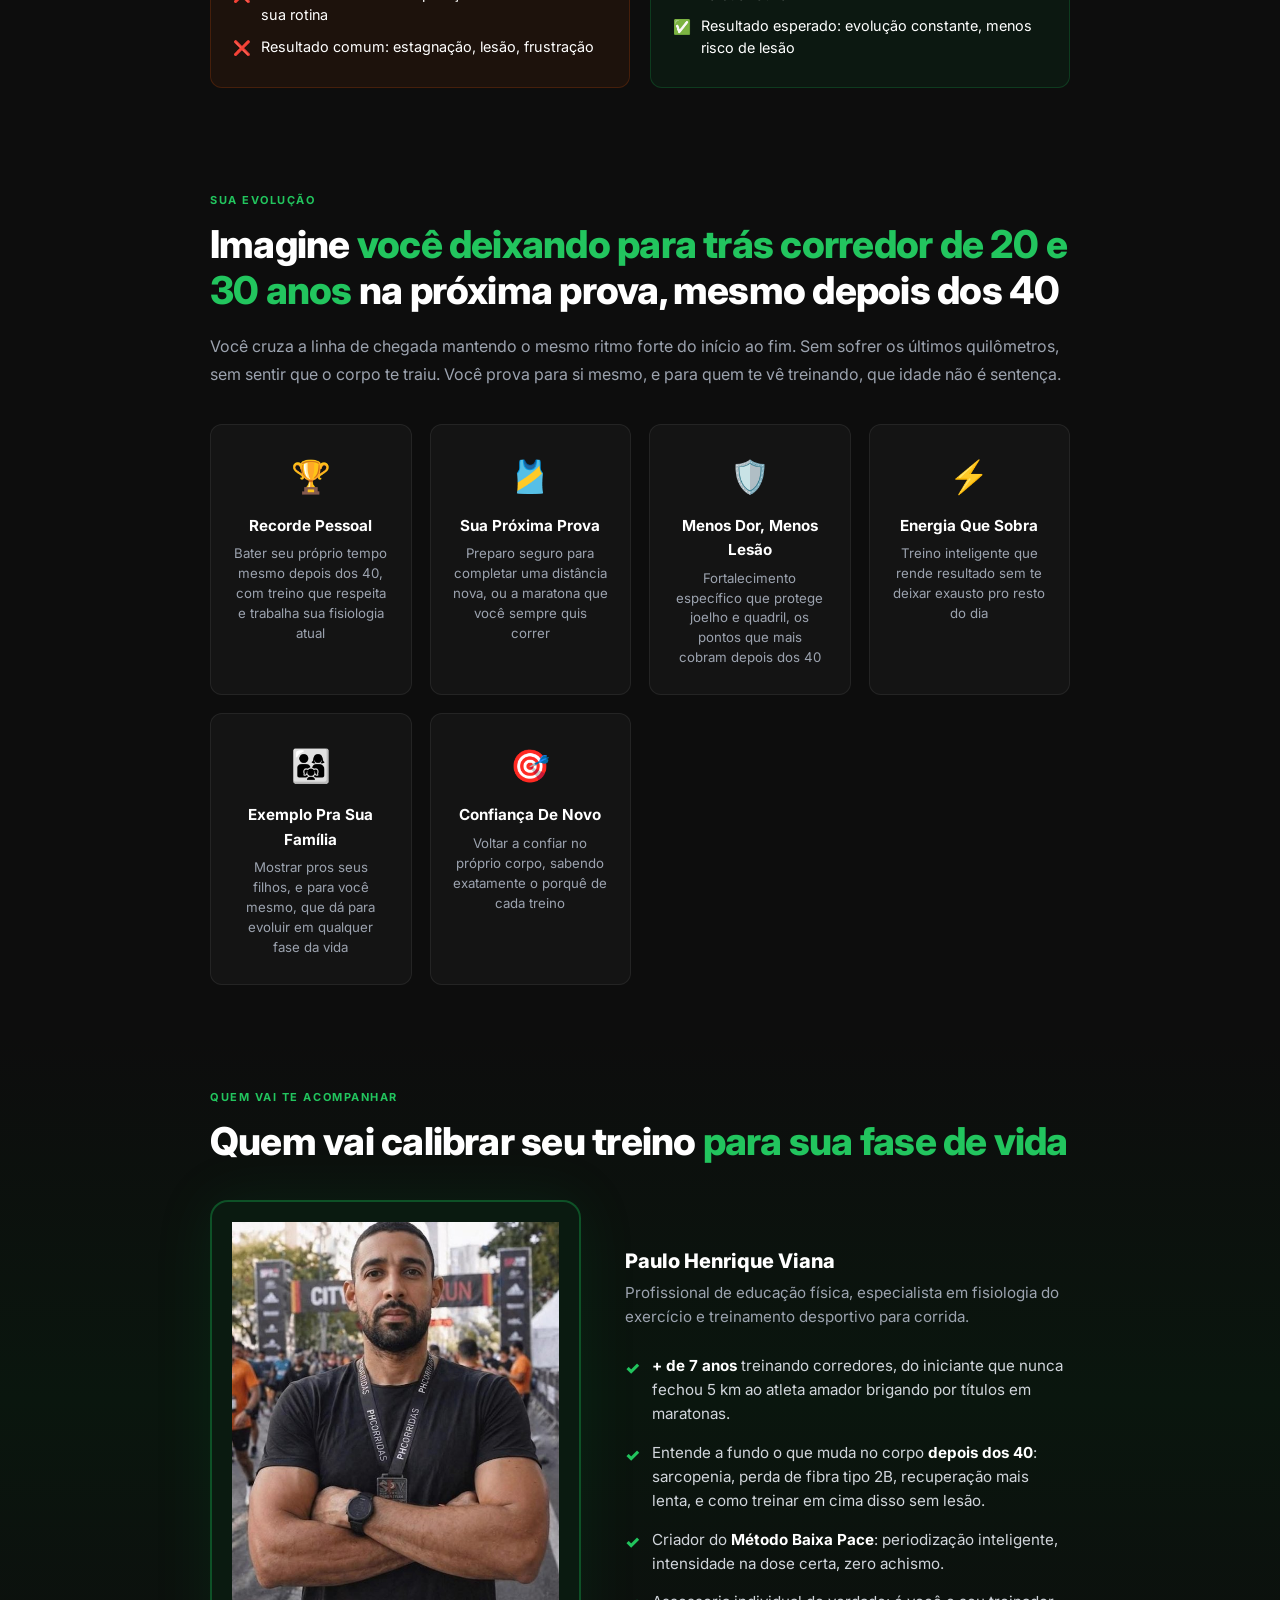
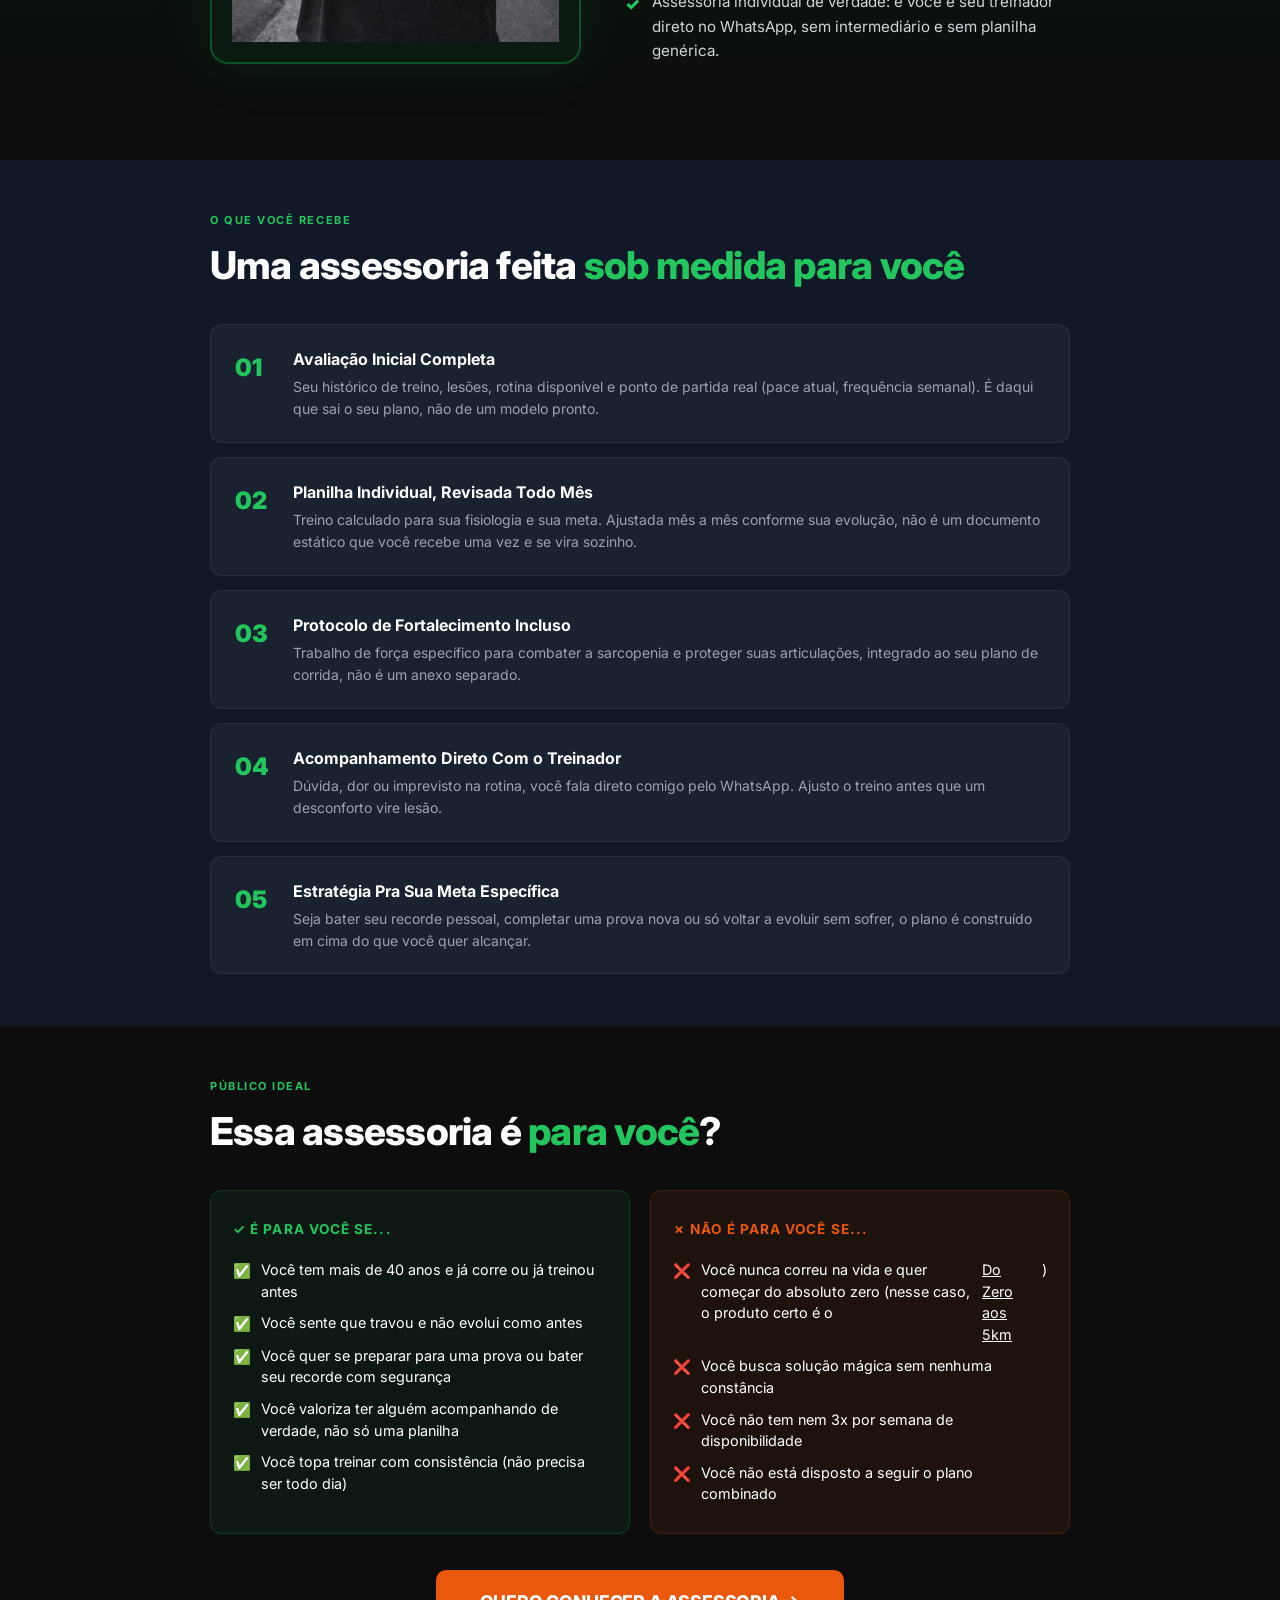
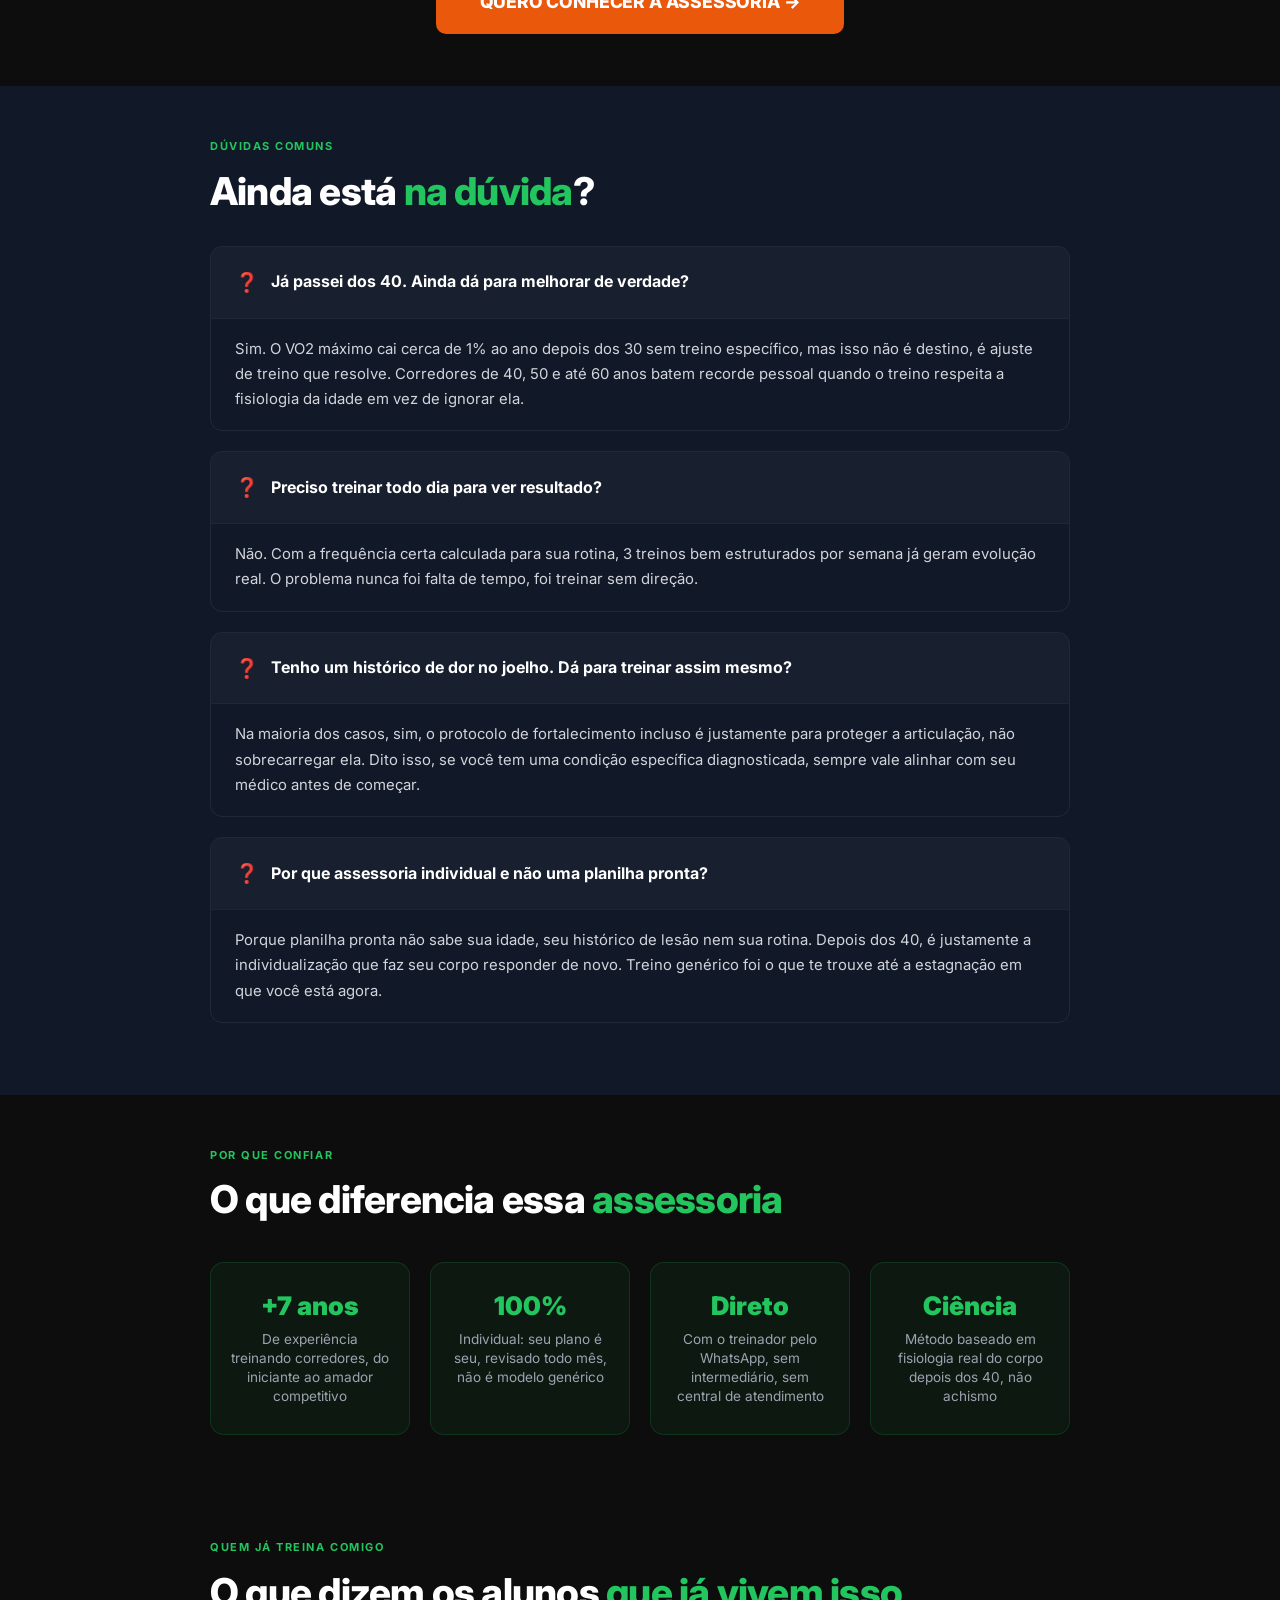
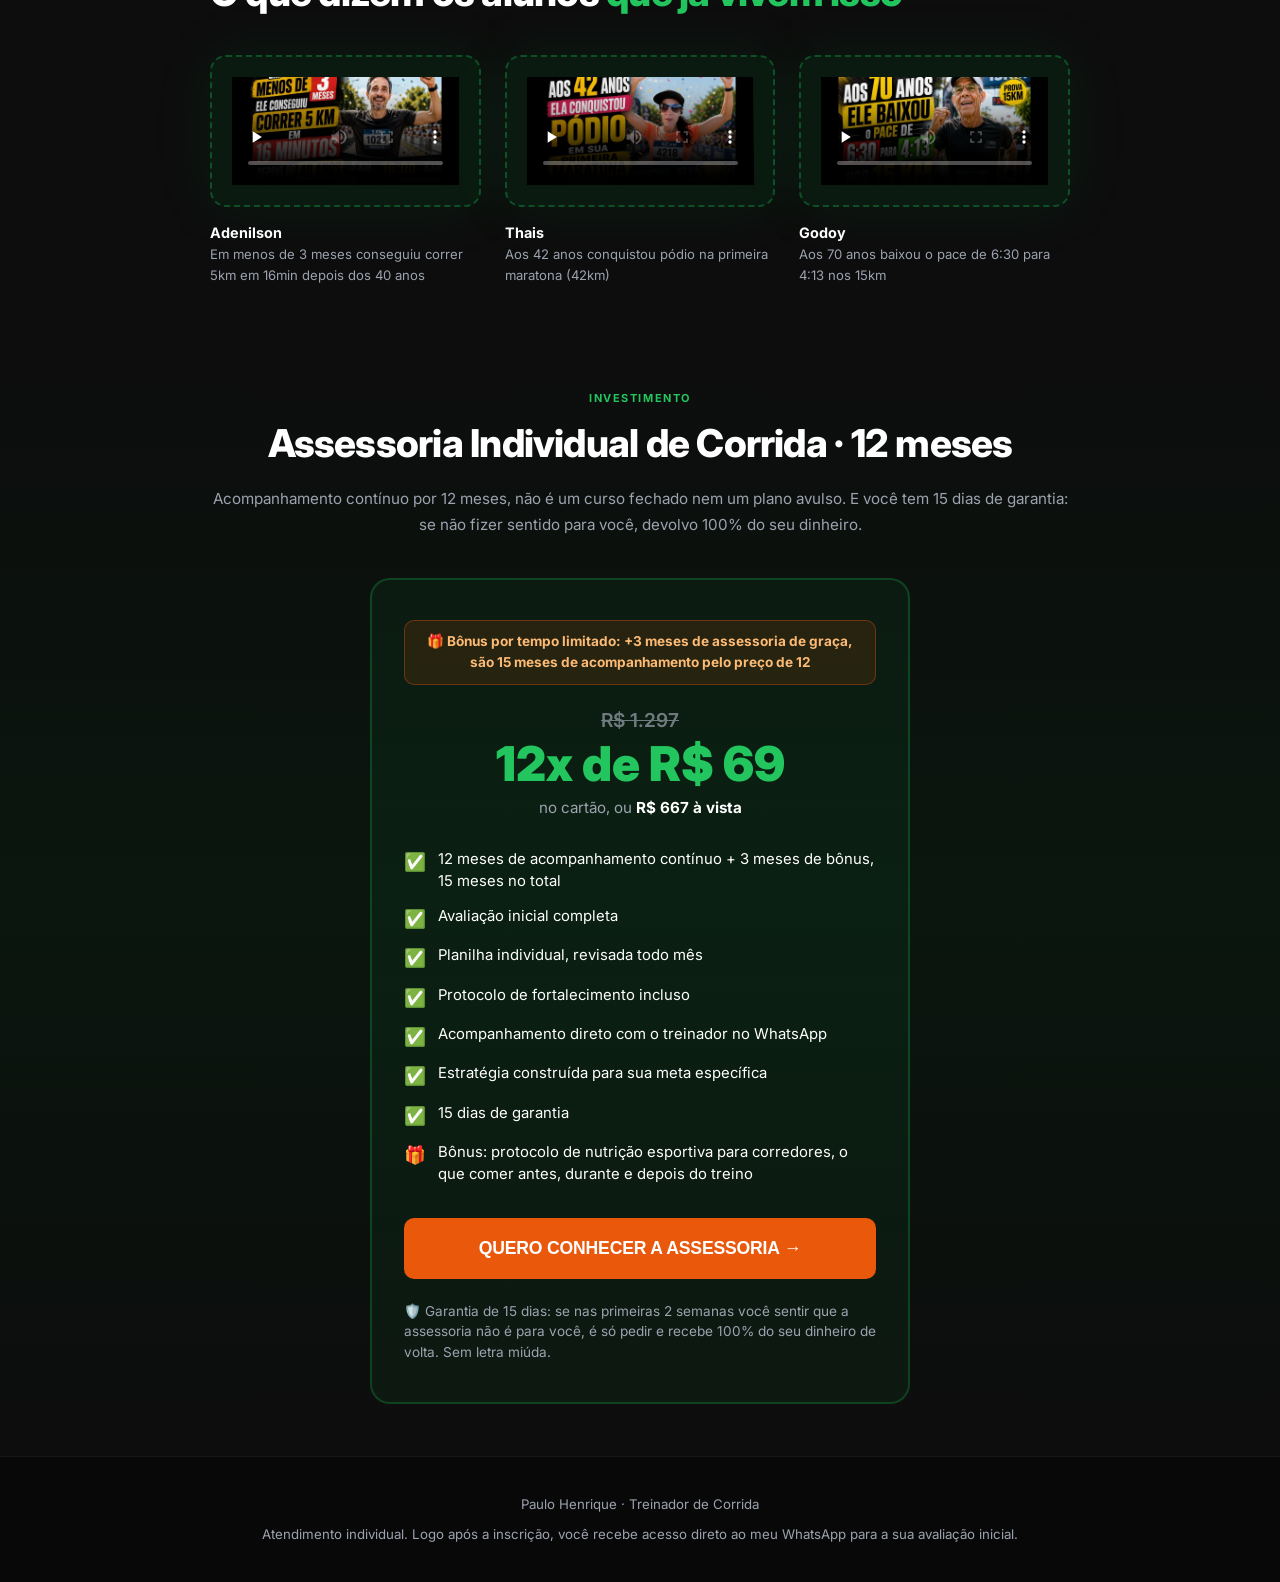
==== commit 1aba4ef6: "Assessoria: textos alinhados ao checkout direto e a garantia de 15 dias Troca so os 6 textos que pro" ====
--- a/assessoria/index.html
+++ b/assessoria/index.html
@@ -1341,7 +1341,7 @@
     <div class="container">
       <p class="section-label" style="text-align:center;">Investimento</p>
       <h2 style="text-align:center;">Assessoria Individual de Corrida · 12 meses</h2>
-      <p style="text-align:center; color: var(--cinza-claro); font-size: 0.95rem; line-height: 1.7;">Acompanhamento contínuo por 12 meses, não é um curso fechado nem um plano avulso. Você conversa comigo antes de qualquer cobrança, para ver se faz sentido para sua fase de treino.</p>
+      <p style="text-align:center; color: var(--cinza-claro); font-size: 0.95rem; line-height: 1.7;">Acompanhamento contínuo por 12 meses, não é um curso fechado nem um plano avulso. E você tem 15 dias de garantia: se não fizer sentido para você, devolvo 100% do seu dinheiro.</p>
 
       <div class="oferta-box">
         <p class="bonus-banner">🎁 Bônus por tempo limitado: +3 meses de assessoria de graça, são 15 meses de acompanhamento pelo preço de 12</p>
@@ -1365,7 +1365,7 @@
           QUERO CONHECER A ASSESSORIA →
         </button>
 
-        <p class="garantia">💬 Antes de qualquer cobrança, a gente conversa no WhatsApp para entender sua fase de treino e ver se a assessoria faz sentido para você. Sem letra miúda, sem compromisso automático.</p>
+        <p class="garantia">🛡️ Garantia de 15 dias: se nas primeiras 2 semanas você sentir que a assessoria não é para você, é só pedir e recebe 100% do seu dinheiro de volta. Sem letra miúda.</p>
       </div>
     </div>
   </section>
@@ -1374,7 +1374,7 @@
   <footer>
     <div class="container">
       <p>Paulo Henrique · Treinador de Corrida</p>
-      <p style="margin-top: 8px;">Atendimento individual. Depois do primeiro contato no WhatsApp, a gente alinha os detalhes e a forma de pagamento juntos.</p>
+      <p style="margin-top: 8px;">Atendimento individual. Logo após a inscrição, você recebe acesso direto ao meu WhatsApp para a sua avaliação inicial.</p>
     </div>
   </footer>
 
@@ -1384,8 +1384,8 @@
       <button type="button" class="modal-close" data-close-modal aria-label="Fechar">&times;</button>
 
       <div id="modalForm">
-        <h3 id="modalCadastroTitle">Vamos conversar sobre sua assessoria</h3>
-        <p class="modal-sub">Deixa seus dados que eu te chamo no WhatsApp para entender sua fase de treino e ver se faz sentido para você.</p>
+        <h3 id="modalCadastroTitle">Falta pouco para começar sua assessoria</h3>
+        <p class="modal-sub">Preencha seus dados para ir à página de inscrição. Logo após a inscrição, você recebe acesso direto ao meu WhatsApp para a sua avaliação inicial.</p>
 
         <form id="formCadastro" novalidate>
           <div class="form-field">
@@ -1401,7 +1401,7 @@
             <input id="f-telefone" name="telefone" type="tel" autocomplete="tel" placeholder="(11) 99999-9999" required />
           </div>
 
-          <button type="submit" class="form-submit">QUERO CONVERSAR NO WHATSAPP</button>
+          <button type="submit" class="form-submit">QUERO ME INSCREVER →</button>
           <p class="form-legal">🛡️ Seus dados estão seguros. Respeitamos a LGPD.</p>
         </form>
       </div>
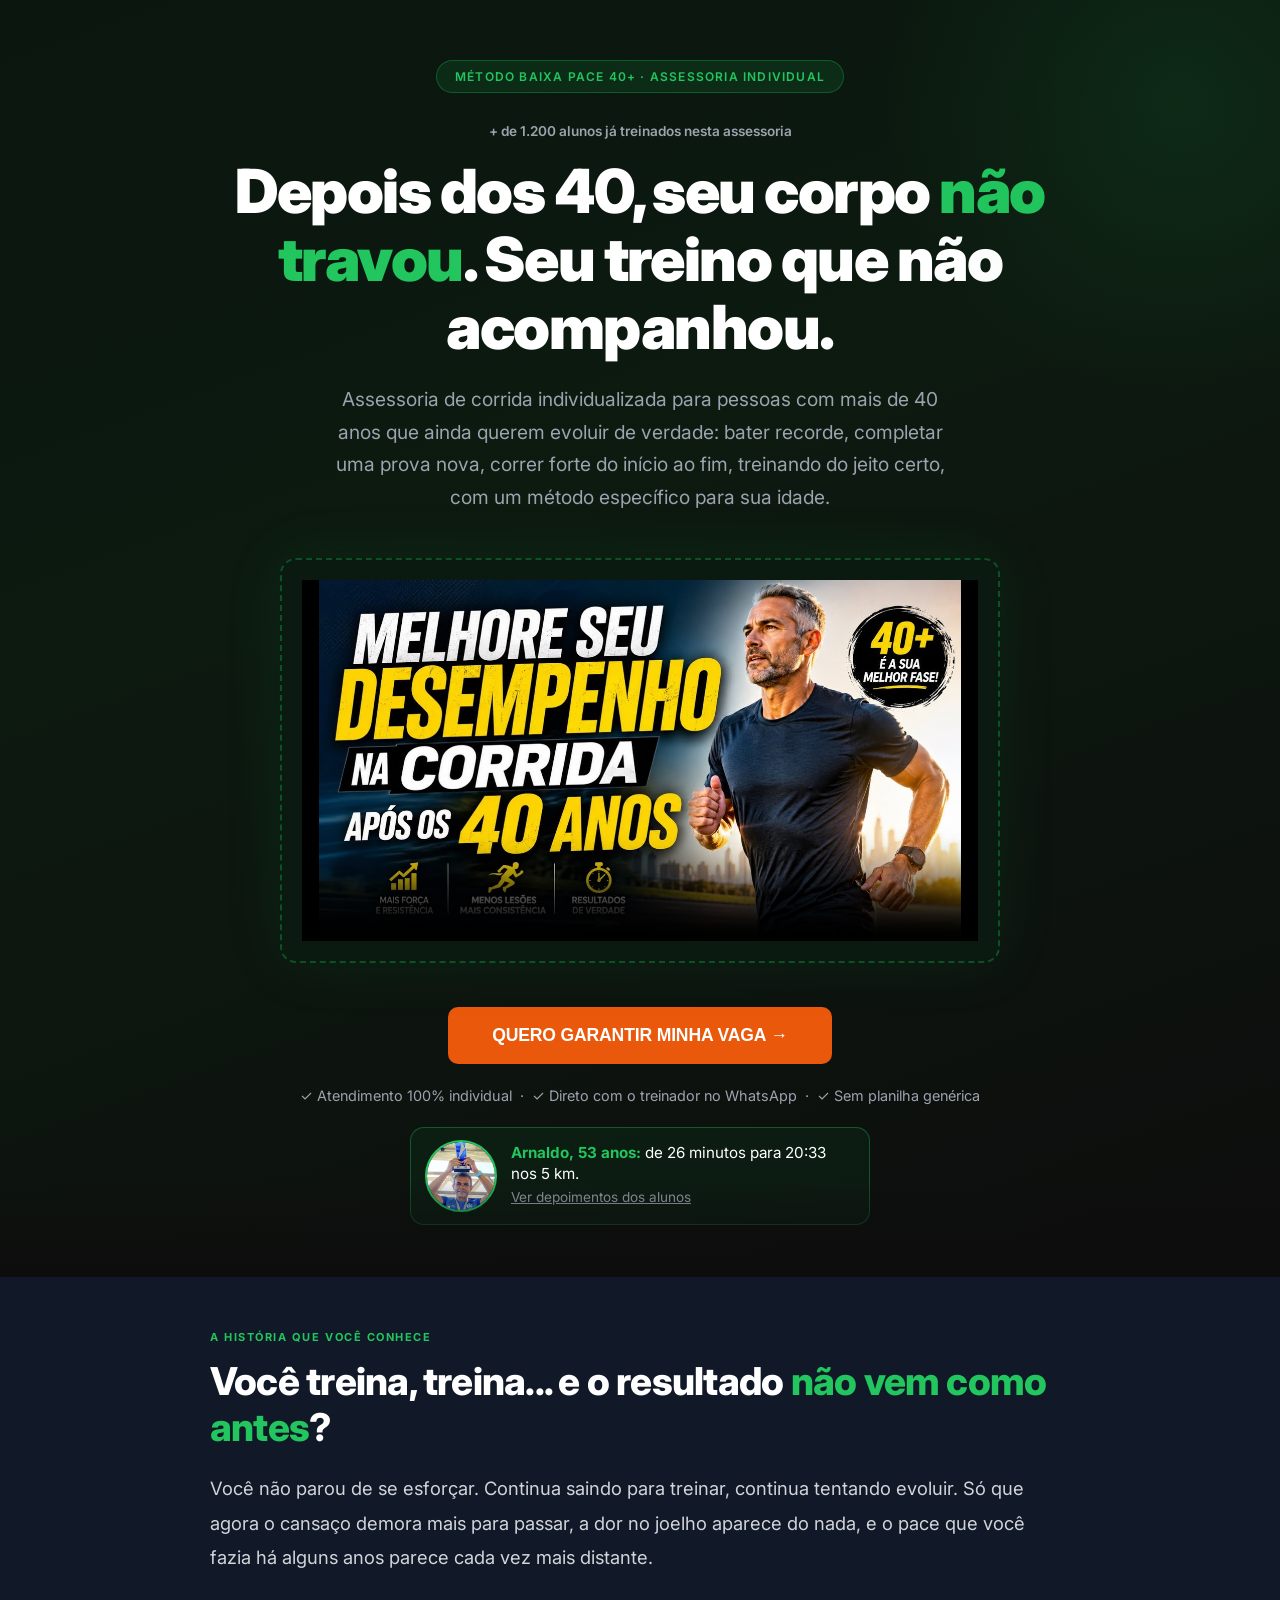
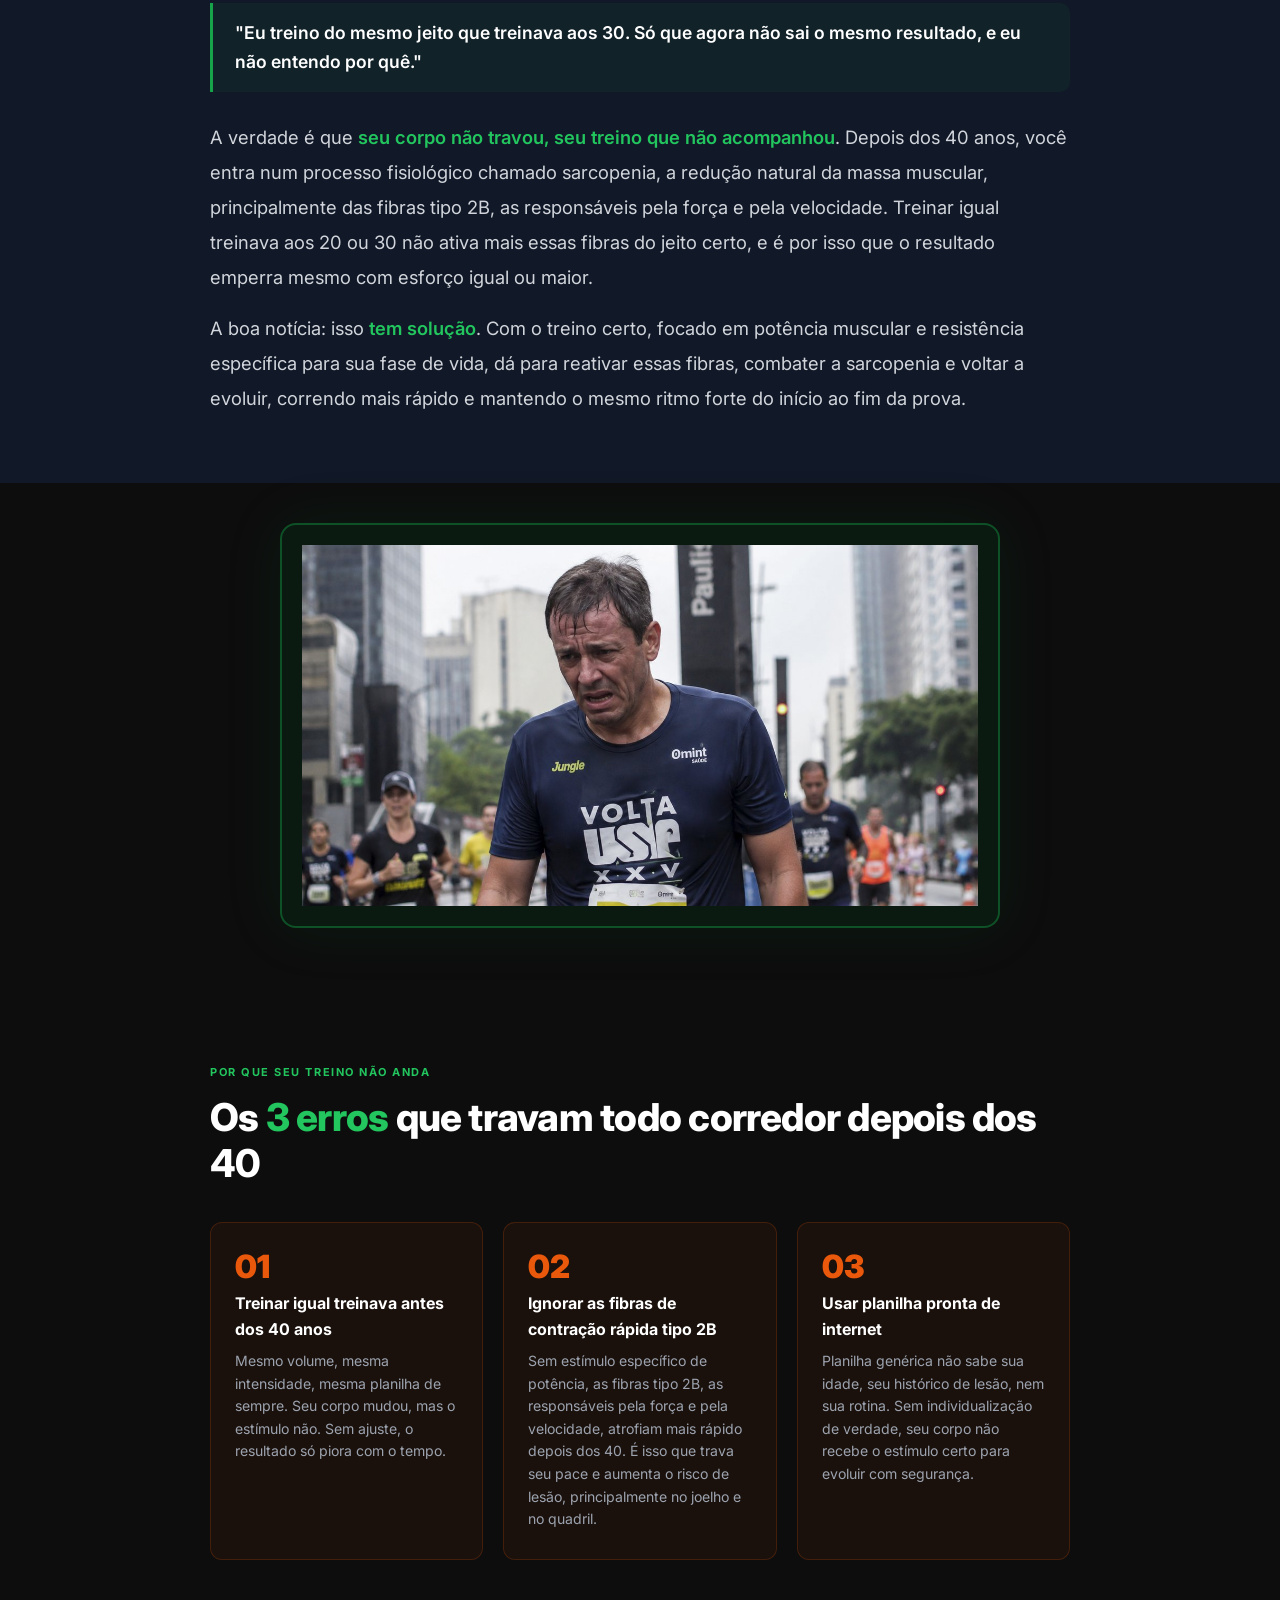
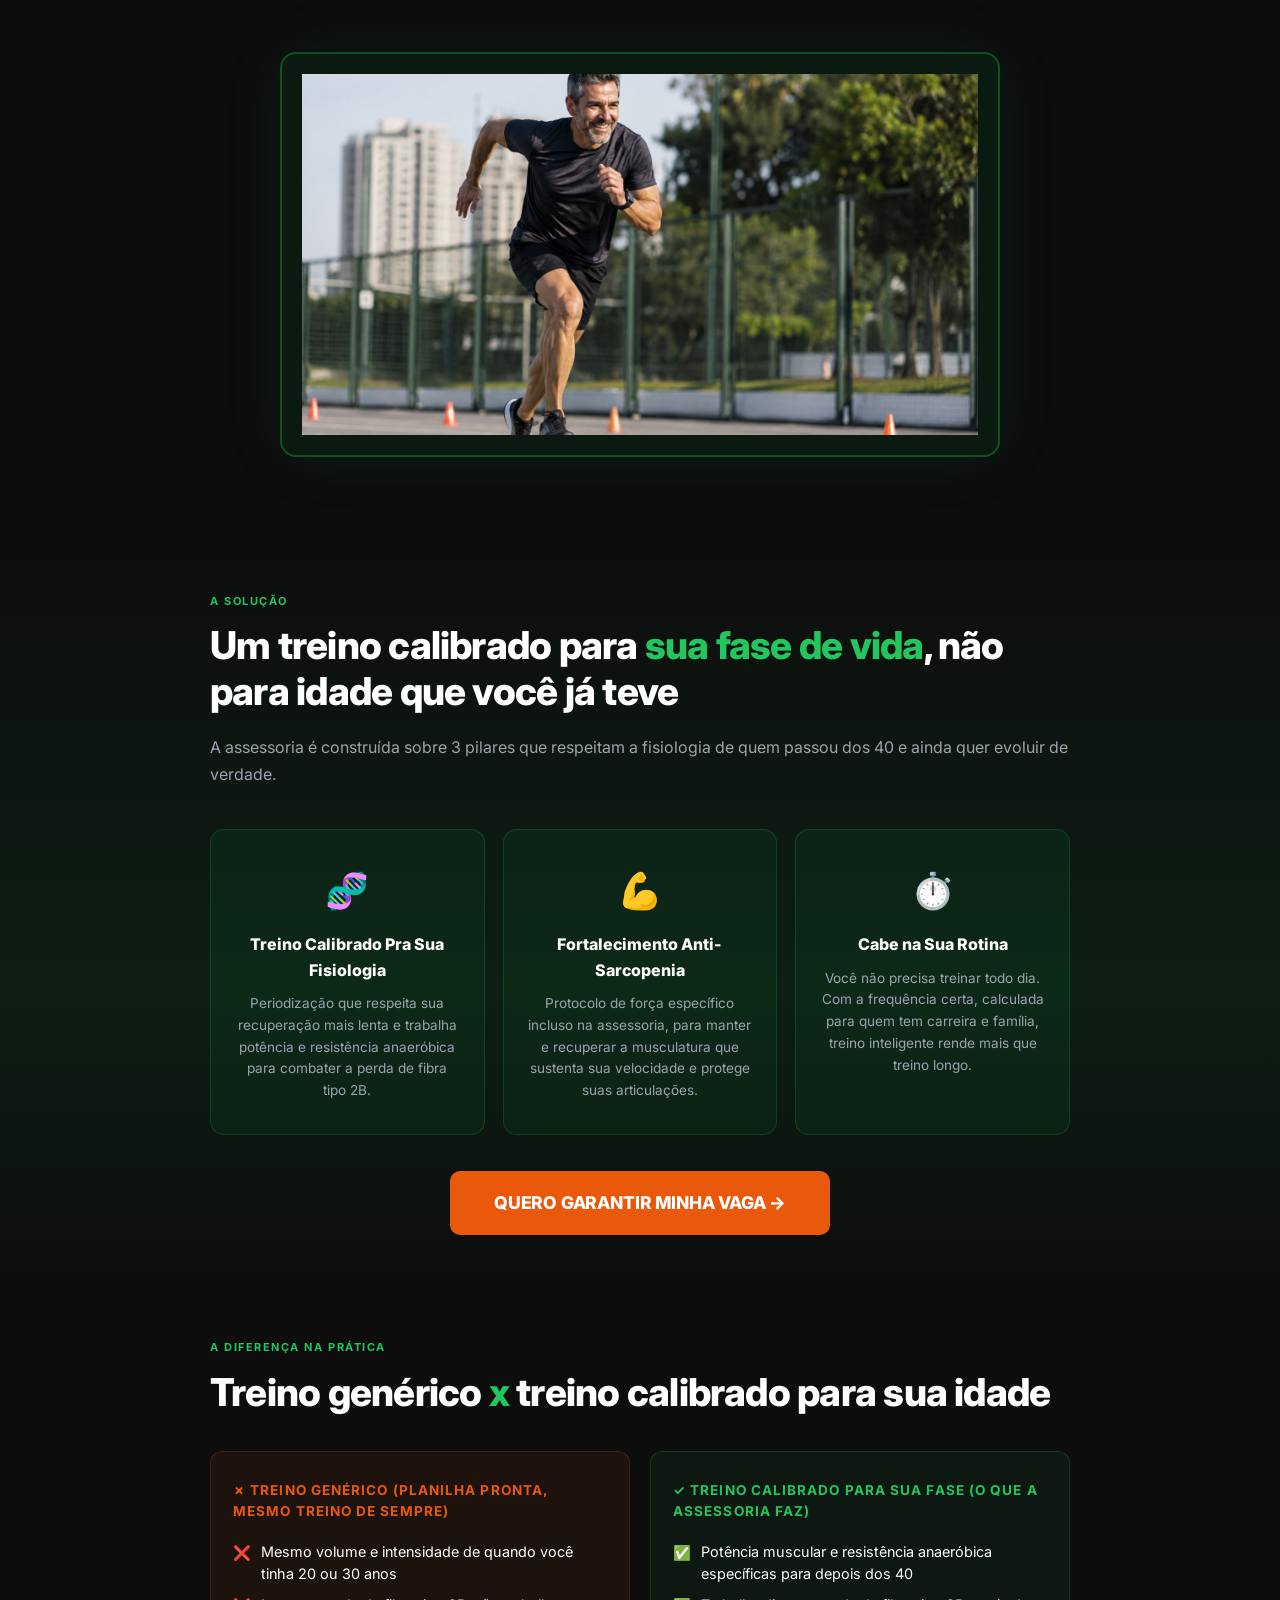
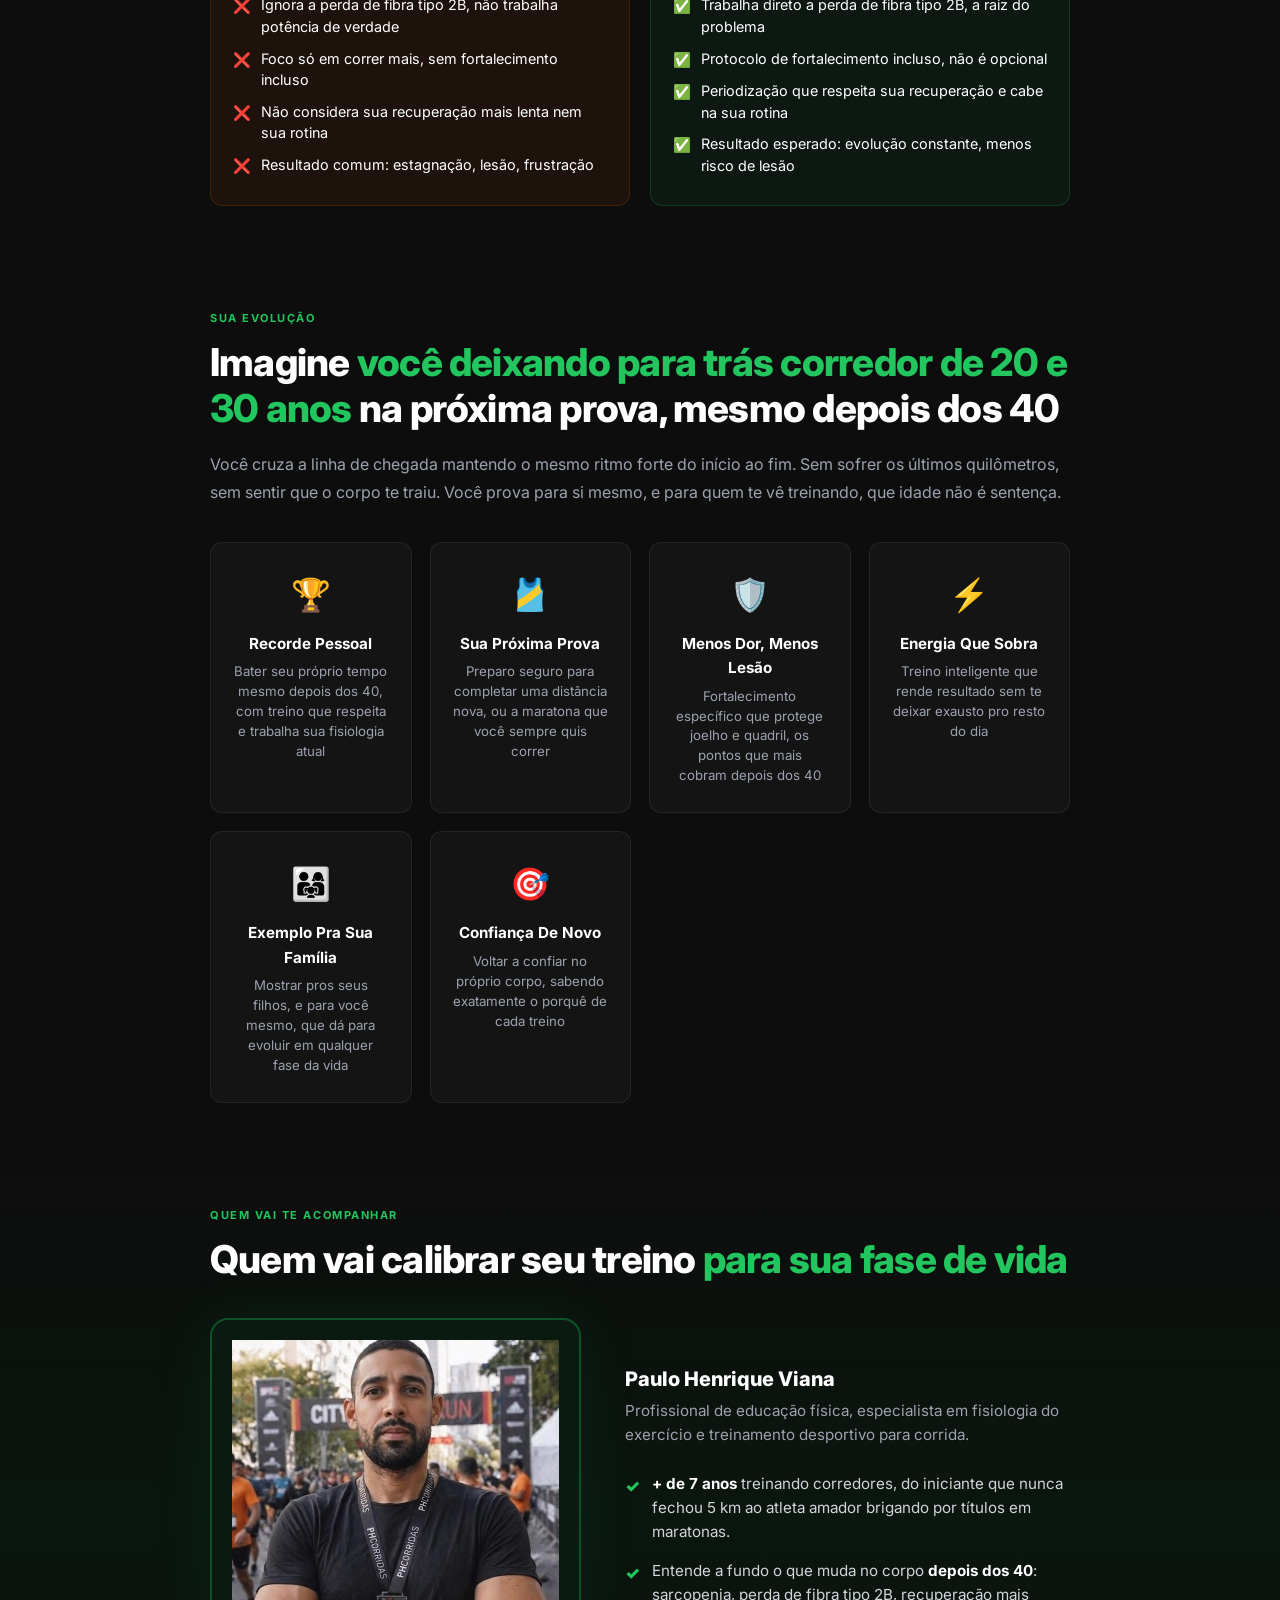
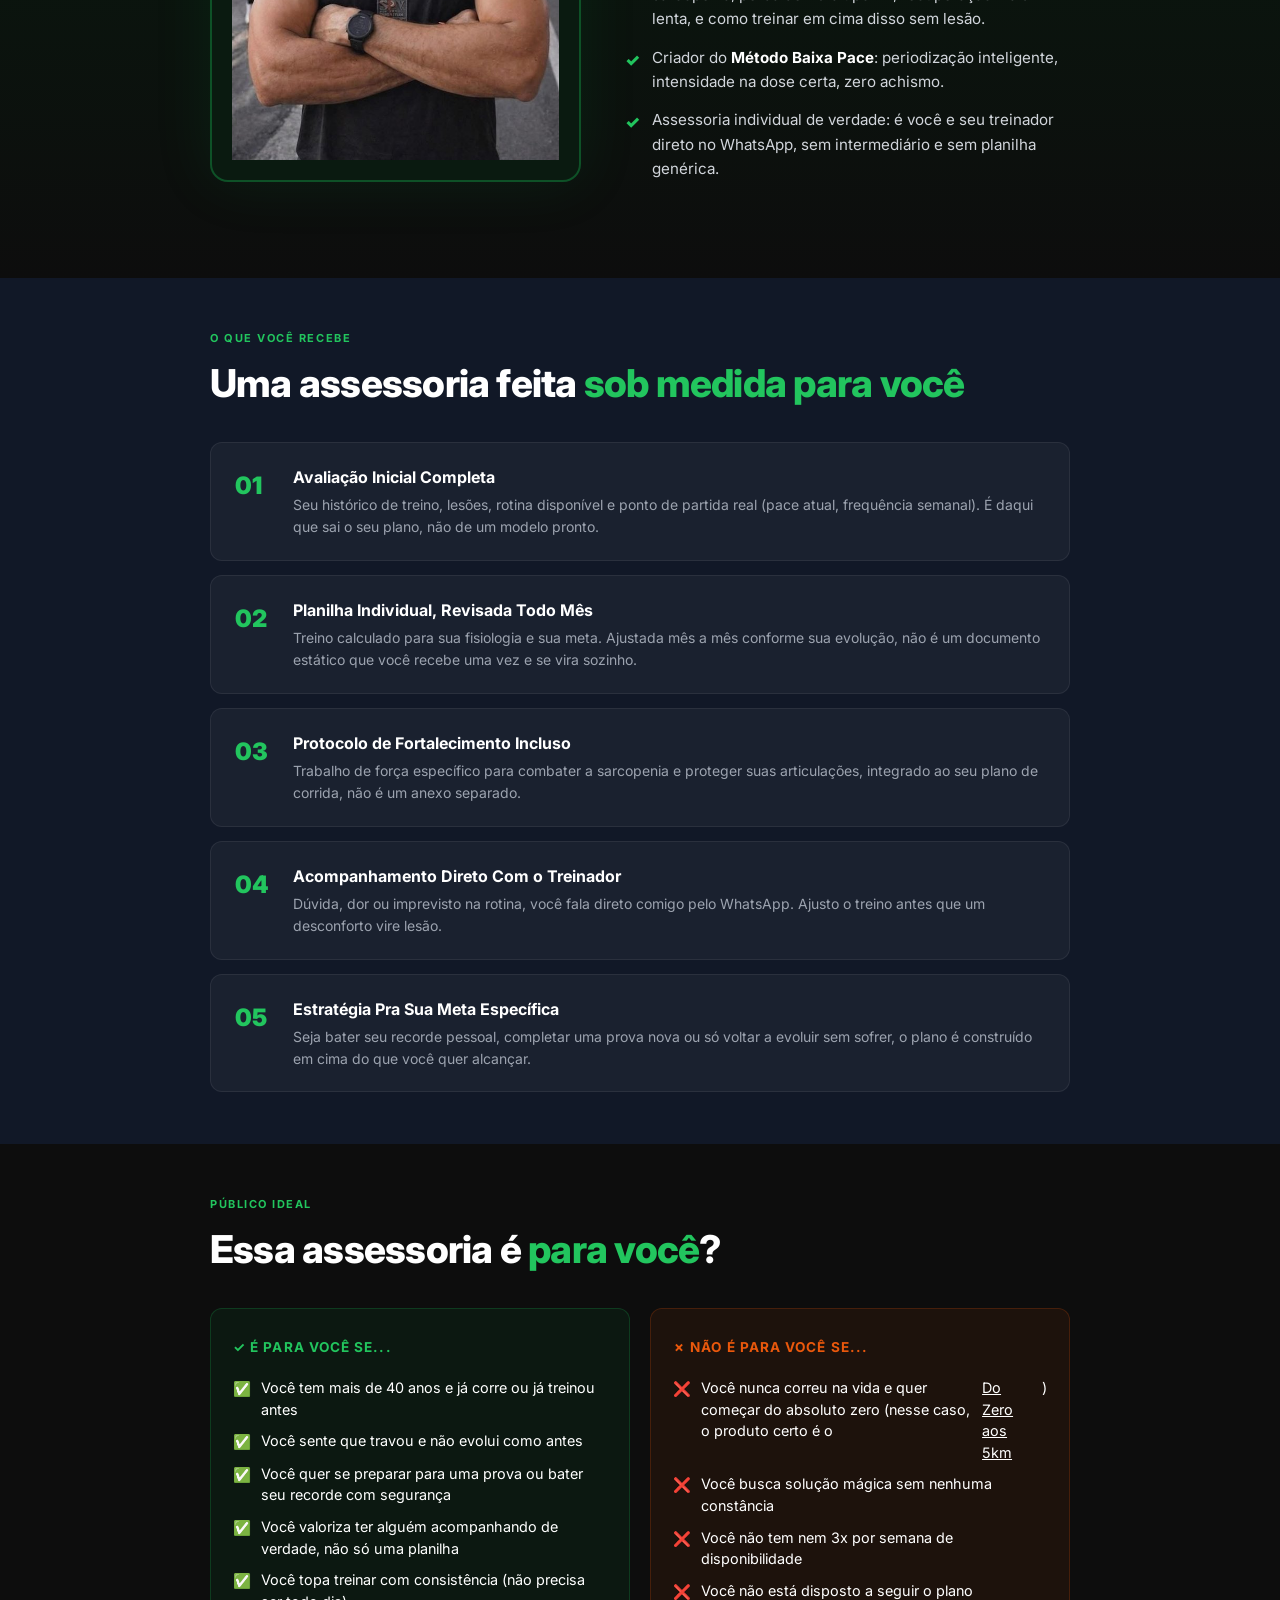
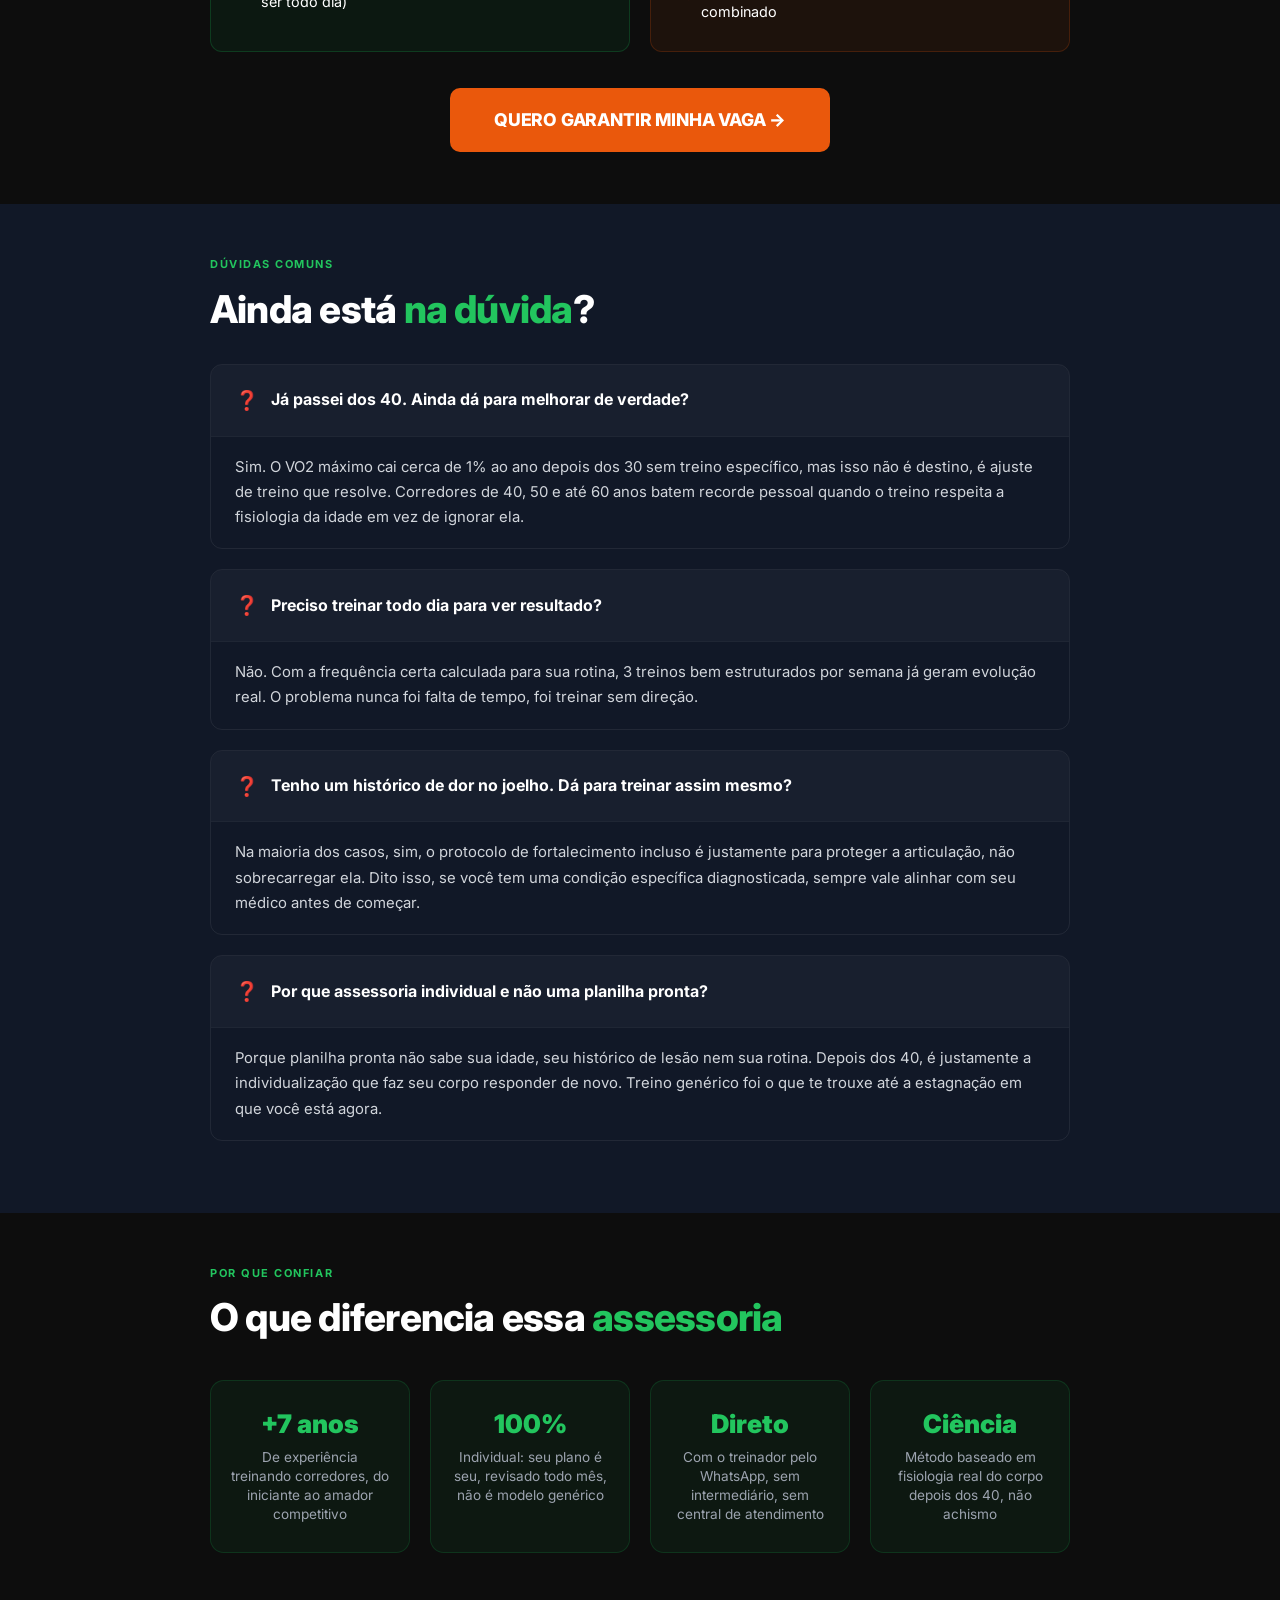
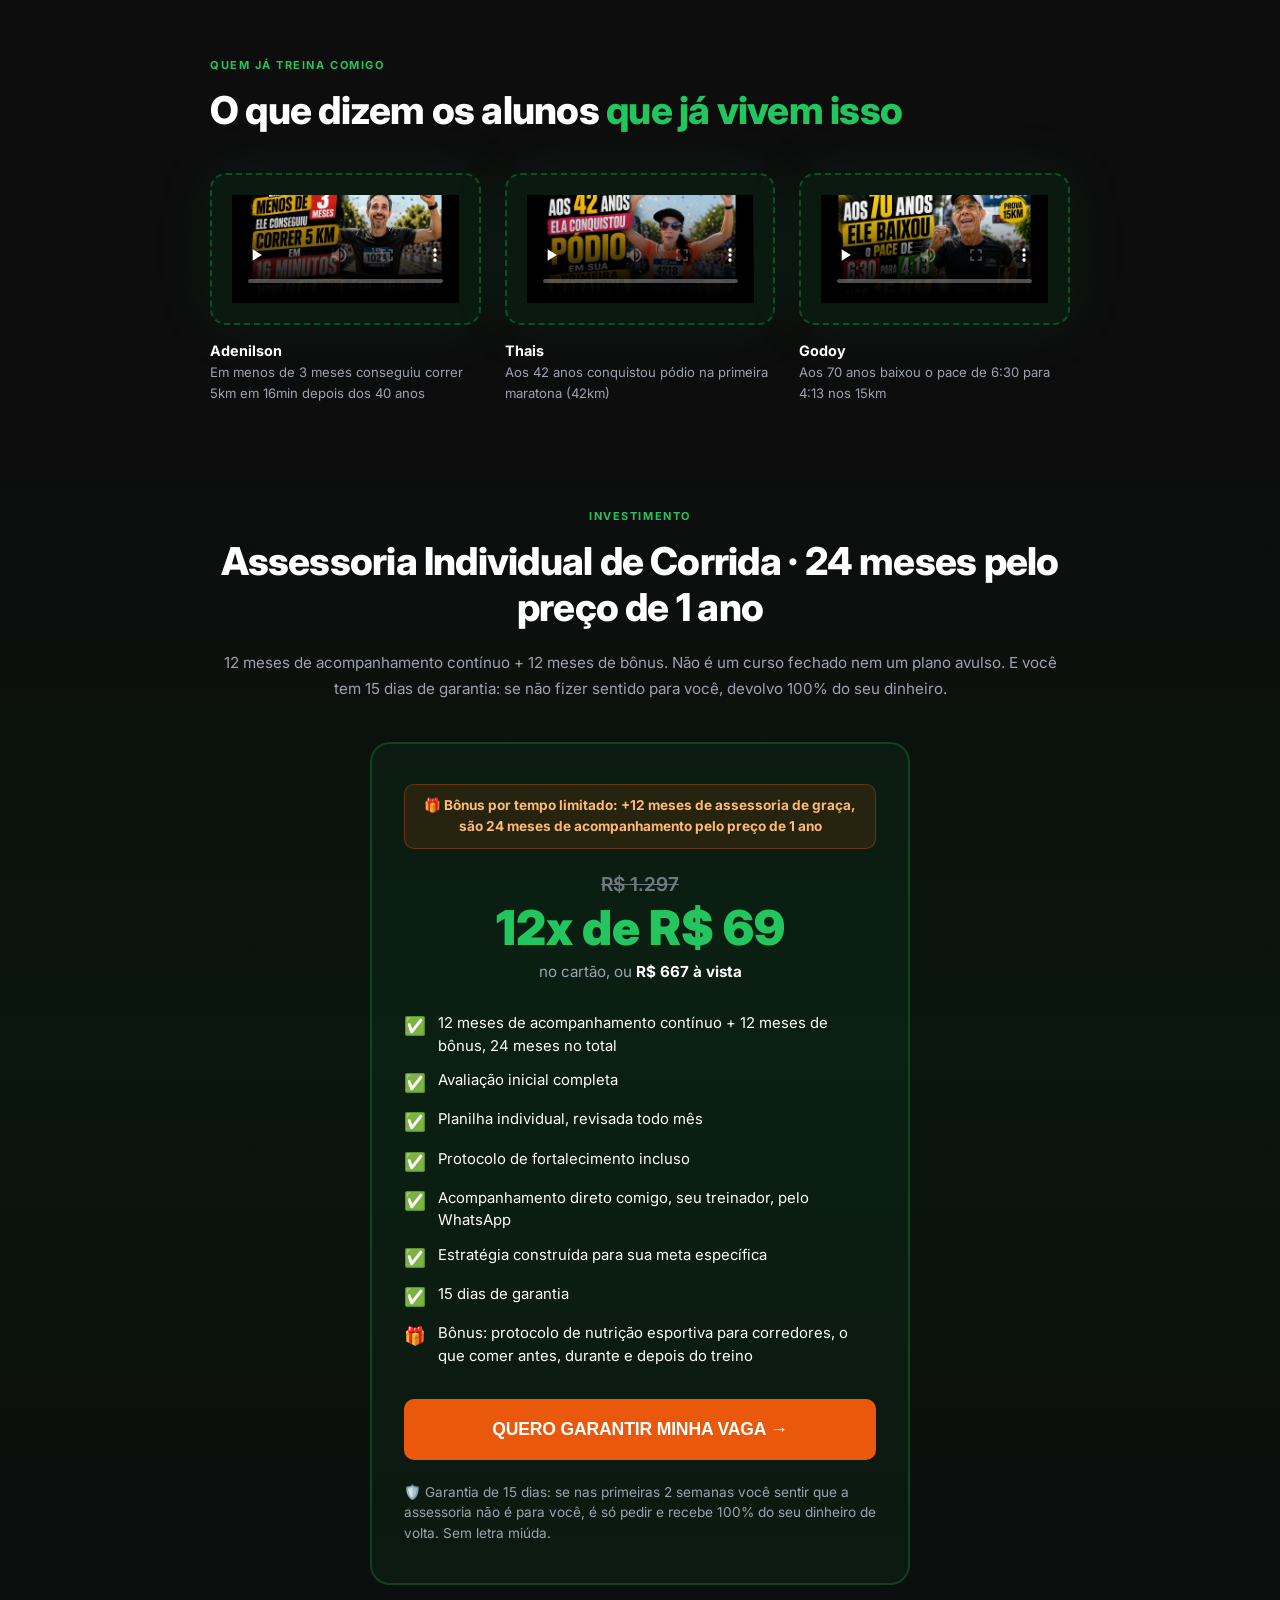
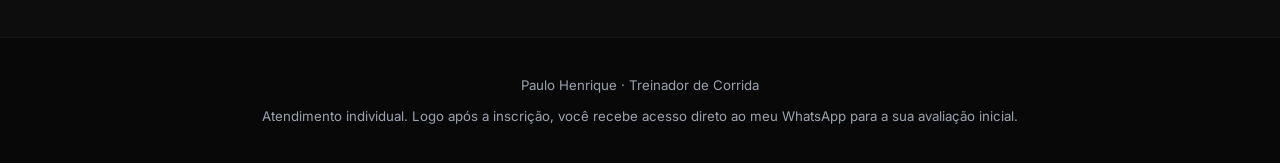
==== commit c64ded26: "Assessoria: oferta 24 meses, botao garantir vaga, metodo no topo, depoimento Arnaldo, checkout pre-p" ====
--- a/assessoria/index.html
+++ b/assessoria/index.html
@@ -209,6 +209,30 @@
       font-size: 0.9rem;
     }
 
+    .depo-topo {
+      display: flex;
+      align-items: center;
+      gap: 14px;
+      max-width: 460px;
+      margin: 20px auto 0;
+      padding: 12px 14px;
+      background: rgba(22, 163, 74, 0.08);
+      border: 1px solid rgba(34, 197, 94, 0.35);
+      border-radius: 14px;
+      text-align: left;
+    }
+    .depo-topo img {
+      width: 72px;
+      height: 72px;
+      border-radius: 50%;
+      object-fit: cover;
+      flex-shrink: 0;
+      border: 2px solid var(--verde-claro);
+    }
+    .depo-topo .depo-topo-texto { color: var(--branco); font-size: 0.95rem; line-height: 1.4; }
+    .depo-topo .depo-topo-texto strong { color: var(--verde-claro); }
+    .depo-topo a { color: var(--cinza-claro); font-size: 0.85rem; text-decoration: underline; }
+
     .hero-credencial {
       color: var(--cinza-claro);
       font-size: 0.85rem;
@@ -890,7 +914,7 @@
 
   <!-- ===== HERO ===== -->
   <section class="hero">
-    <div class="badge">Assessoria de Corrida Individual · 40+</div>
+    <div class="badge">Método Baixa Pace 40+ · Assessoria Individual</div>
 
     <p class="hero-credencial">+ de 1.200 alunos já treinados nesta assessoria</p>
 
@@ -914,9 +938,17 @@
       </video>
     </div>
 
-    <button type="button" data-open-modal class="cta-btn laranja">QUERO CONHECER A ASSESSORIA →</button>
+    <button type="button" data-open-modal class="cta-btn laranja">QUERO GARANTIR MINHA VAGA →</button>
 
     <p class="hero-meta">✓ Atendimento 100% individual &nbsp;·&nbsp; ✓ Direto com o treinador no WhatsApp &nbsp;·&nbsp; ✓ Sem planilha genérica</p>
+
+    <div class="depo-topo">
+      <img src="/assessoria/depoimento-topo.jpg" alt="Arnaldo, aluno da assessoria, no pódio" width="72" height="72" loading="lazy" />
+      <div>
+        <p class="depo-topo-texto"><strong>Arnaldo, 53 anos:</strong> de 26 minutos para 20:33 nos 5 km.</p>
+        <a href="#depoimentos">Ver depoimentos dos alunos</a>
+      </div>
+    </div>
   </section>
 
   <!-- ===== STORY: IDENTIFICAÇÃO ===== -->
@@ -1008,7 +1040,7 @@
       </div>
 
       <div style="text-align:center; margin-top: 36px;">
-        <a href="#oferta" class="cta-btn laranja">QUERO CONHECER A ASSESSORIA →</a>
+        <a href="#oferta" class="cta-btn laranja">QUERO GARANTIR MINHA VAGA →</a>
       </div>
     </div>
   </section>
@@ -1197,7 +1229,7 @@
       </div>
 
       <div style="text-align:center; margin-top: 36px;">
-        <a href="#oferta" class="cta-btn laranja">QUERO CONHECER A ASSESSORIA →</a>
+        <a href="#oferta" class="cta-btn laranja">QUERO GARANTIR MINHA VAGA →</a>
       </div>
     </div>
   </section>
@@ -1281,7 +1313,7 @@
   </section>
 
   <!-- ===== DEPOIMENTOS EM VIDEO ===== -->
-  <section class="depoimentos">
+  <section class="depoimentos" id="depoimentos">
     <div class="container">
       <p class="section-label">Quem já treina comigo</p>
       <h2>O que dizem os alunos <span>que já vivem isso</span></h2>
@@ -1340,29 +1372,29 @@
   <section class="oferta" id="oferta">
     <div class="container">
       <p class="section-label" style="text-align:center;">Investimento</p>
-      <h2 style="text-align:center;">Assessoria Individual de Corrida · 12 meses</h2>
-      <p style="text-align:center; color: var(--cinza-claro); font-size: 0.95rem; line-height: 1.7;">Acompanhamento contínuo por 12 meses, não é um curso fechado nem um plano avulso. E você tem 15 dias de garantia: se não fizer sentido para você, devolvo 100% do seu dinheiro.</p>
+      <h2 style="text-align:center;">Assessoria Individual de Corrida · 24 meses pelo preço de 1 ano</h2>
+      <p style="text-align:center; color: var(--cinza-claro); font-size: 0.95rem; line-height: 1.7;">12 meses de acompanhamento contínuo + 12 meses de bônus. Não é um curso fechado nem um plano avulso. E você tem 15 dias de garantia: se não fizer sentido para você, devolvo 100% do seu dinheiro.</p>
 
       <div class="oferta-box">
-        <p class="bonus-banner">🎁 Bônus por tempo limitado: +3 meses de assessoria de graça, são 15 meses de acompanhamento pelo preço de 12</p>
+        <p class="bonus-banner">🎁 Bônus por tempo limitado: +12 meses de assessoria de graça, são 24 meses de acompanhamento pelo preço de 1 ano</p>
 
         <div class="preco-riscado">R$ 1.297</div>
         <div class="preco">12x de R$ 69</div>
         <p class="preco-pix">no cartão, ou <strong>R$ 667 à vista</strong></p>
 
         <ul class="oferta-bonus">
-          <li><span class="b-check">✅</span> 12 meses de acompanhamento contínuo + 3 meses de bônus, 15 meses no total</li>
+          <li><span class="b-check">✅</span> 12 meses de acompanhamento contínuo + 12 meses de bônus, 24 meses no total</li>
           <li><span class="b-check">✅</span> Avaliação inicial completa</li>
           <li><span class="b-check">✅</span> Planilha individual, revisada todo mês</li>
           <li><span class="b-check">✅</span> Protocolo de fortalecimento incluso</li>
-          <li><span class="b-check">✅</span> Acompanhamento direto com o treinador no WhatsApp</li>
+          <li><span class="b-check">✅</span> Acompanhamento direto comigo, seu treinador, pelo WhatsApp</li>
           <li><span class="b-check">✅</span> Estratégia construída para sua meta específica</li>
           <li><span class="b-check">✅</span> 15 dias de garantia</li>
           <li><span class="b-check">🎁</span> Bônus: protocolo de nutrição esportiva para corredores, o que comer antes, durante e depois do treino</li>
         </ul>
 
         <button type="button" data-open-modal class="cta-btn laranja" style="display:block; width:100%; font-size: 1.1rem; padding: 20px 32px;">
-          QUERO CONHECER A ASSESSORIA →
+          QUERO GARANTIR MINHA VAGA →
         </button>
 
         <p class="garantia">🛡️ Garantia de 15 dias: se nas primeiras 2 semanas você sentir que a assessoria não é para você, é só pedir e recebe 100% do seu dinheiro de volta. Sem letra miúda.</p>
@@ -1480,6 +1512,7 @@
         else if (v.length > 2) v = v.replace(/^(\d{2})(\d{0,5}).*/, '($1) $2');
         else if (v.length > 0) v = v.replace(/^(\d{0,2}).*/, '($1');
         e.target.value = v;
+        e.target.setCustomValidity('');
       });
 
       // Le um cookie pelo nome (para _fbp / _fbc, melhora o match na Meta).
@@ -1502,6 +1535,15 @@
         };
         if (!payload.nome || !payload.email || !payload.telefone) return;
 
+        // Telefone precisa ter DDD + 8 ou 9 digitos (celular com 9 na frente).
+        const telDigitos = payload.telefone.replace(/\D/g, '');
+        const telValido = /^[1-9][1-9]\d{8}$/.test(telDigitos) || /^[1-9][1-9]9\d{8}$/.test(telDigitos);
+        if (!telValido) {
+          form.telefone.setCustomValidity('Confira seu WhatsApp: coloque o DDD e o número completo.');
+          form.telefone.reportValidity();
+          return;
+        }
+
         // Pixel do navegador: Lead com o MESMO event_id do server-side, para Meta deduplicar.
         if (window.fbq) {
           fbq('track', 'Lead',
@@ -1529,7 +1571,12 @@
 
         // Vai direto pro checkout, sem tela intermediaria. 1s de espera para o Lead
         // (pixel, /api/lead e planilha) sair antes da troca de pagina.
-        const checkoutUrl = 'https://pay.hotmart.com/F11050799H?checkoutMode=10&split=12&hideTrial=1';
+        // Dados ja preenchidos no checkout (parametros oficiais da Hotmart), pra pessoa nao digitar de novo.
+        const checkoutUrl = 'https://pay.hotmart.com/F11050799H?checkoutMode=10&split=12&hideTrial=1'
+          + '&name=' + encodeURIComponent(payload.nome)
+          + '&email=' + encodeURIComponent(payload.email)
+          + '&phoneac=' + telDigitos.slice(0, 2)
+          + '&phonenumber=' + telDigitos.slice(2);
         const submitBtn = form.querySelector('button[type="submit"]');
         const submitTxt = submitBtn.textContent;
         submitBtn.disabled = true;
